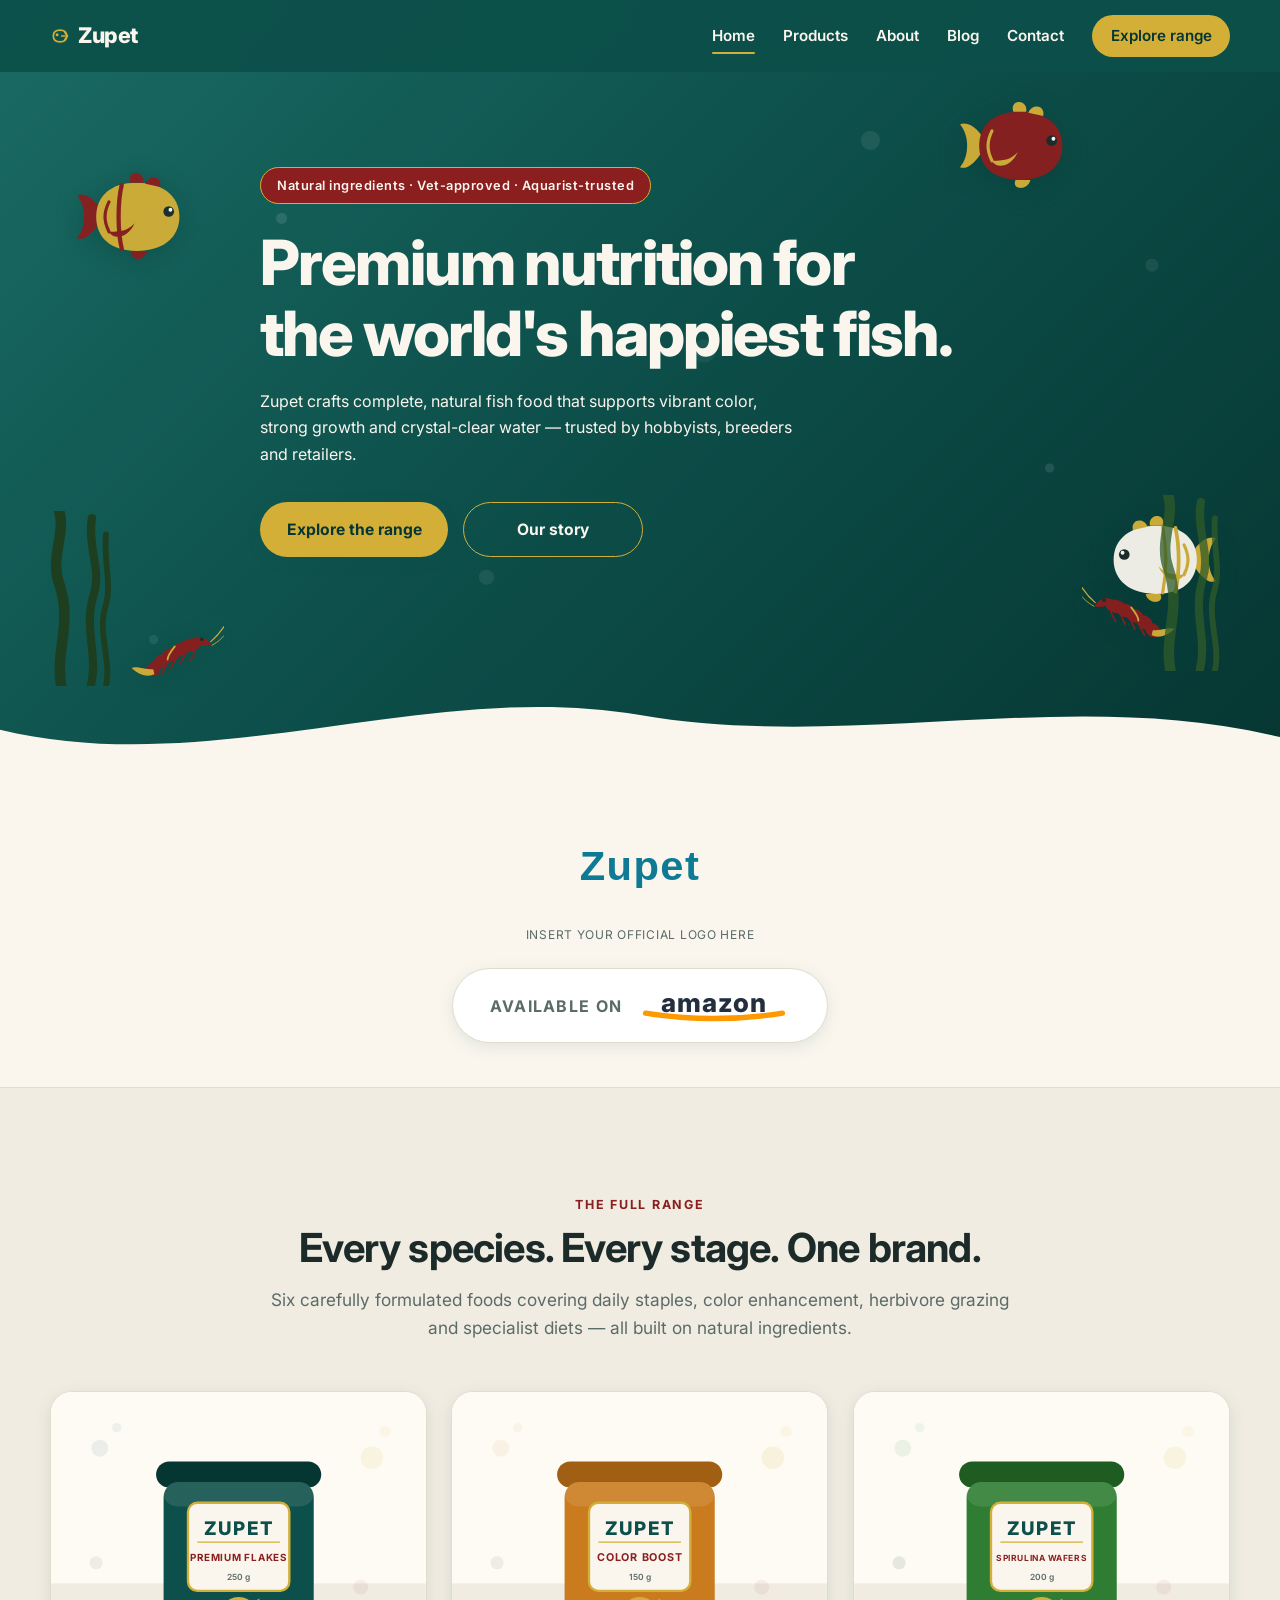
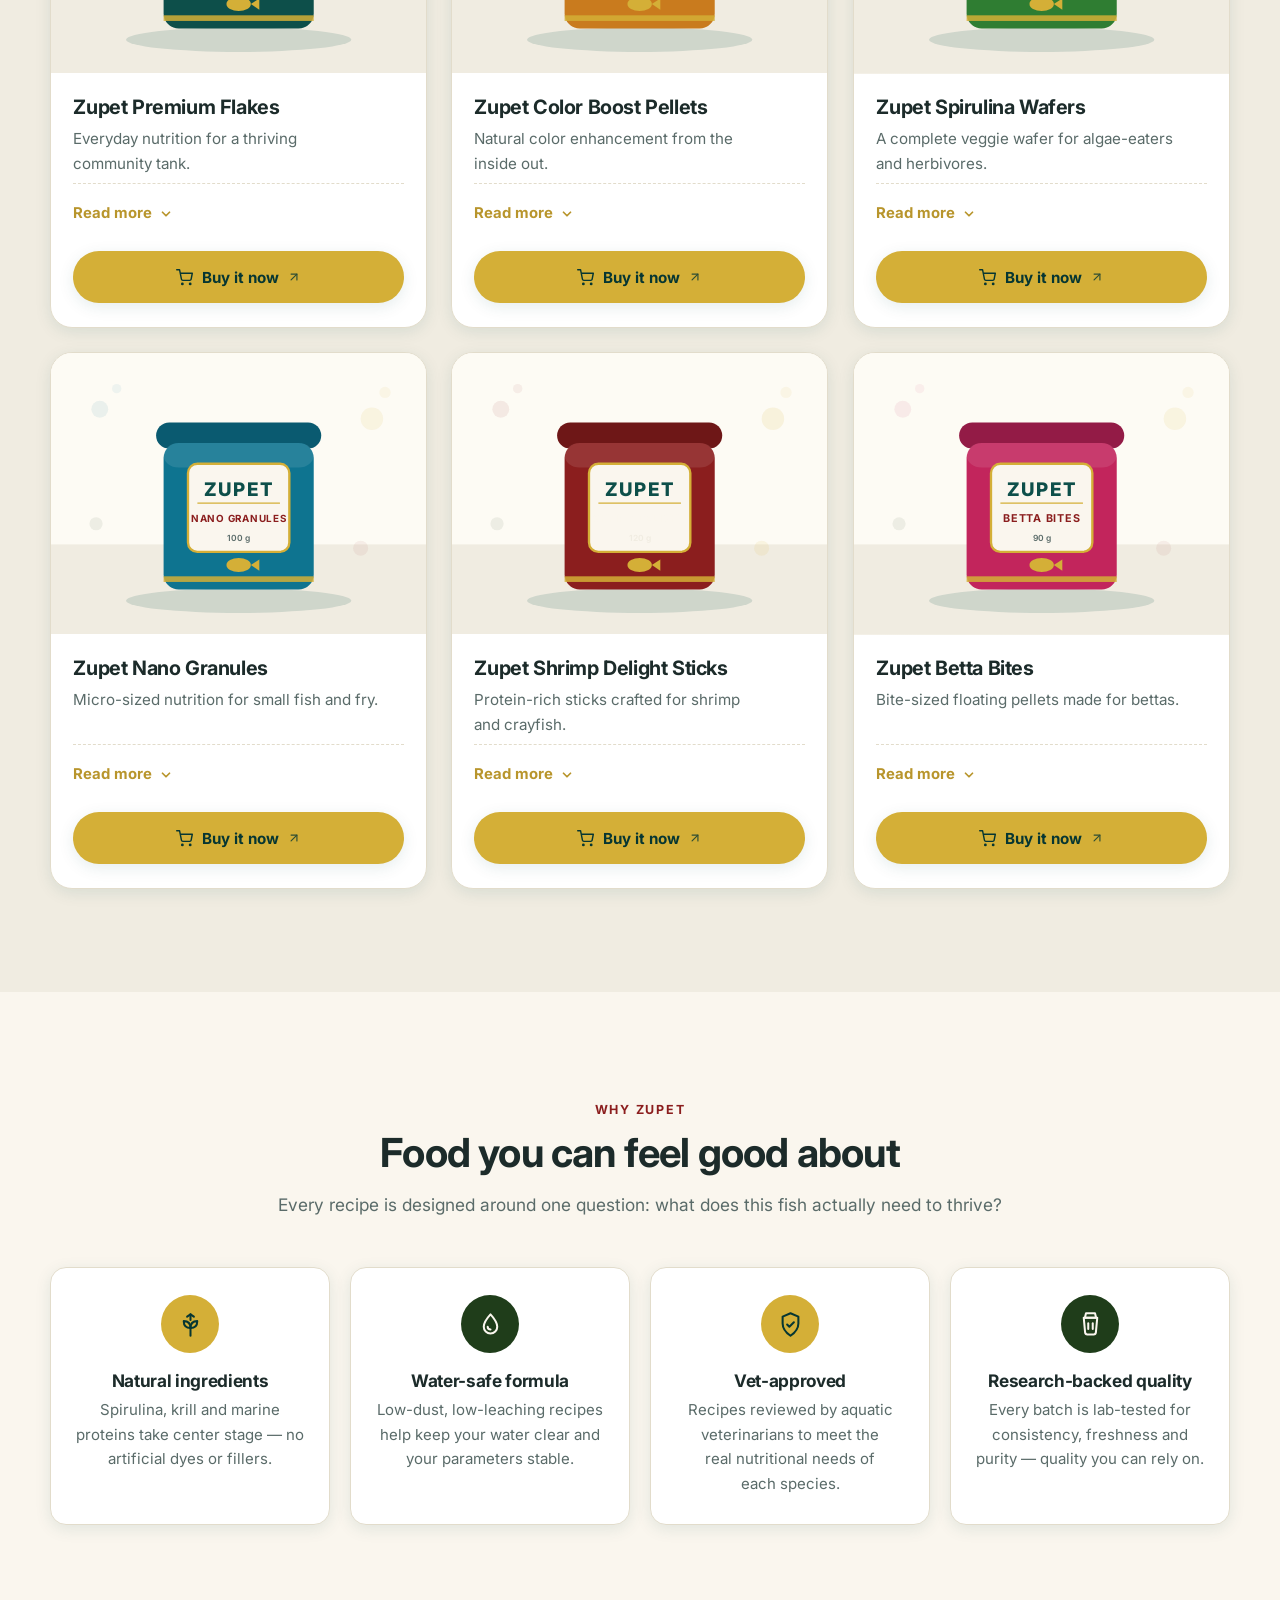
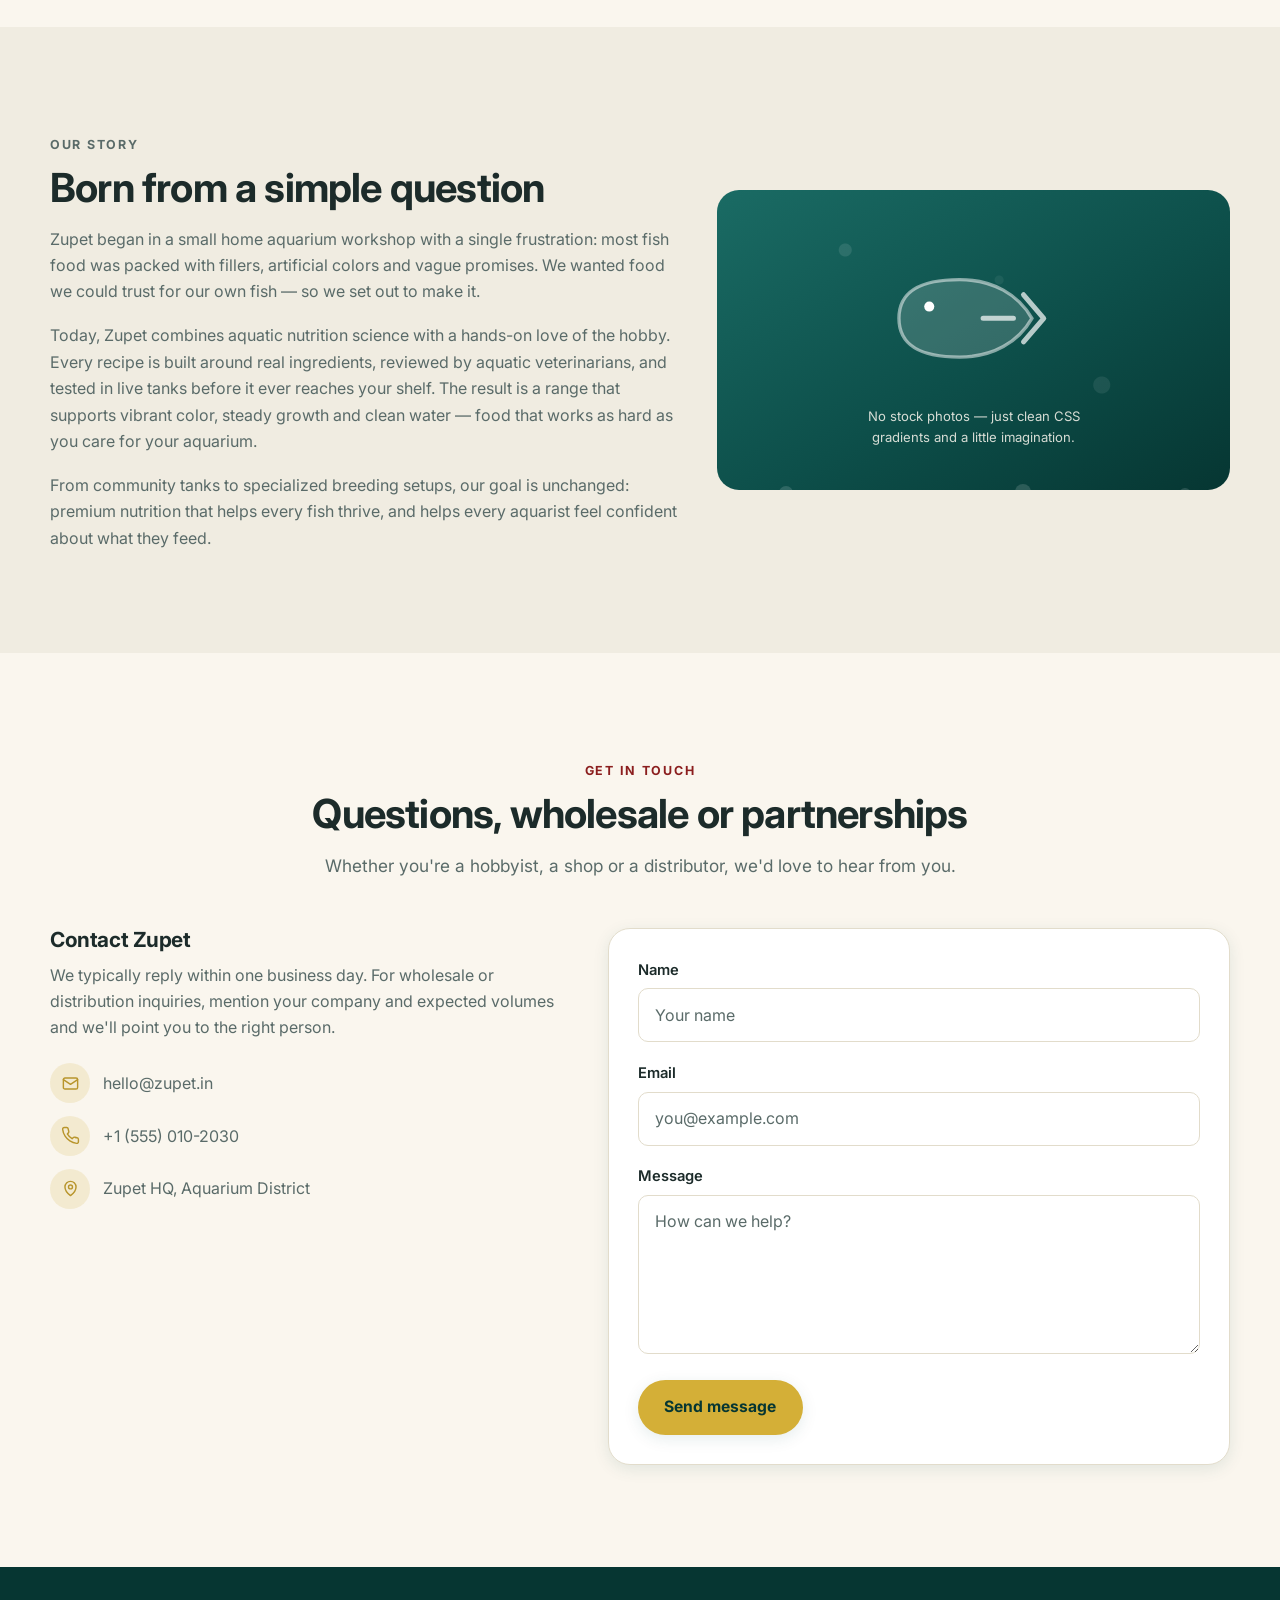
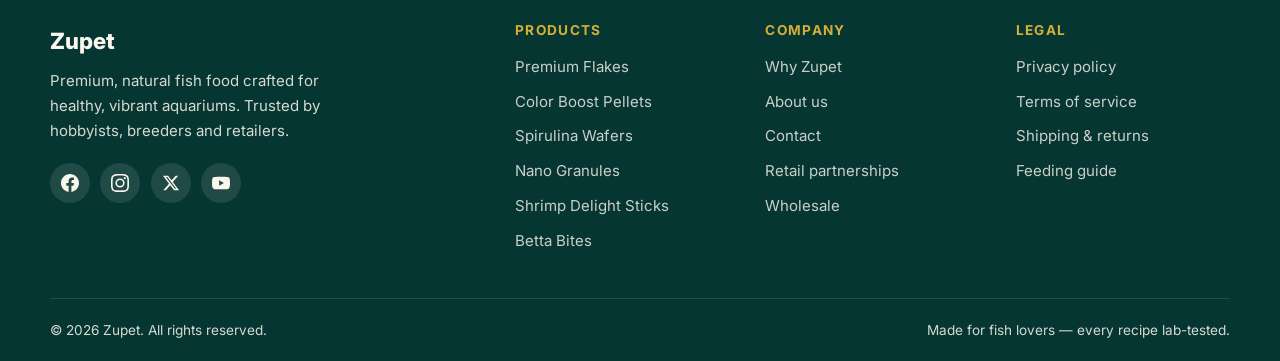
==== index.html @ 7e20c03a "edit" ====
<!DOCTYPE html>
<html lang="en">
<head>
  <meta charset="UTF-8" />
  <meta name="viewport" content="width=device-width, initial-scale=1.0" />

  <!-- ============================================================
       PRIMARY SEO META
       ============================================================ -->
  <title>Zupet | Premium Fish Food for Healthy, Vibrant Aquariums</title>
  <meta name="description" content="Zupet crafts premium, natural fish food for healthy, vibrant aquariums. Explore our complete range of flakes, pellets, wafers, granules and sticks — trusted by hobbyists, breeders and retailers." />
  <meta name="author" content="Zupet" />
  <meta name="robots" content="index, follow" />
  <!-- Replace with your real canonical URL once published -->
  <link rel="canonical" href="https://zupet.in/" />

  <!-- ============================================================
       FAVICON (inline SVG placeholder — replace with your own icon)
       ============================================================ -->
  <link rel="icon" type="image/svg+xml" href="data:image/svg+xml,%3Csvg xmlns='http://www.w3.org/2000/svg' viewBox='0 0 64 64'%3E%3Crect width='64' height='64' rx='14' fill='%230e7a94'/%3E%3Ctext x='32' y='44' font-family='Arial,sans-serif' font-size='36' font-weight='700' fill='white' text-anchor='middle'%3EZ%3C/text%3E%3C/svg%3E" />

  <!-- ============================================================
       OPEN GRAPH / SOCIAL SHARING
       Replace og:url and og:image with your real values.
       ============================================================ -->
  <meta property="og:type" content="website" />
  <meta property="og:site_name" content="Zupet" />
  <meta property="og:title" content="Zupet | Premium Fish Food for Healthy, Vibrant Aquariums" />
  <meta property="og:description" content="Premium, natural fish food crafted for thriving aquariums. Flakes, pellets, wafers, granules and sticks for every species." />
  <meta property="og:url" content="https://zupet.in/" />
  <meta property="og:image" content="https://zupet.in/img/og-cover.png" />
  <meta name="twitter:card" content="summary_large_image" />
  <meta name="twitter:title" content="Zupet | Premium Fish Food" />
  <meta name="twitter:description" content="Premium, natural fish food crafted for thriving aquariums." />
  <meta name="twitter:image" content="https://zupet.in/img/og-cover.png" />
  <meta name="theme-color" content="#0e7a94" />

  <!-- ============================================================
       FONTS — single Google Font import (fast)
       ============================================================ -->
  <link rel="preconnect" href="https://fonts.googleapis.com" />
  <link rel="preconnect" href="https://fonts.gstatic.com" crossorigin />
  <link href="https://fonts.googleapis.com/css2?family=Inter:wght@400;500;600;700;800&display=swap" rel="stylesheet" />

  <link rel="stylesheet" href="style.css" />

  <!-- ============================================================
       STRUCTURED DATA — JSON-LD (schema.org)
       Organization + WebSite + one Product entry per product.
       NOTE: update prices, images and URLs before publishing.
       ============================================================ -->
  <script type="application/ld+json">
  {
    "@context": "https://schema.org",
    "@graph": [
      {
        "@type": "Organization",
        "@id": "https://zupet.in/#org",
        "name": "Zupet",
        "url": "https://zupet.in/",
        "logo": "https://zupet.in/img/logo.svg",
        "description": "Zupet crafts premium, natural fish food products trusted by aquarium hobbyists, breeders and retailers.",
        "sameAs": []
      },
      {
        "@type": "WebSite",
        "@id": "https://zupet.in/#website",
        "url": "https://zupet.in/",
        "name": "Zupet",
        "publisher": { "@id": "https://zupet.in/#org" }
      },
      {
        "@type": "Product",
        "@id": "https://zupet.in/#product-premium-flakes",
        "name": "Zupet Premium Flakes",
        "image": "https://zupet.in/img/zupet-premium-flakes.jpg",
        "description": "Complete daily staple flakes for tropical community aquariums, with marine proteins, omega fatty acids and stabilized vitamin C.",
        "brand": { "@type": "Brand", "name": "Zupet" },
        "category": "Fish Food",
        "sku": "ZPT-FLAKES-250",
        "offers": {
          "@type": "Offer",
          "url": "https://zupet.in/#product-premium-flakes",
          "priceCurrency": "USD",
          "price": "0.00",
          "availability": "https://schema.org/InStock",
          "seller": { "@type": "Organization", "name": "Zupet" }
        }
      },
      {
        "@type": "Product",
        "@id": "https://zupet.in/#product-color-boost",
        "name": "Zupet Color Boost Pellets",
        "image": "https://zupet.in/img/zupet-color-boost-pellets.jpg",
        "description": "Slow-sinking color-enhancing pellets powered by natural carotenoids from spirulina, astaxanthin and Antarctic krill.",
        "brand": { "@type": "Brand", "name": "Zupet" },
        "category": "Fish Food",
        "sku": "ZPT-COLOR-150",
        "offers": {
          "@type": "Offer",
          "url": "https://zupet.in/#product-color-boost",
          "priceCurrency": "USD",
          "price": "0.00",
          "availability": "https://schema.org/InStock",
          "seller": { "@type": "Organization", "name": "Zupet" }
        }
      },
      {
        "@type": "Product",
        "@id": "https://zupet.in/#product-spirulina-wafers",
        "name": "Zupet Spirulina Wafers",
        "image": "https://zupet.in/img/zupet-spirulina-wafers.jpg",
        "description": "Fast-sinking plant-based wafers with over 30% spirulina for plecos, catfish, shrimp and other herbivorous species.",
        "brand": { "@type": "Brand", "name": "Zupet" },
        "category": "Fish Food",
        "sku": "ZPT-SPIR-200",
        "offers": {
          "@type": "Offer",
          "url": "https://zupet.in/#product-spirulina-wafers",
          "priceCurrency": "USD",
          "price": "0.00",
          "availability": "https://schema.org/InStock",
          "seller": { "@type": "Organization", "name": "Zupet" }
        }
      },
      {
        "@type": "Product",
        "@id": "https://zupet.in/#product-nano-granules",
        "name": "Zupet Nano Granules",
        "image": "https://zupet.in/img/zupet-nano-granules.jpg",
        "description": "Micro-sized 0.5mm granules delivering high-protein nutrition for nano fish, fry and small aquarium residents.",
        "brand": { "@type": "Brand", "name": "Zupet" },
        "category": "Fish Food",
        "sku": "ZPT-NANO-100",
        "offers": {
          "@type": "Offer",
          "url": "https://zupet.in/#product-nano-granules",
          "priceCurrency": "USD",
          "price": "0.00",
          "availability": "https://schema.org/InStock",
          "seller": { "@type": "Organization", "name": "Zupet" }
        }
      },
      {
        "@type": "Product",
        "@id": "https://zupet.in/#product-shrimp-delight",
        "name": "Zupet Shrimp Delight Sticks",
        "image": "https://zupet.in/img/zupet-shrimp-delight-sticks.jpg",
        "description": "Protein-rich, calcium-fortified sinking sticks crafted for ornamental shrimp, crayfish and snails.",
        "brand": { "@type": "Brand", "name": "Zupet" },
        "category": "Fish Food",
        "sku": "ZPT-SHRIMP-120",
        "offers": {
          "@type": "Offer",
          "url": "https://zupet.in/#product-shrimp-delight",
          "priceCurrency": "USD",
          "price": "0.00",
          "availability": "https://schema.org/InStock",
          "seller": { "@type": "Organization", "name": "Zupet" }
        }
      },
      {
        "@type": "Product",
        "@id": "https://zupet.in/#product-betta-bites",
        "name": "Zupet Betta Bites",
        "image": "https://zupet.in/img/zupet-betta-bites.jpg",
        "description": "Single-bite floating pellets with a high-protein, insect-based formula made for Betta splendens and other labyrinth fish.",
        "brand": { "@type": "Brand", "name": "Zupet" },
        "category": "Fish Food",
        "sku": "ZPT-BETTA-90",
        "offers": {
          "@type": "Offer",
          "url": "https://zupet.in/#product-betta-bites",
          "priceCurrency": "USD",
          "price": "0.00",
          "availability": "https://schema.org/InStock",
          "seller": { "@type": "Organization", "name": "Zupet" }
        }
      }
    ]
  }
  </script>
</head>

<body>

  <!-- ============================================================
       HEADER / STICKY NAVIGATION
       ============================================================ -->
  <header class="site-header" id="top">
    <nav class="nav container" aria-label="Main navigation">

      <!-- NAV LOGO — replace with your logo file -->
      <a href="#home" class="nav-logo" aria-label="Zupet — back to top">
        <!--
          LOGO PLACEHOLDER (header):
          Uncomment the line below and point src to your logo file,
          e.g. src="img/logo.svg" (recommended: 240x80px, transparent).
          <img src="img/logo.svg" alt="Zupet logo" />
        -->
        <span class="nav-logo-mark" aria-hidden="true">
          <svg viewBox="0 0 24 24" width="20" height="20" fill="none" stroke="currentColor" stroke-width="2" stroke-linecap="round" stroke-linejoin="round"><path d="M4 12c0-5 3-7 8-7s8 2 8 7-3 7-8 7-8-2-8-7z"/><path d="M14 12h4M18 8l3 4-3 4"/><circle cx="8.5" cy="10.5" r="0.8" fill="currentColor"/></svg>
        </span>
        <span class="nav-logo-text">Zupet</span>
      </a>

      <!-- Hamburger toggle (mobile only) -->
      <button class="nav-toggle" id="nav-toggle" type="button" aria-label="Toggle menu" aria-expanded="false" aria-controls="nav-links">
        <span class="nav-toggle-bar"></span>
        <span class="nav-toggle-bar"></span>
        <span class="nav-toggle-bar"></span>
      </button>

      <!-- Nav links -->
      <ul class="nav-links" id="nav-links">
        <li><a href="#home" class="nav-link active">Home</a></li>
        <li><a href="#products" class="nav-link">Products</a></li>
        <li><a href="#about" class="nav-link">About</a></li>
        <li><a href="blog.html" class="nav-link">Blog</a></li>
        <li><a href="#contact" class="nav-link">Contact</a></li>
        <li class="nav-cta-wrap"><a href="#products" class="nav-cta">Explore range</a></li>
      </ul>
    </nav>
  </header>

  <main>

    <!-- ============================================================
         HERO SECTION (id="home")
         Pure CSS ocean/aquarium gradient + subtle bubble pattern.
         No stock photos required.
         ============================================================ -->
    <section class="hero" id="home">
      <div class="container hero-inner">
        <span class="hero-badge">Natural ingredients &middot; Vet-approved &middot; Aquarist-trusted</span>
        <h1 class="hero-title">Premium nutrition for the world's happiest fish.</h1>
        <p class="hero-tagline">
          Zupet crafts complete, natural fish food that supports vibrant color, strong growth
          and crystal-clear water — trusted by hobbyists, breeders and retailers.
        </p>
        <div class="hero-cta">
          <a href="#products" class="btn btn-primary">Explore the range</a>
          <a href="#about" class="btn btn-ghost">Our story</a>
        </div>
      </div>

      <!-- ============================================================
           DECORATIVE AQUARIUM SCENE
           Pure inline SVG/CSS — no image files required. Floating fish,
           shrimp, seaweed and bubbles sit behind the centered copy.
           Colors are theme-driven via CSS custom properties.
           ============================================================ -->
      <div class="hero-scene" aria-hidden="true">

        <!-- Rising bubbles -->
        <span class="scene-bubble" style="--x: 16%; --s: 16px; --dur: 8s;  --delay: 0s;"></span>
        <span class="scene-bubble" style="--x: 84%; --s: 12px; --dur: 10s; --delay: 2s;"></span>
        <span class="scene-bubble" style="--x: 48%; --s: 9px;  --dur: 7s;  --delay: 4s;"></span>
        <span class="scene-bubble" style="--x: 8%;  --s: 7px;  --dur: 9s;  --delay: 6s;"></span>
        <span class="scene-bubble" style="--x: 92%; --s: 10px; --dur: 11s; --delay: 1.5s;"></span>
        <span class="scene-bubble" style="--x: 32%; --s: 6px;  --dur: 8.5s;--delay: 3s;"></span>

        <!-- Gold tropical fish (upper left) -->
        <div class="hero-fish hero-fish--gold" style="--top: 22%; --left: 6%; --dur: 11s; --delay: -2s;">
          <svg viewBox="0 0 120 84" fill="none" xmlns="http://www.w3.org/2000/svg">
            <path d="M24 40 C20 28 8 18 0 22 C9 32 9 52 0 62 C8 66 20 52 24 40 Z" fill="var(--accent)"/>
            <path d="M96 42 C96 22 80 10 56 10 C32 10 18 22 18 42 C18 62 32 74 56 74 C80 74 96 62 96 42 Z" fill="var(--body)"/>
            <path d="M50 10 C46 -2 64 -2 62 10 Z" fill="var(--accent)"/>
            <path d="M64 11 C68 2 80 4 78 14 Z" fill="var(--accent)"/>
            <path d="M52 74 C48 84 64 84 66 74 Z" fill="var(--accent)"/>
            <path d="M54 48 C48 62 34 64 30 56 C44 56 48 54 54 48 Z" fill="var(--accent)"/>
            <path d="M30 28 C25 38 25 46 30 56" stroke="var(--accent)" stroke-width="3" stroke-linecap="round"/>
            <path d="M42 12 C38 28 38 56 42 72" stroke="var(--accent)" stroke-width="4" stroke-linecap="round"/>
            <circle cx="86" cy="37" r="5" fill="#1c2b2a"/>
            <circle cx="87.6" cy="35.4" r="1.8" fill="#ffffff"/>
          </svg>
        </div>

        <!-- Cream tropical fish (lower right, mirrored) -->
        <div class="hero-fish hero-fish--cream" style="--top: 66%; --right: 5%; --dur: 13s; --delay: -5s;">
          <svg viewBox="0 0 120 84" fill="none" xmlns="http://www.w3.org/2000/svg">
            <path d="M24 40 C20 28 8 18 0 22 C9 32 9 52 0 62 C8 66 20 52 24 40 Z" fill="var(--accent)"/>
            <path d="M96 42 C96 22 80 10 56 10 C32 10 18 22 18 42 C18 62 32 74 56 74 C80 74 96 62 96 42 Z" fill="var(--body)"/>
            <path d="M50 10 C46 -2 64 -2 62 10 Z" fill="var(--accent)"/>
            <path d="M64 11 C68 2 80 4 78 14 Z" fill="var(--accent)"/>
            <path d="M52 74 C48 84 64 84 66 74 Z" fill="var(--accent)"/>
            <path d="M54 48 C48 62 34 64 30 56 C44 56 48 54 54 48 Z" fill="var(--accent)"/>
            <path d="M30 28 C25 38 25 46 30 56" stroke="var(--accent)" stroke-width="3" stroke-linecap="round"/>
            <path d="M38 12 C34 30 34 54 38 72" stroke="var(--accent)" stroke-width="3.5" stroke-linecap="round"/>
            <path d="M50 11 C46 32 46 52 50 73" stroke="var(--accent)" stroke-width="3" stroke-linecap="round"/>
            <circle cx="86" cy="37" r="5" fill="#1c2b2a"/>
            <circle cx="87.6" cy="35.4" r="1.8" fill="#ffffff"/>
          </svg>
        </div>

        <!-- Maroon tropical fish (upper right) -->
        <div class="hero-fish hero-fish--maroon" style="--top: 13%; --right: 15%; --dur: 9s; --delay: -1s;">
          <svg viewBox="0 0 120 84" fill="none" xmlns="http://www.w3.org/2000/svg">
            <path d="M24 40 C20 28 8 18 0 22 C9 32 9 52 0 62 C8 66 20 52 24 40 Z" fill="var(--accent)"/>
            <path d="M96 42 C96 22 80 10 56 10 C32 10 18 22 18 42 C18 62 32 74 56 74 C80 74 96 62 96 42 Z" fill="var(--body)"/>
            <path d="M50 10 C46 -2 64 -2 62 10 Z" fill="var(--accent)"/>
            <path d="M64 11 C68 2 80 4 78 14 Z" fill="var(--accent)"/>
            <path d="M52 74 C48 84 64 84 66 74 Z" fill="var(--accent)"/>
            <path d="M54 48 C48 62 34 64 30 56 C44 56 48 54 54 48 Z" fill="var(--accent)"/>
            <path d="M30 28 C25 38 25 46 30 56" stroke="var(--accent)" stroke-width="3" stroke-linecap="round"/>
            <circle cx="86" cy="37" r="5" fill="#1c2b2a"/>
            <circle cx="87.6" cy="35.4" r="1.8" fill="#ffffff"/>
          </svg>
        </div>

        <!-- Maroon shrimp (lower left) -->
        <div class="hero-shrimp hero-shrimp--maroon" style="--bottom: 12%; --left: 10%; --dur: 8s; --delay: -1.5s;">
          <svg viewBox="0 0 160 100" fill="none" xmlns="http://www.w3.org/2000/svg">
            <path d="M138 26 C 152 14 158 4 162 -2" stroke="var(--band)" stroke-width="2" stroke-linecap="round"/>
            <path d="M140 32 C 152 26 158 18 162 14" stroke="var(--band)" stroke-width="1.5" stroke-linecap="round"/>
            <path d="M138 30 C 130 18 116 16 108 22 C 118 32 130 36 138 32 Z" fill="var(--body)"/>
            <circle cx="123" cy="22" r="3" fill="#1c2b2a"/>
            <ellipse cx="104" cy="32" rx="17" ry="11" transform="rotate(-10 104 32)" fill="var(--body)"/>
            <ellipse cx="88" cy="39" rx="16" ry="11" transform="rotate(-16 88 39)" fill="var(--body)"/>
            <ellipse cx="72" cy="48" rx="15" ry="11" transform="rotate(-22 72 48)" fill="var(--body)"/>
            <ellipse cx="56" cy="59" rx="14" ry="11" transform="rotate(-30 56 59)" fill="var(--body)"/>
            <ellipse cx="42" cy="72" rx="13" ry="11" transform="rotate(-38 42 72)" fill="var(--body)"/>
            <path d="M78 34 C 70 44 66 52 66 56" stroke="var(--band)" stroke-width="3" stroke-linecap="round"/>
            <path d="M42 72 C 26 72 12 66 6 70 C 18 82 34 86 44 80 Z" fill="var(--band)"/>
            <path d="M96 44 C 92 54 90 58 88 62" stroke="var(--body)" stroke-width="3" stroke-linecap="round"/>
            <path d="M80 53 C 76 61 74 66 72 70" stroke="var(--body)" stroke-width="3" stroke-linecap="round"/>
            <path d="M64 65 C 60 72 58 76 56 80" stroke="var(--body)" stroke-width="3" stroke-linecap="round"/>
            <path d="M112 42 C 108 50 106 54 104 58" stroke="var(--body)" stroke-width="2.5" stroke-linecap="round"/>
          </svg>
        </div>

        <!-- Second shrimp (lower right, mirrored) -->
        <div class="hero-shrimp hero-shrimp--maroon" style="--bottom: 17%; --right: 8%; --dur: 9s; --delay: -3.5s; --flip: -1;">
          <svg viewBox="0 0 160 100" fill="none" xmlns="http://www.w3.org/2000/svg">
            <path d="M138 26 C 152 14 158 4 162 -2" stroke="var(--band)" stroke-width="2" stroke-linecap="round"/>
            <path d="M140 32 C 152 26 158 18 162 14" stroke="var(--band)" stroke-width="1.5" stroke-linecap="round"/>
            <path d="M138 30 C 130 18 116 16 108 22 C 118 32 130 36 138 32 Z" fill="var(--body)"/>
            <circle cx="123" cy="22" r="3" fill="#1c2b2a"/>
            <ellipse cx="104" cy="32" rx="17" ry="11" transform="rotate(-10 104 32)" fill="var(--body)"/>
            <ellipse cx="88" cy="39" rx="16" ry="11" transform="rotate(-16 88 39)" fill="var(--body)"/>
            <ellipse cx="72" cy="48" rx="15" ry="11" transform="rotate(-22 72 48)" fill="var(--body)"/>
            <ellipse cx="56" cy="59" rx="14" ry="11" transform="rotate(-30 56 59)" fill="var(--body)"/>
            <ellipse cx="42" cy="72" rx="13" ry="11" transform="rotate(-38 42 72)" fill="var(--body)"/>
            <path d="M78 34 C 70 44 66 52 66 56" stroke="var(--band)" stroke-width="3" stroke-linecap="round"/>
            <path d="M42 72 C 26 72 12 66 6 70 C 18 82 34 86 44 80 Z" fill="var(--band)"/>
            <path d="M96 44 C 92 54 90 58 88 62" stroke="var(--body)" stroke-width="3" stroke-linecap="round"/>
            <path d="M80 53 C 76 61 74 66 72 70" stroke="var(--body)" stroke-width="3" stroke-linecap="round"/>
            <path d="M64 65 C 60 72 58 76 56 80" stroke="var(--body)" stroke-width="3" stroke-linecap="round"/>
            <path d="M112 42 C 108 50 106 54 104 58" stroke="var(--body)" stroke-width="2.5" stroke-linecap="round"/>
          </svg>
        </div>

        <!-- Seaweed (forest green, matching Meal Worm label) -->
        <div class="hero-plant" style="--left: 3%; --bottom: 12%; --dur: 6s; --delay: 0s;">
          <svg viewBox="0 0 70 150" fill="none" xmlns="http://www.w3.org/2000/svg">
            <path d="M20 150 C 14 120 30 96 18 62 C 10 40 24 18 18 0" stroke="var(--stem)" stroke-width="9" stroke-linecap="round"/>
            <path d="M45 150 C 52 122 38 100 48 70 C 54 50 42 30 46 6" stroke="var(--stem)" stroke-width="7" stroke-linecap="round"/>
            <path d="M58 150 C 63 126 50 104 58 80 C 63 62 56 44 58 20" stroke="var(--stem)" stroke-width="5" stroke-linecap="round"/>
          </svg>
        </div>

        <div class="hero-plant hero-plant--2" style="--right: 4%; --bottom: 14%; --dur: 7s; --delay: -2s;">
          <svg viewBox="0 0 70 150" fill="none" xmlns="http://www.w3.org/2000/svg">
            <path d="M20 150 C 14 120 30 96 18 62 C 10 40 24 18 18 0" stroke="var(--stem)" stroke-width="9" stroke-linecap="round"/>
            <path d="M45 150 C 52 122 38 100 48 70 C 54 50 42 30 46 6" stroke="var(--stem)" stroke-width="7" stroke-linecap="round"/>
            <path d="M58 150 C 63 126 50 104 58 80 C 63 62 56 44 58 20" stroke="var(--stem)" stroke-width="5" stroke-linecap="round"/>
          </svg>
        </div>

        <!-- Rocks for grounding -->
        <svg class="hero-rock" style="--left: 14%; --bottom: 0;" viewBox="0 0 90 40" fill="none" xmlns="http://www.w3.org/2000/svg">
          <path d="M8 40 C 4 26 16 14 30 12 C 46 10 60 14 66 22 C 76 26 84 32 82 40 Z" fill="#0a3d38"/>
        </svg>
        <svg class="hero-rock hero-rock--2" style="--right: 16%; --bottom: 0;" viewBox="0 0 90 40" fill="none" xmlns="http://www.w3.org/2000/svg">
          <path d="M8 40 C 4 26 16 14 30 12 C 46 10 60 14 66 22 C 76 26 84 32 82 40 Z" fill="#0a3d38"/>
        </svg>
      </div>

      <!-- Decorative wave divider -->
      <svg class="hero-wave" viewBox="0 0 1440 120" preserveAspectRatio="none" aria-hidden="true" focusable="false">
        <path d="M0,64 C240,120 480,8 720,48 C960,88 1200,16 1440,72 L1440,120 L0,120 Z" fill="#f7fafb"/>
      </svg>
    </section>

    <!-- ============================================================
         LOGO SHOWCASE BAND
         Centered, large, minimal — generous white space.
         Replace the placeholder <img> src with your own logo file.
         ============================================================ -->
    <section class="logo-band" aria-label="Zupet brand logo">
      <div class="container logo-band-inner">
        <!--
          LOGO PLACEHOLDER (showcase):
          Replace src below with your logo file, e.g. src="img/logo.svg"
          or "logo.png". Recommended: 320 x 120 px, transparent background.
        -->
        <img
          class="logo-band-image"
          src="data:image/svg+xml,%3Csvg xmlns='http://www.w3.org/2000/svg' viewBox='0 0 320 120'%3E%3Ctext x='160' y='78' font-family='Inter, Arial, sans-serif' font-size='58' font-weight='800' fill='%230e7a94' text-anchor='middle' letter-spacing='2'%3EZupet%3C/text%3E%3C/svg%3E"
          alt="Zupet logo — placeholder, replace this image with your own logo file"
          width="320" height="120" />
        <p class="logo-band-caption">Insert your official logo here</p>

        <!-- RETAILER BADGE (placeholder): 'Available on Amazon'.
             Swap this <a> for the official Amazon Associate badge if you
             have one, or just update the href to your Amazon store/search
             link. -->
        <a class="amazon-badge" href="https://www.amazon.com/s?k=zupet" target="_blank" rel="noopener sponsored" aria-label="Zupet is available on Amazon">
          <span class="amazon-badge-flag">Available on</span>
          <svg class="amazon-badge-logo" viewBox="0 0 140 36" aria-hidden="true" focusable="false">
            <text x="70" y="24" text-anchor="middle" font-family="Inter, Arial, sans-serif" font-weight="800" font-size="24" letter-spacing="1" fill="#232F3E">amazon</text>
            <path d="M7 25 Q 70 35 133 25" fill="none" stroke="#FF9900" stroke-width="5" stroke-linecap="round"/>
          </svg>
        </a>
      </div>
    </section>

    <!-- ============================================================
         PRODUCT RANGE (id="products")
         ALL products on one page in a responsive CSS Grid.
         Each card uses <details>/<summary> for the expandable
         "Read more" SEO description — no page reload, no JS needed.

         To edit a product: change the name, tagline and the content
         inside the <div class="read-more-content"> block.
         To add a real photo, replace the <div class="product-img"> with:
           <img src="img/your-photo.jpg" alt="Zupet Premium Flakes product photo">

         BUY BUTTONS:
         Every card ends with a "Buy it now" button. To make it live, replace
         each href placeholder with your product's real Amazon URL, e.g.
           https://www.amazon.com/dp/B0XXXXXXXX?tag=your-associate-tag
         ============================================================ -->
    <section class="section products" id="products">
      <div class="container">
        <div class="section-head reveal">
          <p class="eyebrow">The full range</p>
          <h2 class="section-title">Every species. Every stage. One brand.</h2>
          <p class="section-lead">
            Six carefully formulated foods covering daily staples, color enhancement,
            herbivore grazing and specialist diets — all built on natural ingredients.
          </p>
        </div>

        <div class="product-grid">

          <!-- PRODUCT 1 -->
          <article class="product-card reveal" id="product-premium-flakes">
            <div class="product-media">
              <!-- PRODUCT IMAGE PLACEHOLDER — swap for a real photo (see note above) -->
              <div class="product-img" role="img" aria-label="Product photo placeholder: Zupet Premium Flakes">
                <svg viewBox="0 0 400 300" xmlns="http://www.w3.org/2000/svg" style="--pack:#0d4f4a;--pack-dark:#063632" aria-hidden="true" focusable="false">
                  <rect width="400" height="300" fill="#fdfbf4"/>
                  <rect y="204" width="400" height="96" fill="#f0ece1"/>
                  <circle cx="52" cy="60" r="9" fill="#0d4f4a" opacity=".07"/>
                  <circle cx="70" cy="38" r="5" fill="#0d4f4a" opacity=".06"/>
                  <circle cx="342" cy="70" r="12" fill="#d4af37" opacity=".10"/>
                  <circle cx="356" cy="42" r="6" fill="#d4af37" opacity=".08"/>
                  <circle cx="330" cy="208" r="8" fill="#8b1e1e" opacity=".06"/>
                  <circle cx="48" cy="182" r="7" fill="#1f3d1a" opacity=".07"/>
                  <ellipse cx="200" cy="264" rx="120" ry="13" fill="#0d4f4a" opacity=".14"/>
                  <rect x="112" y="74" width="176" height="28" rx="14" fill="var(--pack-dark)"/>
                  <rect x="120" y="96" width="160" height="156" rx="16" fill="var(--pack)"/>
                  <rect x="120" y="96" width="160" height="26" rx="16" fill="#ffffff" opacity=".10"/>
                  <rect x="120" y="238" width="160" height="6" fill="#d4af37" opacity=".85"/>
                  <rect x="146" y="118" width="108" height="94" rx="10" fill="#faf6ee" stroke="#d4af37" stroke-width="2.5"/>
                  <text x="200" y="152" text-anchor="middle" font-family="Inter, Arial, sans-serif" font-size="20" font-weight="800" letter-spacing="1.5" fill="#0d4f4a">ZUPET</text>
                  <line x1="156" y1="160" x2="244" y2="160" stroke="#d4af37" stroke-width="1.5"/>
                  <text x="200" y="180" text-anchor="middle" font-family="Inter, Arial, sans-serif" font-size="10.5" font-weight="700" letter-spacing="0.8" fill="#8b1e1e">PREMIUM FLAKES</text>
                  <text x="200" y="200" text-anchor="middle" font-family="Inter, Arial, sans-serif" font-size="9" font-weight="600" fill="#5a6b69">250 g</text>
                  <g fill="#d4af37">
                    <ellipse cx="200" cy="226" rx="13" ry="7.5"/>
                    <path d="M213 226l9-6v12z"/>
                  </g>
                </svg>
              </div>
            </div>
            <div class="product-body">
              <h3 class="product-title">Zupet Premium Flakes</h3>
              <p class="product-tagline">Everyday nutrition for a thriving community tank.</p>
              <details class="read-more">
                <summary class="read-more-btn">
                  <span class="read-more-more">Read more</span>
                  <span class="read-more-less">Read less</span>
                  <svg class="chevron" viewBox="0 0 16 16" width="14" height="14" aria-hidden="true" focusable="false" fill="none" stroke="currentColor" stroke-width="2" stroke-linecap="round" stroke-linejoin="round"><path d="M4 6l4 4 4-4"/></svg>
                </summary>
                <div class="read-more-content">
                  <p>Zupet Premium Flakes are a complete daily staple formulated for tropical community aquariums. Every flake delivers a balanced blend of high-quality marine proteins, essential omega fatty acids, and stabilized vitamin C to support strong growth, vivid color, and long-term vitality. Because the recipe is gently processed at low temperatures, nutrients are preserved and water remains cleaner for longer, reducing the risk of excess cloudiness and ammonia buildup between water changes.</p>
                  <div>
                    <h4>Key benefits</h4>
                    <ul>
                      <li>Balanced protein-to-fiber ratio supports steady, healthy growth</li>
                      <li>Omega-3 and omega-6 fatty acids promote skin and fin health</li>
                      <li>Added vitamin C and D3 strengthen the immune response</li>
                      <li>Slow-sinking flakes reduce surface waste and overfeeding</li>
                    </ul>
                  </div>
                  <div>
                    <h4>Key ingredients</h4>
                    <p>Fish meal, krill meal, wheat flour, spirulina, fish oil, vitamin and mineral premix.</p>
                  </div>
                  <div>
                    <h4>Suitable for</h4>
                    <p>Most tropical community fish, including tetras, rasboras, barbs, danios, gouramis and livebearers. Not intended for strict carnivores or bottom-dwelling scavengers.</p>
                  </div>
                  <div>
                    <h4>Usage instructions</h4>
                    <ul>
                      <li>Feed a small pinch 2–3 times daily, only what fish consume in 2–3 minutes</li>
                      <li>Remove any uneaten food after 5 minutes</li>
                      <li>Store in a cool, dry place and reseal after every use</li>
                      <li>Use within 3 months of opening for maximum freshness</li>
                    </ul>
                  </div>
                </div>
              </details>
              <a class="buy-btn" href="https://www.amazon.com/dp/REPLACE_ASIN_PREMIUM_FLAKES?tag=REPLACE_TAG" target="_blank" rel="noopener sponsored">
                <svg class="buy-btn-icon" viewBox="0 0 24 24" fill="none" stroke="currentColor" stroke-width="2" stroke-linecap="round" stroke-linejoin="round" aria-hidden="true" focusable="false"><circle cx="9" cy="21" r="1"/><circle cx="20" cy="21" r="1"/><path d="M1 1h4l2.68 13.39a2 2 0 0 0 2 1.61h9.72a2 2 0 0 0 2-1.61L23 6H6"/></svg>
                <span class="buy-btn-text">Buy it now</span>
                <svg class="buy-btn-ext" viewBox="0 0 24 24" fill="none" stroke="currentColor" stroke-width="2" stroke-linecap="round" stroke-linejoin="round" aria-hidden="true" focusable="false"><path d="M7 17L17 7"/><path d="M7 7h10v10"/></svg>
              </a>
            </div>
          </article>

          <!-- PRODUCT 2 -->
          <article class="product-card reveal" id="product-color-boost" style="--d:.06s">
            <div class="product-media">
              <!-- PRODUCT IMAGE PLACEHOLDER — swap for a real photo (see note above) -->
              <div class="product-img" role="img" aria-label="Product photo placeholder: Zupet Color Boost Pellets">
                <svg viewBox="0 0 400 300" xmlns="http://www.w3.org/2000/svg" style="--pack:#c97b1e;--pack-dark:#a05f13" aria-hidden="true" focusable="false">
                  <rect width="400" height="300" fill="#fdfbf4"/>
                  <rect y="204" width="400" height="96" fill="#f0ece1"/>
                  <circle cx="52" cy="60" r="9" fill="#c97b1e" opacity=".08"/>
                  <circle cx="70" cy="38" r="5" fill="#c97b1e" opacity=".06"/>
                  <circle cx="342" cy="70" r="12" fill="#d4af37" opacity=".12"/>
                  <circle cx="356" cy="42" r="6" fill="#d4af37" opacity=".08"/>
                  <circle cx="330" cy="208" r="8" fill="#8b1e1e" opacity=".06"/>
                  <circle cx="48" cy="182" r="7" fill="#1f3d1a" opacity=".07"/>
                  <ellipse cx="200" cy="264" rx="120" ry="13" fill="#0d4f4a" opacity=".14"/>
                  <rect x="112" y="74" width="176" height="28" rx="14" fill="var(--pack-dark)"/>
                  <rect x="120" y="96" width="160" height="156" rx="16" fill="var(--pack)"/>
                  <rect x="120" y="96" width="160" height="26" rx="16" fill="#ffffff" opacity=".10"/>
                  <rect x="120" y="238" width="160" height="6" fill="#d4af37" opacity=".85"/>
                  <rect x="146" y="118" width="108" height="94" rx="10" fill="#faf6ee" stroke="#d4af37" stroke-width="2.5"/>
                  <text x="200" y="152" text-anchor="middle" font-family="Inter, Arial, sans-serif" font-size="20" font-weight="800" letter-spacing="1.5" fill="#0d4f4a">ZUPET</text>
                  <line x1="156" y1="160" x2="244" y2="160" stroke="#d4af37" stroke-width="1.5"/>
                  <text x="200" y="180" text-anchor="middle" font-family="Inter, Arial, sans-serif" font-size="11.5" font-weight="700" letter-spacing="0.8" fill="#8b1e1e">COLOR BOOST</text>
                  <text x="200" y="200" text-anchor="middle" font-family="Inter, Arial, sans-serif" font-size="9" font-weight="600" fill="#5a6b69">150 g</text>
                  <g fill="#d4af37">
                    <ellipse cx="200" cy="226" rx="13" ry="7.5"/>
                    <path d="M213 226l9-6v12z"/>
                  </g>
                </svg>
              </div>
            </div>
            <div class="product-body">
              <h3 class="product-title">Zupet Color Boost Pellets</h3>
              <p class="product-tagline">Natural color enhancement from the inside out.</p>
              <details class="read-more">
                <summary class="read-more-btn">
                  <span class="read-more-more">Read more</span>
                  <span class="read-more-less">Read less</span>
                  <svg class="chevron" viewBox="0 0 16 16" width="14" height="14" aria-hidden="true" focusable="false" fill="none" stroke="currentColor" stroke-width="2" stroke-linecap="round" stroke-linejoin="round"><path d="M4 6l4 4 4-4"/></svg>
                </summary>
                <div class="read-more-content">
                  <p>Zupet Color Boost Pellets are a slow-sinking, color-enhancing food formulated with naturally occurring carotenoids that intensify reds, oranges and yellows from the inside out. Instead of relying on artificial dyes, the vibrant color comes from a concentrated blend of spirulina, astaxanthin and Antarctic krill — pigments that are both safe for fish and gentle on water quality. The medium 1.2&nbsp;mm pellet is sized for mid-water and top-dwelling community fish, encouraging natural foraging behavior.</p>
                  <div>
                    <h4>Key benefits</h4>
                    <ul>
                      <li>Naturally enhances red, orange and yellow pigmentation within 2–4 weeks</li>
                      <li>High-quality marine proteins support muscle tone and energy</li>
                      <li>Slow-sinking formula reduces surface film and waste</li>
                      <li>Contains added vitamin C to support immune health</li>
                    </ul>
                  </div>
                  <div>
                    <h4>Key ingredients</h4>
                    <p>Krill meal, spirulina, fish meal, astaxanthin, wheat flour, fish oil, vitamin and mineral premix.</p>
                  </div>
                  <div>
                    <h4>Suitable for</h4>
                    <p>Livebearers, cichlids, barbs, gouramis, rainbowfish and other color-focused community fish.</p>
                  </div>
                  <div>
                    <h4>Usage instructions</h4>
                    <ul>
                      <li>Feed once or twice daily, an amount fish consume within 2–3 minutes</li>
                      <li>Alternate with a staple diet for balanced nutrition</li>
                      <li>Remove uneaten food after 5 minutes</li>
                      <li>Store sealed in a cool, dry place away from direct sunlight</li>
                    </ul>
                  </div>
                </div>
              </details>
              <a class="buy-btn" href="https://www.amazon.com/dp/REPLACE_ASIN_COLOR_BOOST?tag=REPLACE_TAG" target="_blank" rel="noopener sponsored">
                <svg class="buy-btn-icon" viewBox="0 0 24 24" fill="none" stroke="currentColor" stroke-width="2" stroke-linecap="round" stroke-linejoin="round" aria-hidden="true" focusable="false"><circle cx="9" cy="21" r="1"/><circle cx="20" cy="21" r="1"/><path d="M1 1h4l2.68 13.39a2 2 0 0 0 2 1.61h9.72a2 2 0 0 0 2-1.61L23 6H6"/></svg>
                <span class="buy-btn-text">Buy it now</span>
                <svg class="buy-btn-ext" viewBox="0 0 24 24" fill="none" stroke="currentColor" stroke-width="2" stroke-linecap="round" stroke-linejoin="round" aria-hidden="true" focusable="false"><path d="M7 17L17 7"/><path d="M7 7h10v10"/></svg>
              </a>
            </div>
          </article>

          <!-- PRODUCT 3 -->
          <article class="product-card reveal" id="product-spirulina-wafers" style="--d:.12s">
            <div class="product-media">
              <!-- PRODUCT IMAGE PLACEHOLDER — swap for a real photo (see note above) -->
              <div class="product-img" role="img" aria-label="Product photo placeholder: Zupet Spirulina Wafers">
                <svg viewBox="0 0 400 300" xmlns="http://www.w3.org/2000/svg" style="--pack:#2f7d32;--pack-dark:#1f5c22" aria-hidden="true" focusable="false">
                  <rect width="400" height="300" fill="#fdfbf4"/>
                  <rect y="204" width="400" height="96" fill="#f0ece1"/>
                  <circle cx="52" cy="60" r="9" fill="#2f7d32" opacity=".08"/>
                  <circle cx="70" cy="38" r="5" fill="#2f7d32" opacity=".06"/>
                  <circle cx="342" cy="70" r="12" fill="#d4af37" opacity=".10"/>
                  <circle cx="356" cy="42" r="6" fill="#d4af37" opacity=".08"/>
                  <circle cx="330" cy="208" r="8" fill="#8b1e1e" opacity=".06"/>
                  <circle cx="48" cy="182" r="7" fill="#1f3d1a" opacity=".10"/>
                  <ellipse cx="200" cy="264" rx="120" ry="13" fill="#0d4f4a" opacity=".14"/>
                  <rect x="112" y="74" width="176" height="28" rx="14" fill="var(--pack-dark)"/>
                  <rect x="120" y="96" width="160" height="156" rx="16" fill="var(--pack)"/>
                  <rect x="120" y="96" width="160" height="26" rx="16" fill="#ffffff" opacity=".10"/>
                  <rect x="120" y="238" width="160" height="6" fill="#d4af37" opacity=".85"/>
                  <rect x="146" y="118" width="108" height="94" rx="10" fill="#faf6ee" stroke="#d4af37" stroke-width="2.5"/>
                  <text x="200" y="152" text-anchor="middle" font-family="Inter, Arial, sans-serif" font-size="20" font-weight="800" letter-spacing="1.5" fill="#0d4f4a">ZUPET</text>
                  <line x1="156" y1="160" x2="244" y2="160" stroke="#d4af37" stroke-width="1.5"/>
                  <text x="200" y="180" text-anchor="middle" font-family="Inter, Arial, sans-serif" font-size="9" font-weight="700" letter-spacing="0.6" fill="#8b1e1e">SPIRULINA WAFERS</text>
                  <text x="200" y="200" text-anchor="middle" font-family="Inter, Arial, sans-serif" font-size="9" font-weight="600" fill="#5a6b69">200 g</text>
                  <g fill="#d4af37">
                    <ellipse cx="200" cy="226" rx="13" ry="7.5"/>
                    <path d="M213 226l9-6v12z"/>
                  </g>
                </svg>
              </div>
            </div>
            <div class="product-body">
              <h3 class="product-title">Zupet Spirulina Wafers</h3>
              <p class="product-tagline">A complete veggie wafer for algae-eaters and herbivores.</p>
              <details class="read-more">
                <summary class="read-more-btn">
                  <span class="read-more-more">Read more</span>
                  <span class="read-more-less">Read less</span>
                  <svg class="chevron" viewBox="0 0 16 16" width="14" height="14" aria-hidden="true" focusable="false" fill="none" stroke="currentColor" stroke-width="2" stroke-linecap="round" stroke-linejoin="round"><path d="M4 6l4 4 4-4"/></svg>
                </summary>
                <div class="read-more-content">
                  <p>Zupet Spirulina Wafers are a complete, fast-sinking plant-based food designed for herbivorous and algae-eating species. Each wafer is packed with over 30% spirulina, a nutrient-dense blue-green algae rich in protein, iron and essential amino acids, making it ideal for supporting the natural grazing behavior of plecos, catfish and shrimp. The dense wafer sinks immediately and holds its shape, allowing bottom dwellers to feed calmly without competition from surface feeders.</p>
                  <div>
                    <h4>Key benefits</h4>
                    <ul>
                      <li>High spirulina content supports healthy digestion and natural color</li>
                      <li>Sinking wafer format suits bottom and mid-water grazers</li>
                      <li>Contains prebiotic fiber to support gut health</li>
                      <li>Low phosphorus formulation helps maintain stable water parameters</li>
                    </ul>
                  </div>
                  <div>
                    <h4>Key ingredients</h4>
                    <p>Spirulina, wheat flour, soybean meal, fish meal, calcium, vitamin premix.</p>
                  </div>
                  <div>
                    <h4>Suitable for</h4>
                    <p>Plecos, otocinclus, Corydoras catfish, snails and dwarf shrimp; also enjoyed by livebearers and goldfish.</p>
                  </div>
                  <div>
                    <h4>Usage instructions</h4>
                    <ul>
                      <li>Offer one wafer per 3–4 fish or per shrimp colony once daily</li>
                      <li>Break into quarters for smaller tanks or juveniles</li>
                      <li>Remove any wafer not consumed within 24 hours</li>
                      <li>Alternate with a protein-rich food for omnivorous species</li>
                    </ul>
                  </div>
                </div>
              </details>
              <a class="buy-btn" href="https://www.amazon.com/dp/REPLACE_ASIN_SPIRULINA_WAFERS?tag=REPLACE_TAG" target="_blank" rel="noopener sponsored">
                <svg class="buy-btn-icon" viewBox="0 0 24 24" fill="none" stroke="currentColor" stroke-width="2" stroke-linecap="round" stroke-linejoin="round" aria-hidden="true" focusable="false"><circle cx="9" cy="21" r="1"/><circle cx="20" cy="21" r="1"/><path d="M1 1h4l2.68 13.39a2 2 0 0 0 2 1.61h9.72a2 2 0 0 0 2-1.61L23 6H6"/></svg>
                <span class="buy-btn-text">Buy it now</span>
                <svg class="buy-btn-ext" viewBox="0 0 24 24" fill="none" stroke="currentColor" stroke-width="2" stroke-linecap="round" stroke-linejoin="round" aria-hidden="true" focusable="false"><path d="M7 17L17 7"/><path d="M7 7h10v10"/></svg>
              </a>
            </div>
          </article>

          <!-- PRODUCT 4 -->
          <article class="product-card reveal" id="product-nano-granules">
            <div class="product-media">
              <!-- PRODUCT IMAGE PLACEHOLDER — swap for a real photo (see note above) -->
              <div class="product-img" role="img" aria-label="Product photo placeholder: Zupet Nano Granules">
                <svg viewBox="0 0 400 300" xmlns="http://www.w3.org/2000/svg" style="--pack:#0e7490;--pack-dark:#0a5a70" aria-hidden="true" focusable="false">
                  <rect width="400" height="300" fill="#fdfbf4"/>
                  <rect y="204" width="400" height="96" fill="#f0ece1"/>
                  <circle cx="52" cy="60" r="9" fill="#0e7490" opacity=".08"/>
                  <circle cx="70" cy="38" r="5" fill="#0e7490" opacity=".06"/>
                  <circle cx="342" cy="70" r="12" fill="#d4af37" opacity=".10"/>
                  <circle cx="356" cy="42" r="6" fill="#d4af37" opacity=".08"/>
                  <circle cx="330" cy="208" r="8" fill="#8b1e1e" opacity=".06"/>
                  <circle cx="48" cy="182" r="7" fill="#1f3d1a" opacity=".07"/>
                  <ellipse cx="200" cy="264" rx="120" ry="13" fill="#0d4f4a" opacity=".14"/>
                  <rect x="112" y="74" width="176" height="28" rx="14" fill="var(--pack-dark)"/>
                  <rect x="120" y="96" width="160" height="156" rx="16" fill="var(--pack)"/>
                  <rect x="120" y="96" width="160" height="26" rx="16" fill="#ffffff" opacity=".10"/>
                  <rect x="120" y="238" width="160" height="6" fill="#d4af37" opacity=".85"/>
                  <rect x="146" y="118" width="108" height="94" rx="10" fill="#faf6ee" stroke="#d4af37" stroke-width="2.5"/>
                  <text x="200" y="152" text-anchor="middle" font-family="Inter, Arial, sans-serif" font-size="20" font-weight="800" letter-spacing="1.5" fill="#0d4f4a">ZUPET</text>
                  <line x1="156" y1="160" x2="244" y2="160" stroke="#d4af37" stroke-width="1.5"/>
                  <text x="200" y="180" text-anchor="middle" font-family="Inter, Arial, sans-serif" font-size="10.5" font-weight="700" letter-spacing="0.8" fill="#8b1e1e">NANO GRANULES</text>
                  <text x="200" y="200" text-anchor="middle" font-family="Inter, Arial, sans-serif" font-size="9" font-weight="600" fill="#5a6b69">100 g</text>
                  <g fill="#d4af37">
                    <ellipse cx="200" cy="226" rx="13" ry="7.5"/>
                    <path d="M213 226l9-6v12z"/>
                  </g>
                </svg>
              </div>
            </div>
            <div class="product-body">
              <h3 class="product-title">Zupet Nano Granules</h3>
              <p class="product-tagline">Micro-sized nutrition for small fish and fry.</p>
              <details class="read-more">
                <summary class="read-more-btn">
                  <span class="read-more-more">Read more</span>
                  <span class="read-more-less">Read less</span>
                  <svg class="chevron" viewBox="0 0 16 16" width="14" height="14" aria-hidden="true" focusable="false" fill="none" stroke="currentColor" stroke-width="2" stroke-linecap="round" stroke-linejoin="round"><path d="M4 6l4 4 4-4"/></svg>
                </summary>
                <div class="read-more-content">
                  <p>Zupet Nano Granules deliver complete, micro-sized nutrition for small fish, fry and nano-aquarium residents. Every granule is milled to a consistent 0.5&nbsp;mm size so even the smallest mouths can feed easily, while a high protein content supports rapid juvenile growth and bright coloration. The granules soften quickly in water, making them easy to eat and gentle on developing digestive systems, while the low-dust formulation keeps the surface clear and the water clean.</p>
                  <div>
                    <h4>Key benefits</h4>
                    <ul>
                      <li>Ultra-fine 0.5 mm granules sized for nano fish and fry</li>
                      <li>High-protein recipe supports steady growth and development</li>
                      <li>Rapidly softens for easy digestion by young fish</li>
                      <li>Low-dust formula reduces surface film and cloudiness</li>
                    </ul>
                  </div>
                  <div>
                    <h4>Key ingredients</h4>
                    <p>Fish meal, krill meal, wheat flour, spirulina, fish oil, vitamin and mineral premix.</p>
                  </div>
                  <div>
                    <h4>Suitable for</h4>
                    <p>Nano tetras, rasboras, killifish, livebearer fry, Corydoras fry and newly hatched ornamental shrimp.</p>
                  </div>
                  <div>
                    <h4>Usage instructions</h4>
                    <ul>
                      <li>Feed small pinches 2–3 times daily, only what fish eat in 2–3 minutes</li>
                      <li>For fry, crush granules between fingers for an even finer crumb</li>
                      <li>Start with a minimal amount and increase gradually</li>
                      <li>Store sealed in a cool, dry place</li>
                    </ul>
                  </div>
                </div>
              </details>
              <a class="buy-btn" href="https://www.amazon.com/dp/REPLACE_ASIN_NANO_GRANULES?tag=REPLACE_TAG" target="_blank" rel="noopener sponsored">
                <svg class="buy-btn-icon" viewBox="0 0 24 24" fill="none" stroke="currentColor" stroke-width="2" stroke-linecap="round" stroke-linejoin="round" aria-hidden="true" focusable="false"><circle cx="9" cy="21" r="1"/><circle cx="20" cy="21" r="1"/><path d="M1 1h4l2.68 13.39a2 2 0 0 0 2 1.61h9.72a2 2 0 0 0 2-1.61L23 6H6"/></svg>
                <span class="buy-btn-text">Buy it now</span>
                <svg class="buy-btn-ext" viewBox="0 0 24 24" fill="none" stroke="currentColor" stroke-width="2" stroke-linecap="round" stroke-linejoin="round" aria-hidden="true" focusable="false"><path d="M7 17L17 7"/><path d="M7 7h10v10"/></svg>
              </a>
            </div>
          </article>

          <!-- PRODUCT 5 -->
          <article class="product-card reveal" id="product-shrimp-delight" style="--d:.06s">
            <div class="product-media">
              <!-- PRODUCT IMAGE PLACEHOLDER — swap for a real photo (see note above) -->
              <div class="product-img" role="img" aria-label="Product photo placeholder: Zupet Shrimp Delight Sticks">
                <svg viewBox="0 0 400 300" xmlns="http://www.w3.org/2000/svg" style="--pack:#8b1e1e;--pack-dark:#6e1717" aria-hidden="true" focusable="false">
                  <rect width="400" height="300" fill="#fdfbf4"/>
                  <rect y="204" width="400" height="96" fill="#f0ece1"/>
                  <circle cx="52" cy="60" r="9" fill="#8b1e1e" opacity=".08"/>
                  <circle cx="70" cy="38" r="5" fill="#8b1e1e" opacity=".06"/>
                  <circle cx="342" cy="70" r="12" fill="#d4af37" opacity=".12"/>
                  <circle cx="356" cy="42" r="6" fill="#d4af37" opacity=".08"/>
                  <circle cx="330" cy="208" r="8" fill="#d4af37" opacity=".10"/>
                  <circle cx="48" cy="182" r="7" fill="#1f3d1a" opacity=".07"/>
                  <ellipse cx="200" cy="264" rx="120" ry="13" fill="#0d4f4a" opacity=".14"/>
                  <rect x="112" y="74" width="176" height="28" rx="14" fill="var(--pack-dark)"/>
                  <rect x="120" y="96" width="160" height="156" rx="16" fill="var(--pack)"/>
                  <rect x="120" y="96" width="160" height="26" rx="16" fill="#ffffff" opacity=".10"/>
                  <rect x="120" y="238" width="160" height="6" fill="#d4af37" opacity=".85"/>
                  <rect x="146" y="118" width="108" height="94" rx="10" fill="#faf6ee" stroke="#d4af37" stroke-width="2.5"/>
                  <text x="200" y="152" text-anchor="middle" font-family="Inter, Arial, sans-serif" font-size="20" font-weight="800" letter-spacing="1.5" fill="#0d4f4a">ZUPET</text>
                  <line x1="156" y1="160" x2="244" y2="160" stroke="#d4af37" stroke-width="1.5"/>
                  <text x="200" y="180" text-anchor="middle" font-family="Inter, Arial, sans-serif" font-size="10.5" font-weight="700" letter-spacing="0.8" fill="#faf6ee">SHRIMP DELIGHT</text>
                  <text x="200" y="200" text-anchor="middle" font-family="Inter, Arial, sans-serif" font-size="9" font-weight="600" fill="#f0ece1">120 g</text>
                  <g fill="#d4af37">
                    <ellipse cx="200" cy="226" rx="13" ry="7.5"/>
                    <path d="M213 226l9-6v12z"/>
                  </g>
                </svg>
              </div>
            </div>
            <div class="product-body">
              <h3 class="product-title">Zupet Shrimp Delight Sticks</h3>
              <p class="product-tagline">Protein-rich sticks crafted for shrimp and crayfish.</p>
              <details class="read-more">
                <summary class="read-more-btn">
                  <span class="read-more-more">Read more</span>
                  <span class="read-more-less">Read less</span>
                  <svg class="chevron" viewBox="0 0 16 16" width="14" height="14" aria-hidden="true" focusable="false" fill="none" stroke="currentColor" stroke-width="2" stroke-linecap="round" stroke-linejoin="round"><path d="M4 6l4 4 4-4"/></svg>
                </summary>
                <div class="read-more-content">
                  <p>Zupet Shrimp Delight Sticks are a protein-rich, calcium-fortified food crafted specifically for ornamental shrimp, crayfish and snails. The dense sinking sticks release slowly in water, letting shrimp find and graze at their own pace while minimizing clouding and nutrient leaching. A balanced blend of marine proteins, algae and bioavailable calcium supports strong exoskeleton development, successful molting and healthy breeding in Neocaridina, Caridina and other popular shrimp species.</p>
                  <div>
                    <h4>Key benefits</h4>
                    <ul>
                      <li>High protein content supports growth, molting and breeding</li>
                      <li>Added calcium strengthens exoskeleton development</li>
                      <li>Slow-release sinking stick reduces waste and water fouling</li>
                      <li>Encourages natural foraging and scavenging behavior</li>
                    </ul>
                  </div>
                  <div>
                    <h4>Key ingredients</h4>
                    <p>Fish meal, soybean meal, spirulina, krill meal, calcium carbonate, vitamin premix.</p>
                  </div>
                  <div>
                    <h4>Suitable for</h4>
                    <p>Dwarf shrimp (Neocaridina and Caridina species), Amano shrimp, crayfish, snails and small bottom-dwelling fish.</p>
                  </div>
                  <div>
                    <h4>Usage instructions</h4>
                    <ul>
                      <li>Offer half a stick per 10–15 shrimp every other day</li>
                      <li>Observe consumption and adjust portions to avoid leftovers</li>
                      <li>Remove uneaten pieces after 24 hours</li>
                      <li>Provide a varied diet with occasional blanched vegetables</li>
                    </ul>
                  </div>
                </div>
              </details>
              <a class="buy-btn" href="https://www.amazon.com/dp/REPLACE_ASIN_SHRIMP_DELIGHT?tag=REPLACE_TAG" target="_blank" rel="noopener sponsored">
                <svg class="buy-btn-icon" viewBox="0 0 24 24" fill="none" stroke="currentColor" stroke-width="2" stroke-linecap="round" stroke-linejoin="round" aria-hidden="true" focusable="false"><circle cx="9" cy="21" r="1"/><circle cx="20" cy="21" r="1"/><path d="M1 1h4l2.68 13.39a2 2 0 0 0 2 1.61h9.72a2 2 0 0 0 2-1.61L23 6H6"/></svg>
                <span class="buy-btn-text">Buy it now</span>
                <svg class="buy-btn-ext" viewBox="0 0 24 24" fill="none" stroke="currentColor" stroke-width="2" stroke-linecap="round" stroke-linejoin="round" aria-hidden="true" focusable="false"><path d="M7 17L17 7"/><path d="M7 7h10v10"/></svg>
              </a>
            </div>
          </article>

          <!-- PRODUCT 6 -->
          <article class="product-card reveal" id="product-betta-bites" style="--d:.12s">
            <div class="product-media">
              <!-- PRODUCT IMAGE PLACEHOLDER — swap for a real photo (see note above) -->
              <div class="product-img" role="img" aria-label="Product photo placeholder: Zupet Betta Bites">
                <svg viewBox="0 0 400 300" xmlns="http://www.w3.org/2000/svg" style="--pack:#c2255c;--pack-dark:#931b46" aria-hidden="true" focusable="false">
                  <rect width="400" height="300" fill="#fdfbf4"/>
                  <rect y="204" width="400" height="96" fill="#f0ece1"/>
                  <circle cx="52" cy="60" r="9" fill="#c2255c" opacity=".08"/>
                  <circle cx="70" cy="38" r="5" fill="#c2255c" opacity=".06"/>
                  <circle cx="342" cy="70" r="12" fill="#d4af37" opacity=".10"/>
                  <circle cx="356" cy="42" r="6" fill="#d4af37" opacity=".08"/>
                  <circle cx="330" cy="208" r="8" fill="#8b1e1e" opacity=".06"/>
                  <circle cx="48" cy="182" r="7" fill="#1f3d1a" opacity=".07"/>
                  <ellipse cx="200" cy="264" rx="120" ry="13" fill="#0d4f4a" opacity=".14"/>
                  <rect x="112" y="74" width="176" height="28" rx="14" fill="var(--pack-dark)"/>
                  <rect x="120" y="96" width="160" height="156" rx="16" fill="var(--pack)"/>
                  <rect x="120" y="96" width="160" height="26" rx="16" fill="#ffffff" opacity=".10"/>
                  <rect x="120" y="238" width="160" height="6" fill="#d4af37" opacity=".85"/>
                  <rect x="146" y="118" width="108" height="94" rx="10" fill="#faf6ee" stroke="#d4af37" stroke-width="2.5"/>
                  <text x="200" y="152" text-anchor="middle" font-family="Inter, Arial, sans-serif" font-size="20" font-weight="800" letter-spacing="1.5" fill="#0d4f4a">ZUPET</text>
                  <line x1="156" y1="160" x2="244" y2="160" stroke="#d4af37" stroke-width="1.5"/>
                  <text x="200" y="180" text-anchor="middle" font-family="Inter, Arial, sans-serif" font-size="11.5" font-weight="700" letter-spacing="0.8" fill="#8b1e1e">BETTA BITES</text>
                  <text x="200" y="200" text-anchor="middle" font-family="Inter, Arial, sans-serif" font-size="9" font-weight="600" fill="#5a6b69">90 g</text>
                  <g fill="#d4af37">
                    <ellipse cx="200" cy="226" rx="13" ry="7.5"/>
                    <path d="M213 226l9-6v12z"/>
                  </g>
                </svg>
              </div>
            </div>
            <div class="product-body">
              <h3 class="product-title">Zupet Betta Bites</h3>
              <p class="product-tagline">Bite-sized floating pellets made for bettas.</p>
              <details class="read-more">
                <summary class="read-more-btn">
                  <span class="read-more-more">Read more</span>
                  <span class="read-more-less">Read less</span>
                  <svg class="chevron" viewBox="0 0 16 16" width="14" height="14" aria-hidden="true" focusable="false" fill="none" stroke="currentColor" stroke-width="2" stroke-linecap="round" stroke-linejoin="round"><path d="M4 6l4 4 4-4"/></svg>
                </summary>
                <div class="read-more-content">
                  <p>Zupet Betta Bites are bite-sized floating pellets formulated for the unique needs of Betta splendens and other labyrinth fish. Because bettas feed at the surface and have small stomachs, every pellet is sized to be eaten in a single bite and engineered to float without breaking apart or clouding the water. The high-protein recipe mirrors a betta's natural insect-based diet, supporting vivid fin color, strong swimming and good digestive health while minimizing the bloating risk associated with low-quality foods.</p>
                  <div>
                    <h4>Key benefits</h4>
                    <ul>
                      <li>High-protein, insect-derived formula matches the natural betta diet</li>
                      <li>Single-bite floating pellet prevents overfeeding and waste</li>
                      <li>Supports vibrant color, fin health and energetic behavior</li>
                      <li>Low-dust recipe keeps the surface film clear</li>
                    </ul>
                  </div>
                  <div>
                    <h4>Key ingredients</h4>
                    <p>Fish meal, shrimp meal, bloodworm meal, wheat flour, fish oil, vitamin and mineral premix.</p>
                  </div>
                  <div>
                    <h4>Suitable for</h4>
                    <p>Betta splendens (Plakat, Halfmoon, Crowntail), gouramis and other surface-feeding labyrinth fish.</p>
                  </div>
                  <div>
                    <h4>Usage instructions</h4>
                    <ul>
                      <li>Feed 2–3 pellets twice daily; soak pellets for 5 minutes first if desired</li>
                      <li>Skip one feeding day per week to aid digestion</li>
                      <li>Remove any uneaten pellets after 5 minutes</li>
                      <li>Store sealed in a cool, dry place out of direct sunlight</li>
                    </ul>
                  </div>
                </div>
              </details>
              <a class="buy-btn" href="https://www.amazon.com/dp/REPLACE_ASIN_BETTA_BITES?tag=REPLACE_TAG" target="_blank" rel="noopener sponsored">
                <svg class="buy-btn-icon" viewBox="0 0 24 24" fill="none" stroke="currentColor" stroke-width="2" stroke-linecap="round" stroke-linejoin="round" aria-hidden="true" focusable="false"><circle cx="9" cy="21" r="1"/><circle cx="20" cy="21" r="1"/><path d="M1 1h4l2.68 13.39a2 2 0 0 0 2 1.61h9.72a2 2 0 0 0 2-1.61L23 6H6"/></svg>
                <span class="buy-btn-text">Buy it now</span>
                <svg class="buy-btn-ext" viewBox="0 0 24 24" fill="none" stroke="currentColor" stroke-width="2" stroke-linecap="round" stroke-linejoin="round" aria-hidden="true" focusable="false"><path d="M7 17L17 7"/><path d="M7 7h10v10"/></svg>
              </a>
            </div>
          </article>

        </div><!-- /.product-grid -->
      </div>
    </section>

    <!-- ============================================================
         WHY ZUPET / USP (id="why")
         ============================================================ -->
    <section class="section why" id="why">
      <div class="container">
        <div class="section-head reveal">
          <p class="eyebrow">Why Zupet</p>
          <h2 class="section-title">Food you can feel good about</h2>
          <p class="section-lead">Every recipe is designed around one question: what does this fish actually need to thrive?</p>
        </div>

        <div class="why-grid">

          <article class="why-card reveal">
            <span class="why-icon" aria-hidden="true">
              <svg viewBox="0 0 24 24" fill="none" stroke="currentColor" stroke-width="1.8" stroke-linecap="round" stroke-linejoin="round"><path d="M12 22v-7"/><path d="M12 15c-4 0-6-2-6-6 4 0 6 2 6 6z"/><path d="M12 15c0-4 2-6 6-6 0 4-2 6-6 6z"/><path d="M12 8V3"/><path d="M9 5l3-2 3 2"/></svg>
            </span>
            <h3 class="why-title">Natural ingredients</h3>
            <p class="why-text">Spirulina, krill and marine proteins take center stage — no artificial dyes or fillers.</p>
          </article>

          <article class="why-card reveal" style="--d:.06s">
            <span class="why-icon" aria-hidden="true">
              <svg viewBox="0 0 24 24" fill="none" stroke="currentColor" stroke-width="1.8" stroke-linecap="round" stroke-linejoin="round"><path d="M12 3s6 6.5 6 11a6 6 0 01-12 0c0-4.5 6-11 6-11z"/><path d="M9.5 14a2.5 2.5 0 002.5 2.5"/></svg>
            </span>
            <h3 class="why-title">Water-safe formula</h3>
            <p class="why-text">Low-dust, low-leaching recipes help keep your water clear and your parameters stable.</p>
          </article>

          <article class="why-card reveal" style="--d:.12s">
            <span class="why-icon" aria-hidden="true">
              <svg viewBox="0 0 24 24" fill="none" stroke="currentColor" stroke-width="1.8" stroke-linecap="round" stroke-linejoin="round"><path d="M12 2l7 3v6c0 5-3.5 8.5-7 11-3.5-2.5-7-6-7-11V5l7-3z"/><path d="M9 12l2 2 4-4"/></svg>
            </span>
            <h3 class="why-title">Vet-approved</h3>
            <p class="why-text">Recipes reviewed by aquatic veterinarians to meet the real nutritional needs of each species.</p>
          </article>

          <article class="why-card reveal" style="--d:.18s">
            <span class="why-icon" aria-hidden="true">
              <svg viewBox="0 0 24 24" fill="none" stroke="currentColor" stroke-width="1.8" stroke-linecap="round" stroke-linejoin="round"><path d="M8 2h8l1 4H7l1-4z"/><path d="M6 6h12l-1.2 13a2 2 0 01-2 1.8H9.2a2 2 0 01-2-1.8L6 6z"/><path d="M10 11v5"/><path d="M14 11v5"/></svg>
            </span>
            <h3 class="why-title">Research-backed quality</h3>
            <p class="why-text">Every batch is lab-tested for consistency, freshness and purity — quality you can rely on.</p>
          </article>

        </div>
      </div>
    </section>

    <!-- ============================================================
         ABOUT (id="about")
         ============================================================ -->
    <section class="section about" id="about">
      <div class="container about-grid">

        <div class="about-copy reveal">
          <p class="eyebrow">Our story</p>
          <h2 class="section-title">Born from a simple question</h2>
          <p>
            Zupet began in a small home aquarium workshop with a single frustration: most fish food was
            packed with fillers, artificial colors and vague promises. We wanted food we could trust for
            our own fish — so we set out to make it.
          </p>
          <p>
            Today, Zupet combines aquatic nutrition science with a hands-on love of the hobby. Every recipe
            is built around real ingredients, reviewed by aquatic veterinarians, and tested in live tanks
            before it ever reaches your shelf. The result is a range that supports vibrant color, steady
            growth and clean water — food that works as hard as you care for your aquarium.
          </p>
          <p>
            From community tanks to specialized breeding setups, our goal is unchanged: premium nutrition
            that helps every fish thrive, and helps every aquarist feel confident about what they feed.
          </p>
        </div>

        <!-- Decorative panel (CSS-only aquarium scene placeholder) -->
        <div class="about-panel reveal" style="--d:.1s" aria-hidden="true">
          <div class="about-panel-bubbles">
            <span></span><span></span><span></span><span></span><span></span>
          </div>
          <svg class="about-panel-fish" viewBox="0 0 120 80">
            <path d="M16 40c0-17 14-23 36-23 20 0 35 9 43 23-8 14-23 23-43 23-22 0-36-6-36-23z" fill="rgba(255,255,255,.16)" stroke="rgba(255,255,255,.5)" stroke-width="2"/>
            <path d="M66 40h18M90 26l12 14-12 14" fill="none" stroke="rgba(255,255,255,.7)" stroke-width="3" stroke-linecap="round" stroke-linejoin="round"/>
            <circle cx="34" cy="33" r="3" fill="#fff"/>
          </svg>
          <p class="about-panel-note">No stock photos — just clean CSS gradients and a little imagination.</p>
        </div>

      </div>
    </section>

    <!-- ============================================================
         CONTACT (id="contact")
         Front-end only form — wire to a service like Formspree later.
         ============================================================ -->
    <section class="section contact" id="contact">
      <div class="container">
        <div class="section-head reveal">
          <p class="eyebrow">Get in touch</p>
          <h2 class="section-title">Questions, wholesale or partnerships</h2>
          <p class="section-lead">Whether you're a hobbyist, a shop or a distributor, we'd love to hear from you.</p>
        </div>

        <div class="contact-grid">
          <div class="contact-info reveal">
            <h3 class="contact-info-title">Contact Zupet</h3>
            <p class="contact-info-text">
              We typically reply within one business day. For wholesale or distribution inquiries,
              mention your company and expected volumes and we'll point you to the right person.
            </p>
            <ul class="contact-list">
              <li>
                <span class="contact-icon" aria-hidden="true"><svg viewBox="0 0 24 24" fill="none" stroke="currentColor" stroke-width="1.8" stroke-linecap="round" stroke-linejoin="round"><rect x="3" y="5" width="18" height="14" rx="2"/><path d="M3 7l9 6 9-6"/></svg></span>
                <span>hello@zupet.in</span>
              </li>
              <li>
                <span class="contact-icon" aria-hidden="true"><svg viewBox="0 0 24 24" fill="none" stroke="currentColor" stroke-width="1.8" stroke-linecap="round" stroke-linejoin="round"><path d="M22 16.9v3a2 2 0 01-2.2 2 19.8 19.8 0 01-8.6-3.1 19.5 19.5 0 01-6-6A19.8 19.8 0 012.1 4.2 2 2 0 014.1 2h3a2 2 0 012 1.7c.1 1 .4 2 .7 2.9a2 2 0 01-.5 2.1L8 10a16 16 0 006 6l1.3-1.3a2 2 0 012.1-.5c.9.3 1.9.6 2.9.7a2 2 0 011.7 2z"/></svg></span>
                <span>+1 (555) 010-2030</span>
              </li>
              <li>
                <span class="contact-icon" aria-hidden="true"><svg viewBox="0 0 24 24" fill="none" stroke="currentColor" stroke-width="1.8" stroke-linecap="round" stroke-linejoin="round"><path d="M12 21s-7-5.3-7-11a7 7 0 0114 0c0 5.7-7 11-7 11z"/><circle cx="12" cy="10" r="2.5"/></svg></span>
                <span>Zupet HQ, Aquarium District</span>
              </li>
            </ul>
          </div>

          <!-- Front-end only contact form. To enable real submissions,
               change action to a service such as Formspree and remove
               the JS handler in script.js (section 5). -->
          <form class="contact-form reveal" id="contact-form" style="--d:.08s" novalidate>
            <div class="form-field">
              <label for="form-name">Name</label>
              <input type="text" id="form-name" name="name" placeholder="Your name" autocomplete="name" required />
            </div>
            <div class="form-field">
              <label for="form-email">Email</label>
              <input type="email" id="form-email" name="email" placeholder="you@example.com" autocomplete="email" required />
            </div>
            <div class="form-field">
              <label for="form-message">Message</label>
              <textarea id="form-message" name="message" rows="5" placeholder="How can we help?" required></textarea>
            </div>
            <button type="submit" class="btn btn-teal">Send message</button>
            <p class="form-status" id="form-status" role="status" aria-live="polite" hidden></p>
          </form>
        </div>
      </div>
    </section>
  </main>

  <!-- ============================================================
       FOOTER — social links, copyright, sitemap-style links
       ============================================================ -->
  <footer class="site-footer">
    <div class="container">

      <div class="footer-grid">
        <div class="footer-col footer-brand">
          <a href="#home" class="footer-logo">Zupet</a>
          <p class="footer-blurb">
            Premium, natural fish food crafted for healthy, vibrant aquariums.
            Trusted by hobbyists, breeders and retailers.
          </p>
          <div class="social-row">
            <!-- Replace # with your real profile URLs -->
            <a href="#" aria-label="Zupet on Facebook">
              <svg viewBox="0 0 24 24" aria-hidden="true" focusable="false"><path d="M24 12.073c0-6.627-5.373-12-12-12s-12 5.373-12 12c0 5.99 4.388 10.954 10.125 11.854v-8.385H7.078v-3.47h3.047V9.43c0-3.007 1.792-4.669 4.533-4.669 1.312 0 2.686.235 2.686.235v2.953H15.83c-1.491 0-1.956.925-1.956 1.874v2.25h3.328l-.532 3.47h-2.796v8.385C19.612 23.027 24 18.062 24 12.073z"/></svg>
            </a>
            <a href="#" aria-label="Zupet on Instagram">
              <svg viewBox="0 0 24 24" aria-hidden="true" focusable="false"><path d="M12 2.163c3.204 0 3.584.012 4.85.07 3.252.148 4.771 1.691 4.919 4.919.058 1.265.069 1.645.069 4.849 0 3.205-.012 3.584-.069 4.849-.149 3.225-1.664 4.771-4.919 4.919-1.266.058-1.644.07-4.85.07-3.204 0-3.584-.012-4.849-.07-3.26-.149-4.771-1.699-4.919-4.92-.058-1.265-.07-1.644-.07-4.849 0-3.204.013-3.583.07-4.849.149-3.227 1.664-4.771 4.919-4.919 1.266-.057 1.645-.069 4.849-.069zM12 0C8.741 0 8.333.014 7.053.072 2.695.272.273 2.69.073 7.052.014 8.333 0 8.741 0 12c0 3.259.014 3.668.072 4.948.2 4.358 2.618 6.78 6.98 6.98C8.333 23.986 8.741 24 12 24c3.259 0 3.668-.014 4.948-.072 4.354-.2 6.782-2.618 6.979-6.98.059-1.28.073-1.689.073-4.948 0-3.259-.014-3.667-.072-4.947-.196-4.354-2.617-6.78-6.979-6.98C15.668.014 15.259 0 12 0zm0 5.838a6.162 6.162 0 100 12.324 6.162 6.162 0 000-12.324zM12 16a4 4 0 110-8 4 4 0 010 8zm6.406-11.845a1.44 1.44 0 100 2.881 1.44 1.44 0 000-2.881z"/></svg>
            </a>
            <a href="#" aria-label="Zupet on X (Twitter)">
              <svg viewBox="0 0 24 24" aria-hidden="true" focusable="false"><path d="M18.244 2.25h3.308l-7.227 8.26 8.502 11.24H16.17l-5.214-6.817L4.99 21.75H1.68l7.73-8.835L1.254 2.25H8.08l4.713 6.231zm-1.161 17.52h1.833L7.084 4.126H5.117z"/></svg>
            </a>
            <a href="#" aria-label="Zupet on YouTube">
              <svg viewBox="0 0 24 24" aria-hidden="true" focusable="false"><path d="M23.498 6.186a3.016 3.016 0 00-2.122-2.136C19.505 3.545 12 3.545 12 3.545s-7.505 0-9.377.505A3.017 3.017 0 00.502 6.186C0 8.07 0 12 0 12s0 3.93.502 5.814a3.016 3.016 0 002.122 2.136c1.871.505 9.376.505 9.376.505s7.505 0 9.377-.505a3.015 3.015 0 002.122-2.136C24 15.93 24 12 24 12s0-3.93-.502-5.814zM9.545 15.568V8.432L15.818 12l-6.273 3.568z"/></svg>
            </a>
          </div>
        </div>

        <nav class="footer-col" aria-label="Product links">
          <h4 class="footer-heading">Products</h4>
          <ul class="footer-links">
            <li><a href="#product-premium-flakes">Premium Flakes</a></li>
            <li><a href="#product-color-boost">Color Boost Pellets</a></li>
            <li><a href="#product-spirulina-wafers">Spirulina Wafers</a></li>
            <li><a href="#product-nano-granules">Nano Granules</a></li>
            <li><a href="#product-shrimp-delight">Shrimp Delight Sticks</a></li>
            <li><a href="#product-betta-bites">Betta Bites</a></li>
          </ul>
        </nav>

        <nav class="footer-col" aria-label="Company links">
          <h4 class="footer-heading">Company</h4>
          <ul class="footer-links">
            <li><a href="#why">Why Zupet</a></li>
            <li><a href="#about">About us</a></li>
            <li><a href="#contact">Contact</a></li>
            <li><a href="#">Retail partnerships</a></li>
            <li><a href="#">Wholesale</a></li>
          </ul>
        </nav>

        <nav class="footer-col" aria-label="Legal links">
          <h4 class="footer-heading">Legal</h4>
          <ul class="footer-links">
            <li><a href="#">Privacy policy</a></li>
            <li><a href="#">Terms of service</a></li>
            <li><a href="#">Shipping &amp; returns</a></li>
            <li><a href="#">Feeding guide</a></li>
          </ul>
        </nav>
      </div>

      <div class="footer-bottom">
        <p>&copy; <span id="year">2026</span> Zupet. All rights reserved.</p>
        <p>Made for fish lovers &mdash; every recipe lab-tested.</p>
        <a id="admin-link" href="editor.html" hidden style="font-size:.85rem;opacity:.85">Admin &middot; Blog editor</a>
      </div>
    </div>
  </footer>

  <script src="script.js"></script>
  <script>
    // Hidden admin link — visible only to the site owner (append ?admin=1 to the URL).
    (function () {
      if (/[?&]admin=1/.test(location.search)) {
        var link = document.getElementById('admin-link');
        if (link) link.hidden = false;
      }
    })();
  </script>
</body>
</html>
---- style.css ----
/* ==========================================================================
   Zupet — Premium Fish Food
   style.css
   --------------------------------------------------------------------------
   Design language (matched to product packaging):
   - Deep teal / gold / cream palette from the Zupet label artwork
   - Maroon accents for badges, forest green for feature variety
   - Rounded cards, generous spacing, subtle shadows
   - Mobile-first (base styles target phones, media queries scale up)
   - Breakpoints: 480px / 768px / 1024px (plus a 600px grid step)
   - CSS Grid + Flexbox only — no carousel / slider libraries
   ========================================================================== */

/* --------------------------------------------------------------------------
   1. DESIGN TOKENS
   -------------------------------------------------------------------------- */
:root {
  /* Primary — deep teal from Tubifex Worm & River Shrimp labels */
  --color-primary: #0d4f4a;
  --color-primary-dark: #063632;
  --color-primary-light: #1a6b64;

  /* Accent — gold trim used across all label borders/text */
  --color-accent: #d4af37;
  --color-accent-dark: #b8952c;

  /* Secondary — deep red/maroon from Sun Dried Shrimp & River Shrimp labels,
     use for badges, "Best Seller" tags, and occasional CTA highlights */
  --color-secondary: #8b1e1e;
  --color-secondary-dark: #6e1717;

  /* Tertiary — dark forest green from Meal Worm label, use for a
     "Suitable For" or "Feeding Guide" style section to add variety */
  --color-tertiary: #1f3d1a;

  /* Neutrals */
  --color-bg: #faf6ee;
  --color-bg-alt: #f0ece1;
  --color-card: #ffffff;
  --color-text: #1c2b2a;
  --color-text-muted: #5a6b69;
  --color-border: #e2dccb;

  --shadow-card: 0 4px 16px rgba(13, 79, 74, 0.10);
  --shadow-card-hover: 0 8px 28px rgba(13, 79, 74, 0.18);

  /* RGB triplets (companion tokens) so semi-transparent overlays stay
     in sync with the theme instead of hardcoding hex values */
  --color-primary-rgb: 13, 79, 74;
  --color-accent-rgb: 212, 175, 55;
  --color-bg-rgb: 250, 246, 238;

  /* Radii */
  --radius-sm: 10px;
  --radius-md: 16px;
  --radius-lg: 22px;

  /* Layout */
  --maxw: 1180px;
  --header-h: 72px;

  /* Type */
  --font: 'Inter', system-ui, -apple-system, 'Segoe UI', Roboto, Arial, sans-serif;
}

/* --------------------------------------------------------------------------
   2. RESET & BASE
   -------------------------------------------------------------------------- */
*,
*::before,
*::after { box-sizing: border-box; }

* { margin: 0; }

html {
  scroll-behavior: smooth;              /* smooth scroll for nav links */
  -webkit-text-size-adjust: 100%;
}

body {
  font-family: var(--font);
  font-size: 1rem;
  line-height: 1.65;
  color: var(--color-text);
  background: var(--color-bg);
  -webkit-font-smoothing: antialiased;
  text-rendering: optimizeLegibility;
}

img, svg { display: block; max-width: 100%; }

ul { list-style: none; padding: 0; }

a { color: inherit; text-decoration: none; }

button { font: inherit; cursor: pointer; color: inherit; }

h1, h2, h3, h4 {
  line-height: 1.15;
  font-weight: 700;
  letter-spacing: -0.02em;
  text-wrap: balance;
}

p { text-wrap: pretty; }

/* Anchor offset so sticky header never covers section tops */
section[id] { scroll-margin-top: calc(var(--header-h) + 12px); }

/* --------------------------------------------------------------------------
   3. LAYOUT UTILITIES
   -------------------------------------------------------------------------- */
.container {
  width: min(100% - 2.5rem, var(--maxw));
  margin-inline: auto;
}

.section { padding-block: clamp(3.5rem, 8vw, 6.5rem); }

.section-head {
  max-width: 760px;
  margin: 0 auto clamp(2rem, 5vw, 3rem);
  text-align: center;
}

.eyebrow {
  display: inline-block;
  text-transform: uppercase;
  letter-spacing: .14em;
  font-size: .78rem;
  font-weight: 700;
  color: var(--color-secondary);
  margin-bottom: .6rem;
}

.section-title {
  font-size: clamp(1.7rem, 4.5vw, 2.5rem);
  margin-bottom: .9rem;
}

.section-lead {
  color: var(--color-text-muted);
  font-size: clamp(1rem, 2vw, 1.08rem);
}

/* --------------------------------------------------------------------------
   4. BUTTONS
   -------------------------------------------------------------------------- */
.btn {
  display: inline-flex;
  align-items: center;
  justify-content: center;
  gap: .5rem;
  font-weight: 700;
  font-size: .98rem;
  padding: .85rem 1.6rem;
  border-radius: 999px;
  border: 1px solid transparent;
  transition: transform .2s ease, box-shadow .25s ease, background-color .2s ease;
}

.btn:active { transform: scale(.98); }

/* Buttons — gold accent with deep-teal text (matches label trim) */
.btn-primary {
  background: var(--color-accent);
  color: var(--color-primary-dark);
  box-shadow: var(--shadow-card);
}
.btn-primary:hover { transform: translateY(-2px); box-shadow: var(--shadow-card-hover); }

.btn-ghost {
  border-color: var(--color-accent);
  color: var(--color-bg);
  background: transparent;
}
.btn-ghost:hover { background: rgba(var(--color-accent-rgb), .16); }

/* Ghost button for LIGHT backgrounds (white cards / pages) — dark text */
.btn-ghost-light {
  border-color: var(--color-accent);
  color: var(--color-primary);
  background: transparent;
}
.btn-ghost-light:hover {
  background: rgba(var(--color-accent-rgb), .16);
  color: var(--color-primary-dark);
}

/* Form submit — gold accent (class name kept for compatibility) */
.btn-teal {
  background: var(--color-accent);
  color: var(--color-primary-dark);
  box-shadow: var(--shadow-card);
}
.btn-teal:hover { background: var(--color-accent-dark); transform: translateY(-2px); box-shadow: var(--shadow-card-hover); }

/* --------------------------------------------------------------------------
   5. HEADER / STICKY NAV
   -------------------------------------------------------------------------- */
.site-header {
  position: fixed;
  inset: 0 0 auto 0;
  z-index: 100;
  height: var(--header-h);
  background: rgba(var(--color-primary-rgb), .9);
  -webkit-backdrop-filter: blur(14px);
  backdrop-filter: blur(14px);
  border-bottom: 1px solid transparent;
  transition: background-color .3s ease, box-shadow .3s ease, border-color .3s ease;
}

.site-header.scrolled {
  background: var(--color-primary-dark);
  border-bottom-color: rgba(var(--color-accent-rgb), .45);
  box-shadow: var(--shadow-card);
}

.nav {
  display: flex;
  align-items: center;
  justify-content: space-between;
  gap: 1rem;
  height: var(--header-h);
}

/* Logo */
.nav-logo {
  display: inline-flex;
  align-items: center;
  gap: .5rem;
  font-size: 1.35rem;
  font-weight: 800;
  letter-spacing: -0.02em;
  color: var(--color-bg);
}
.nav-logo img { height: 38px; width: auto; }
.nav-logo-mark {
  display: inline-flex;
  color: var(--color-accent);
}

/* Nav links — mobile-first: hidden by default, drop down as a panel when the
   hamburger toggles .nav-open on the header. Reset to an inline bar at 768px+. */
.nav-links {
  position: fixed;
  top: var(--header-h);
  left: 0;
  right: 0;
  z-index: 99;
  display: flex;
  flex-direction: column;
  align-items: stretch;
  gap: .25rem;
  padding: .75rem 1.5rem 1.5rem;
  background: var(--color-primary-dark);
  border-bottom: 1px solid rgba(var(--color-accent-rgb), .4);
  box-shadow: var(--shadow-card);
  opacity: 0;
  visibility: hidden;
  transform: translateY(-10px);
  transition: opacity .25s ease, transform .25s ease, visibility .25s;
}

.site-header.nav-open .nav-links {
  opacity: 1;
  visibility: visible;
  transform: none;
}

.nav-links a {
  display: block;
  font-weight: 600;
  font-size: 1rem;
  color: var(--color-bg);
  padding: .7rem .25rem;
  position: relative;
  transition: color .2s ease;
}

.nav-links a::after {
  content: "";
  position: absolute;
  left: 0;
  bottom: 0;
  height: 2px;
  width: 0;
  border-radius: 2px;
  background: var(--color-accent);
  transition: width .25s ease;
}

.nav-links a:hover::after,
.nav-links a.active::after { width: 100%; }

.nav-links a:hover { color: var(--color-accent); }

.nav-cta-wrap { display: block; }

.nav-cta {
  display: block;
  background: var(--color-accent);
  color: var(--color-primary-dark) !important;
  padding: .7rem 1.15rem !important;
  border-radius: 999px;
  text-align: center;
  margin-top: .5rem;
}
.nav-cta::after { display: none; }
.nav-cta:hover { background: var(--color-accent-dark); color: var(--color-primary-dark) !important; }

/* Hamburger — visible on mobile only */
.nav-toggle {
  display: inline-flex;
  flex-direction: column;
  justify-content: center;
  gap: 5px;
  width: 42px;
  height: 42px;
  padding: 10px;
  background: transparent;
  border: 0;
  border-radius: var(--radius-sm);
}

.nav-toggle-bar {
  display: block;
  height: 2px;
  width: 100%;
  border-radius: 2px;
  background: var(--color-bg);
  transition: transform .25s ease, opacity .25s ease;
}

/* Hamburger → X when open */
.site-header.nav-open .nav-toggle-bar:nth-child(1) { transform: translateY(7px) rotate(45deg); }
.site-header.nav-open .nav-toggle-bar:nth-child(2) { opacity: 0; }
.site-header.nav-open .nav-toggle-bar:nth-child(3) { transform: translateY(-7px) rotate(-45deg); }

/* --------------------------------------------------------------------------
   6. HERO
   -------------------------------------------------------------------------- */
.hero {
  position: relative;
  display: flex;
  align-items: center;
  min-height: min(92svh, 780px);
  padding-top: var(--header-h);
  padding-bottom: clamp(5rem, 12vw, 8rem);
  color: var(--color-bg);
  overflow: hidden;
  background: linear-gradient(135deg, var(--color-primary-light) 0%, var(--color-primary) 48%, var(--color-primary-dark) 100%);
}

/* Subtle bubble pattern (pure CSS — no images) */
.hero::before {
  content: "";
  position: absolute;
  inset: 0;
  background-image:
    radial-gradient(circle at 22% 28%, rgba(255, 255, 255, .10) 0 5px, transparent 6px),
    radial-gradient(circle at 68% 18%, rgba(255, 255, 255, .08) 0 9px, transparent 10px),
    radial-gradient(circle at 82% 60%, rgba(255, 255, 255, .10) 0 4px, transparent 5px),
    radial-gradient(circle at 38% 74%, rgba(255, 255, 255, .07) 0 7px, transparent 8px),
    radial-gradient(circle at 12% 82%, rgba(255, 255, 255, .08) 0 4px, transparent 5px),
    radial-gradient(circle at 90% 34%, rgba(255, 255, 255, .07) 0 6px, transparent 7px),
    radial-gradient(circle at 55% 45%, rgba(255, 255, 255, .05) 0 11px, transparent 12px);
  pointer-events: none;
}

.hero-inner {
  position: relative;
  z-index: 2;
  max-width: 760px;
}

.hero-badge {
  display: inline-block;
  font-size: .8rem;
  font-weight: 600;
  letter-spacing: .04em;
  padding: .45rem 1rem;
  border-radius: 999px;
  border: 1px solid var(--color-accent);
  background: var(--color-secondary);
  color: var(--color-bg);
  margin-bottom: 1.4rem;
}

.hero-title {
  font-size: clamp(2.15rem, 6.5vw, 3.9rem);
  font-weight: 800;
  letter-spacing: -0.03em;
  margin-bottom: 1.1rem;
}

.hero-tagline {
  font-size: cla0, 246, 238, .92);
  max-width: 56ch;
  margin-bottom: 2.2rem;
}

.hero-cta {
  display: flex;
  flex-wrap: wrap;
  gap: .9rem;
}

.hero-wave {
  position: absolute;
  left: 0;
  right: 0;
  bottom: -1px;
  z-index: 2;
  width: 100%;
  height: clamp(50px, 9vw, 110px);
  pointer-events: none;
}

/* Wave fill follows the cream background of the section below it */
.hero-wave path { fill: var(--color-bg);   pointer-events: none;
}

/* --------------------------------------------------------------------------
   6b. HERO AQUARIUM SCENE (decorative, pure SVG/CSS — no image files)
   Floating fish, shrimp, seaweed and bubbles behind the centered copy.
   Colors are theme-driven via CSS custom properties so the scene matches
   the packaging palette (teal / gold / maroon / forest green).
   -------------------------------------------------------------------------- */
.hero-scene {
  position: absolute;
  inset: 0;
  z-index: 1;
  overflow: hidden;
  pointer-events: none;            /* never blocks the hero CTAs */
}

/* Bubbles — rise from the seabed */
.scene-bubble {
  position: absolute;
  bottom: -26px;
  left: var(--x, 50%);
  width: var(--s, 14px);
  height: var(--s, 14px);
  border-radius: 50%;
  border: 2px solid rgba(255, 255, 255, .55);
  background: rgba(255, 255, 255, .08);
  animation: scene-rise var(--dur, 9s) linear infinite;
  animation-delay: var(--delay, 0s);
}

@keyframes scene-rise {
  0%   { transform: translateY(0); opacity: 0; }
  12%  { opacity: .9; }
  85%  { opacity: .55; }
  100% { transform: translateY(-88vh); opacity: 0; }
}

/* Fish — gentle drifting swim */
.hero-fish {
  position: absolute;
  top: var(--top, 40%);
  left: var(--left, auto);
  right: var(--right, auto);
  width: clamp(66px, 11vw, 128px);
  opacity: .95;
  filter: drop-shadow(0 6px 14px rgba(6, 54, 50, .35));
  animation: fish-swim var(--dur, 10s) ease-in-out infinite;
  animation-delay: var(--delay, 0s);
  transform: scaleX(var(--flip, 1));
}

.hero-fish--gold   { --body: #d4af37; --accent: #8b1e1e; }
.hero-fish--cream  { --body: #faf6ee; --accent: #d4af37; --flip: -1; }
.hero-fish--maroon { --body: #8b1e1e; --accent: #d4af37; }

@keyframes fish-swim {
  0%, 100% { transform: translate(0, 0) rotate(0deg) scaleX(var(--flip, 1)); }
  30%      { transform: translate(-20px, -8px) rotate(-3deg) scaleX(var(--flip, 1)); }
  60%      { transform: translate(16px, 6px) rotate(2deg) scaleX(var(--flip, 1)); }
}

/* Shrimp — gentle back-and-forth wiggle (Sun Dried Shrimp maroon + gold) */
.hero-shrimp {
  position: absolute;
  bottom: var(--bottom, 12%);
  left: var(--left, auto);
  right: var(--right, auto);
  width: clamp(58px, 8vw, 96px);
  opacity: .95;
  filter: drop-shadow(0 5px 12px rgba(6, 54, 50, .35));
  animation: shrimp-wiggle var(--dur, 8s) ease-in-out infinite;
  animation-delay: var(--delay, 0s);
  transform: scaleX(var(--flip, 1));
}

.hero-shrimp--maroon { --body: #8b1e1e; --band: #d4af37; }

@keyframes shrimp-wiggle {
  0%, 100% { transform: translate(0, 0) rotate(-1.5deg) scaleX(var(--flip, 1)); }
  50%      { transform: translate(-7px, -3px) rotate(2deg) scaleX(var(--flip, 1)); }
}

/* Seaweed — sways slowly from the base */
.hero-plant {
  position: absolute;
  bottom: var(--bottom, 10%);
  left: var(--left, auto);
  right: var(--right, auto);
  width: clamp(46px, 7vw, 82px);
  opacity: var(--op, .9);
  transform-origin: 50% 100%;
  animation: plant-sway var(--dur, 6s) ease-in-out infinite;
  animation-delay: var(--delay, 0s);
}

.hero-plant      { --stem: #1f3d1a; }
.hero-plant--2   { --stem: #2f5b28; --op: .75; }

@keyframes plant-sway {
  0%, 100% { transform: rotate(-2.5deg); }
  50%      { transform: rotate(2.5deg); }
}

/* Rocks — grounded at the seabed */
.hero-rock {
  position: absolute;
  left: var(--left, auto);
  right: var(--right, auto);
  bottom: var(--bottom, 0);
  width: clamp(36px, 6vw, 68px);
  opacity: .85;
}

/* On small screens, trim the scene so it never crowds the centered copy */
@media (max-width: 480px) {
  .hero-fish   { width: clamp(48px, 16vw, 84px); opacity: .8; }
  .hero-shrimp { width: clamp(40px, 14vw, 68px); opacity: .85; }
  .hero-plant  { width: clamp(36px, 12vw, 58px); }
  .hero-fish--cream { display: none; }
  .hero-scene .scene-bubble:nth-of-type(2),
  .hero-scene .scene-bubble:nth-of-type(4),
  .hero-scene .scene-bubble:nth-of-type(5) { display: none; }
}

/* --------------------------------------------------------------------------
   7. LOGO SHOWCASE BAND
   -------------------------------------------------------------------------- */
.logo-band {
  background: var(--color-bg);
  border-bottom: 1px solid var(--color-border);
  padding-block: clamp(1.5rem, 3.5vw, 2.75rem);
}

.logo-band-inner {
  display: flex;
  flex-direction: column;
  align-items: center;
  gap: .9rem;
  text-align: center;
}

.logo-band-image {
  width: clamp(150px, 30vw, 230px);
  height: auto;
}

.logo-band-caption {
  font-size: .75rem;
  letter-spacing: .06em;
  text-transform: uppercase;
  color: var(--color-text-muted);
}

/* 'Available on Amazon' retailer badge */
.amazon-badge {
  display: inline-flex;
  align-items: center;
  gap: 1rem;
  margin-top: .6rem;
  padding: 1.05rem 2.3rem;
  border-radius: 999px;
  background: var(--color-card);
  border: 1px solid var(--color-border);
  box-shadow: var(--shadow-card);
  transition: transform .2s ease, box-shadow .25s ease, border-color .2s ease;
}
.amazon-badge:hover {
  transform: translateY(-2px);
  box-shadow: var(--shadow-card-hover);
  border-color: var(--color-accent);
}
.amazon-badge-flag {
  font-size: 1rem;
  font-weight: 700;
  letter-spacing: .08em;
  text-transform: uppercase;
  color: var(--color-text-muted);
}
.amazon-badge-logo {
  display: block;
  width: 152px;
  height: auto;
}

/* --------------------------------------------------------------------------
   8. PRODUCT RANGE
   -------------------------------------------------------------------------- */
.products { background: var(--color-bg-alt); }

/* Responsive grid: 1 col (mobile) → 2 cols (tablet) → 3 cols (desktop) */
.product-grid {
  display: grid;
  grid-template-columns: 1fr;
  gap: 1.5rem;
}

.product-card {
  display: flex;
  flex-direction: column;
  background: var(--color-card);
  border: 1px solid var(--color-border);
  border-radius: var(--radius-lg);
  overflow: hidden;
  box-shadow: var(--shadow-card);
  transition: transform .3s ease, box-shadow .3s ease;
}

/* Subtle hover lift + shadow (no reload needed — details toggle is native) */
.product-card:hover {
  transform: translateY(-6px);
  box-shadow: var(--shadow-card-hover);
}

.product-media {
  aspect-ratio: 4 / 3;
  display: flex;
  align-items: center;
  justify-content: center;
  background: linear-gradient(145deg, var(--color-bg) 0%, var(--color-bg-alt) 100%);
}

.product-img {
  display: flex;
  align-items: center;
  justify-content: center;
  width: 100%;
  height: 100%;
}
.product-img svg {
  width: 100%;
  height: 100%;
  display: block;
}

.product-body {
  display: flex;
  flex-direction: column;
  gap: .45rem;
  flex: 1;
  padding: 1.4rem 1.4rem 1.5rem;
}

.product-title { font-size: 1.24rem; }

.product-tagline {
  color: var(--color-text-muted);
  font-size: .95rem;
}

/* "Buy it now" — Amazon-style CTA that deep-links to the product on Amazon */
.buy-btn {
  display: inline-flex;
  align-items: center;
  justify-content: center;
  gap: .55rem;
  margin-top: 1.1rem;
  padding: .8rem 1.25rem;
  border-radius: 999px;
  border: 1px solid transparent;
  background: var(--color-accent);
  color: var(--color-primary-dark);
  font-weight: 700;
  font-size: .95rem;
  box-shadow: var(--shadow-card);
  transition: transform .2s ease, background-color .2s ease, box-shadow .25s ease;
}
.buy-btn:hover {
  background: var(--color-accent-dark);
  color: var(--color-primary-dark);
  transform: translateY(-2px);
  box-shadow: var(--shadow-card-hover);
}
.buy-btn:active { transform: scale(.98); }
.buy-btn-icon { width: 17px; height: 17px; }
.buy-btn-ext  { width: 14px; height: 14px; opacity: .8; }

/* Expandable "Read more" — native <details>/<summary> */
.read-more {
  margin-top: auto;
  padding-top: .95rem;
  border-top: 1px dashed var(--color-border);
}

.read-more-btn {
  display: inline-flex;
  align-items: center;
  gap: .4rem;
  font-weight: 700;
  font-size: .93rem;
  color: var(--color-accent-dark);
  cursor: pointer;
  user-select: none;
}

/* Remove default summary marker in all browsers */
.read-more-btn { list-style: none; }
.read-more-btn::-webkit-details-marker { display: none; }
.read-more-btn::marker { content: ""; }

.read-more-btn .chevron { transition: transform .25s ease; }
details[open] .read-more-btn .chevron { transform: rotate(180deg); }

/* Swap "Read more" ↔ "Read less" text when open */
.read-more-less { display: none; }
details[open] .read-more-more { display: none; }
details[open] .read-more-less { display: inline; }

.read-more-content {
  display: grid;
  gap: .95rem;
  margin-top: 1rem;
  font-size: .94rem;
  color: var(--color-text-muted);
  animation: content-fade .3s ease;
}

.read-more-content p { margin: 0; }

.read-more-content h4 {
  font-size: .78rem;
  text-transform: uppercase;
  letter-spacing: .08em;
  color: var(--color-text);
  margin-bottom: .4rem;
}

.read-more-content li {
  position: relative;
  padding-left: 1.2rem;
  margin: .4rem 0;
}

.read-more-content li::before {
  content: "\2713";            /* checkmark */
  position: absolute;
  left: 0;
  font-weight: 700;
  color: var(--color-accent-dark);
}

@keyframes content-fade {
  from { opacity: 0; transform: translateY(6px); }
  to   { opacity: 1; transform: none; }
}

/* --------------------------------------------------------------------------
   9. WHY ZUPET / USP
   -------------------------------------------------------------------------- */
.why { background: var(--color-bg); }

.why-grid {
  display: grid;
  grid-template-columns: 1fr;
  gap: 1.25rem;
}

.why-card {
  background: var(--color-card);
  border: 1px solid var(--color-border);
  border-radius: var(--radius-md);
  padding: 1.7rem 1.4rem;
  text-align: center;
  box-shadow: var(--shadow-card);
  transition: transform .3s ease, box-shadow .3s ease;
}

.why-card:hover { transform: translateY(-4px); box-shadow: var(--shadow-card-hover); }

/* Feature icons alternate gold / forest green to echo the label lineup */
.why-icon {
  display: flex;
  align-items: center;
  justify-content: center;
  width: 58px;
  height: 58px;
  margin: 0 auto 1.1rem;
  border-radius: 50%;
  background: var(--color-accent);
  color: var(--color-primary-dark);
}

.why-card:nth-child(even) .why-icon {
  background: var(--color-tertiary);
  color: var(--color-bg);
}

.why-icon svg { width: 27px; height: 27px; }

.why-title { font-size: 1.08rem; margin-bottom: .45rem; }

.why-text { font-size: .94rem; color: var(--color-text-muted); }

/* --------------------------------------------------------------------------
   10. ABOUT
   -------------------------------------------------------------------------- */
.about { background: var(--color-bg-alt); }

.about-grid {
  display: grid;
  gap: 2.5rem;
  align-items: center;
}

.about-copy p + p { margin-top: 1.1rem; }
.about-copy p { color: var(--color-text-muted); }
.about-copy .section-title { color: var(--color-text); }

/* Decorative CSS-only panel (no stock photos) */
.about-panel {
  position: relative;
  display: flex;
  align-items: center;
  justify-content: center;
  flex-direction: column;
  gap: 1.25rem;
  min-height: 300px;
  border-radius: var(--radius-lg);
  padding: 2rem;
  overflow: hidden;
  color: var(--color-bg);
  background: linear-gradient(150deg, var(--color-primary-light) 0%, var(--color-primary) 55%, var(--color-primary-dark) 100%);
}

.about-panel::before {
  content: "";
  position: absolute;
  inset: 0;
  background-image:
    radial-gradient(circle at 25% 20%, rgba(255,255,255,.10) 0 6px, transparent 7px),
    radial-gradient(circle at 75% 65%, rgba(255,255,255,.08) 0 8px, transparent 9px),
    radial-gradient(circle at 55% 30%, rgba(255,255,255,.06) 0 4px, transparent 5px);
}

.about-panel-fish { width: clamp(160px, 45%, 220px); }

.about-panel-note {
  position: relative;
  font-size: .82rem;
  opacity: .85;
  max-width: 28ch;
  text-align: center;
}

.about-panel-bubbles span {
  position: absolute;
  bottom: -10px;
  border-radius: 50%;
  background: rgba(255, 255, 255, .14);
  animation: float-up 7s linear infinite;
}
.about-panel-bubbles span:nth-child(1) { left: 12%;  width: 14px; height: 14px; animation-delay: 0s; }
.about-panel-bubbles span:nth-child(2) { left: 38%;  width: 9px;  height: 9px;  animation-delay: 1.6s; }
.about-panel-bubbles span:nth-child(3) { left: 58%;  width: 16px; height: 16px; animation-delay: 3.1s; }
.about-panel-bubbles span:nth-child(4) { left: 78%;  width: 10px; height: 10px; animation-delay: 4.4s; }
.about-panel-bubbles span:nth-child(5) { left: 90%;  width: 12px; height: 12px; animation-delay: 2.2s; }

@keyframes float-up {
  0%   { transform: translateY(0); opacity: 0; }
  15%  { opacity: 1; }
  100% { transform: translateY(-320px); opacity: 0; }
}

/* --------------------------------------------------------------------------
   11. CONTACT
   -------------------------------------------------------------------------- */
.contact { background: var(--color-bg); }

.contact-grid {
  display: grid;
  gap: 2.5rem;
}

.contact-info-title { font-size: 1.3rem; margin-bottom: .6rem; }

.contact-info-text { color: var(--color-text-muted); margin-bottom: 1.4rem; }

.contact-list li {
  display: flex;
  align-items: center;
  gap: .8rem;
  margin: .8rem 0;
  color: var(--color-text-muted);
}

.contact-icon {
  display: inline-flex;
  align-items: center;
  justify-content: center;
  width: 40px;
  height: 40px;
  flex-shrink: 0;
  border-radius: 50%;
  background: rgba(var(--color-accent-rgb), .16);
  color: var(--color-accent-dark);
}
.contact-icon svg { width: 19px; height: 19px; }

/* Form */
.contact-form {
  background: var(--color-card);
  border: 1px solid var(--color-border);
  border-radius: var(--radius-lg);
  padding: 1.8rem;
  box-shadow: var(--shadow-card);
}

.form-field { margin-bottom: 1.15rem; }

.form-field label {
  display: block;
  font-weight: 600;
  font-size: .92rem;
  margin-bottom: .4rem;
}

.form-field input,
.form-field textarea {
  width: 100%;
  padding: .8rem 1rem;
  font: inherit;
  color: inherit;
  background: var(--color-card);
  border: 1px solid var(--color-border);
  border-radius: var(--radius-sm);
  transition: border-color .2s ease, box-shadow .2s ease;
}

.form-field textarea { resize: vertical; min-height: 120px; }

.form-field input::placeholder,
.form-field textarea::placeholder { color: var(--color-text-muted); }

.form-field input:focus,
.form-field textarea:focus {
  outline: none;
  border-color: var(--color-accent);
  box-shadow: 0 0 0 3px rgba(var(--color-accent-rgb), .28);
}

.form-status {
  margin-top: 1rem;
  padding: .8rem 1rem;
  border-radius: var(--radius-sm);
  background: rgba(var(--color-accent-rgb), .16);
  color: var(--color-accent-dark);
  font-weight: 600;
  font-size: .92rem;
}

/* --------------------------------------------------------------------------
   12. FOOTER
   -------------------------------------------------------------------------- */
.site-footer {
  background: var(--color-primary-dark);
  color: var(--color-bg);
}

.footer-grid {
  display: grid;
  grid-template-columns: 1fr;
  gap: 2.25rem;
  padding-block: clamp(2.5rem, 6vw, 3.5rem) 2.25rem;
}

.footer-logo {
  display: inline-block;
  font-size: 1.4rem;
  font-weight: 800;
  color: var(--color-bg);
  margin-bottom: .6rem;
}

.footer-blurb { font-size: .94rem; opacity: .85; max-width: 34ch; }

.social-row { display: flex; gap: .65rem; margin-top: 1.2rem; }

.social-row a {
  display: inline-flex;
  align-items: center;
  justify-content: center;
  width: 40px;
  height: 40px;
  border-radius: 50%;
  background: rgba(var(--color-bg-rgb), .10);
  transition: background-color .2s ease, transform .2s ease;
}

.social-row a:hover {
  background: var(--color-accent);
  transform: translateY(-2px);
}

.social-row a:hover svg { fill: var(--color-primary-dark); }

.social-row svg { width: 18px; height: 18px; fill: var(--color-bg); }

.footer-heading {
  font-size: .85rem;
  text-transform: uppercase;
  letter-spacing: .1em;
  color: var(--color-accent);
  margin-bottom: .9rem;
}

.footer-links li { margin: .5rem 0; }

.footer-links a {
  font-size: .94rem;
  opacity: .8;
  transition: opacity .2s ease, color .2s ease;
}
.footer-links a:hover { opacity: 1; color: var(--color-accent); }

.footer-bottom {
  display: flex;
  flex-wrap: wrap;
  gap: .5rem 1.5rem;
  align-items: center;
  justify-content: space-between;
  padding: 1.25rem 0;
  border-top: 1px solid rgba(var(--color-bg-rgb), .14);
  font-size: .85rem;
  opacity: .85;
}

/* --------------------------------------------------------------------------
   13. SCROLL-REVEAL ANIMATIONS (JS adds .is-visible)
   -------------------------------------------------------------------------- */
.reveal {
  opacity: 0;
  transform: translateY(26px);
  transition: opacity .6s ease, transform .6s ease;
  transition-delay: var(--d, 0s);
  will-change: opacity, transform;
}

.reveal.is-visible {
  opacity: 1;
  transform: none;
}

/* --------------------------------------------------------------------------
   14. RESPONSIVE BREAKPOINTS (mobile-first)
   -------------------------------------------------------------------------- */

/* --- 480px and up: slight breathing room --- */
@media (min-width: 480px) {
  .container { width: min(100% - 3rem, var(--maxw)); }
  .hero-cta .btn { min-width: 180px; justify-content: center; }
}

/* --- 600px and up: product grid goes 2-up (small tablet) --- */
@media (min-width: 600px) {
  .product-grid { grid-template-columns: repeat(2, 1fr); }
  .why-grid { grid-template-columns: repeat(2, 1fr); }
}

/* --- 768px and up: tablet — show full inline nav, 2-col contact, 2-col about --- */
@media (min-width: 768px) {
  .nav-toggle { display: none; }

  /* Restore inline nav bar on desktop */
  .nav-links {
    position: static;
    flex-direction: row;
    align-items: center;
    gap: 1.75rem;
    padding: 0;
    background: transparent;
    border-bottom: 0;
    box-shadow: none;
    opacity: 1;
    visibility: visible;
    transform: none;
  }

  .nav-links a { font-size: .95rem; padding: .35rem 0; }

  .nav-cta-wrap { display: block; }
  .nav-cta { display: inline-flex; padding: .55rem 1.15rem !important; margin-top: 0; }

  .about-grid { grid-template-columns: 1.1fr .9fr; }
  .contact-grid { grid-template-columns: 1fr 1.2fr; }

  .footer-grid { grid-template-columns: 2fr 1fr 1fr 1fr; }
}

/* --- 1024px and up: desktop — product grid goes 3-up --- */
@media (min-width: 1024px) {
  .product-grid { grid-template-columns: repeat(3, 1fr); }
  .why-grid { grid-template-columns: repeat(4, 1fr); }
}

/* --------------------------------------------------------------------------
   15. REDUCED MOTION & ACCESSIBILITY
   -------------------------------------------------------------------------- */
@media (prefers-reduced-motion: reduce) {
  html { scroll-behavior: auto; }

  .reveal {
    opacity: 1;
    transform: none;
    transition: none;
  }

  .about-panel-bubbles span,
  .read-more-content,
  .hero-wave {
    animation: none !important;
  }

  .hero-scene .scene-bubble,
  .hero-scene .hero-fish,
  .hero-scene .hero-shrimp,
  .hero-scene .hero-plant {
    animation: none !important;
  }

  * { transition-duration: .01ms !important; }
}
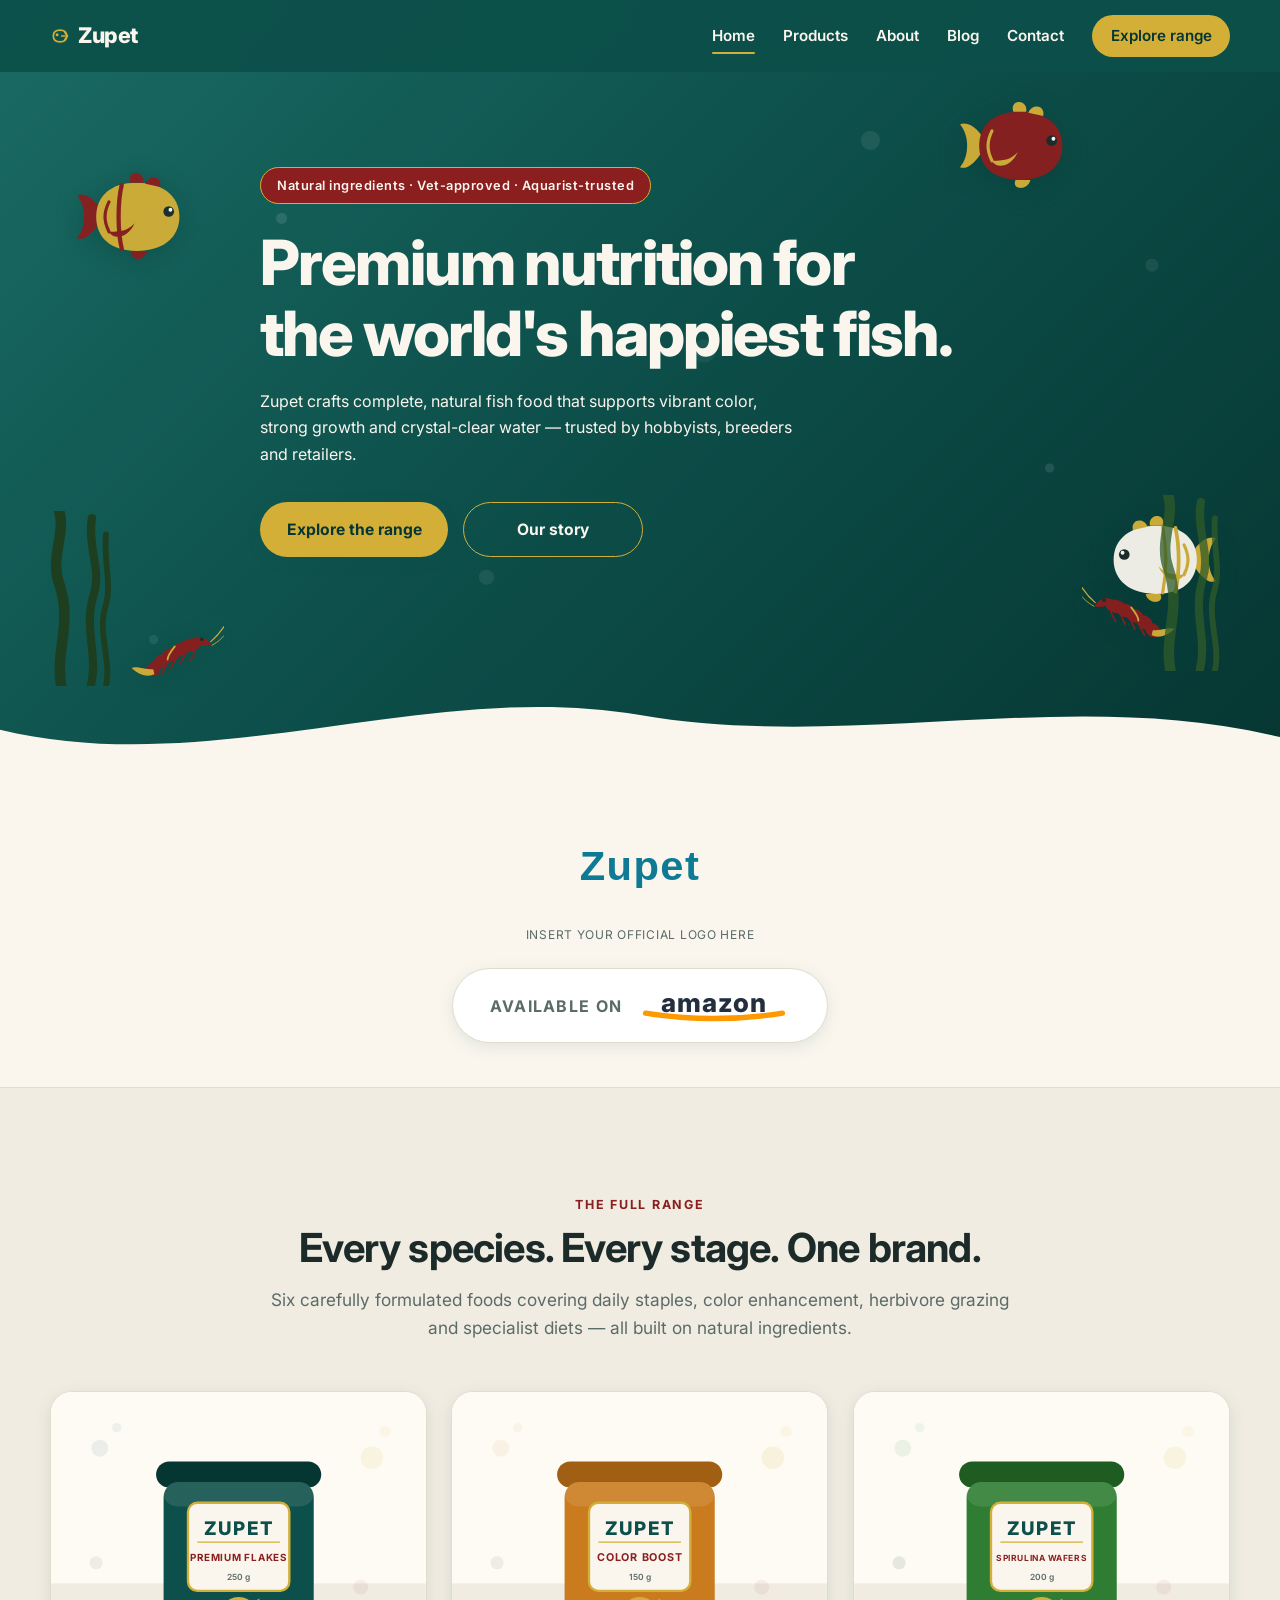
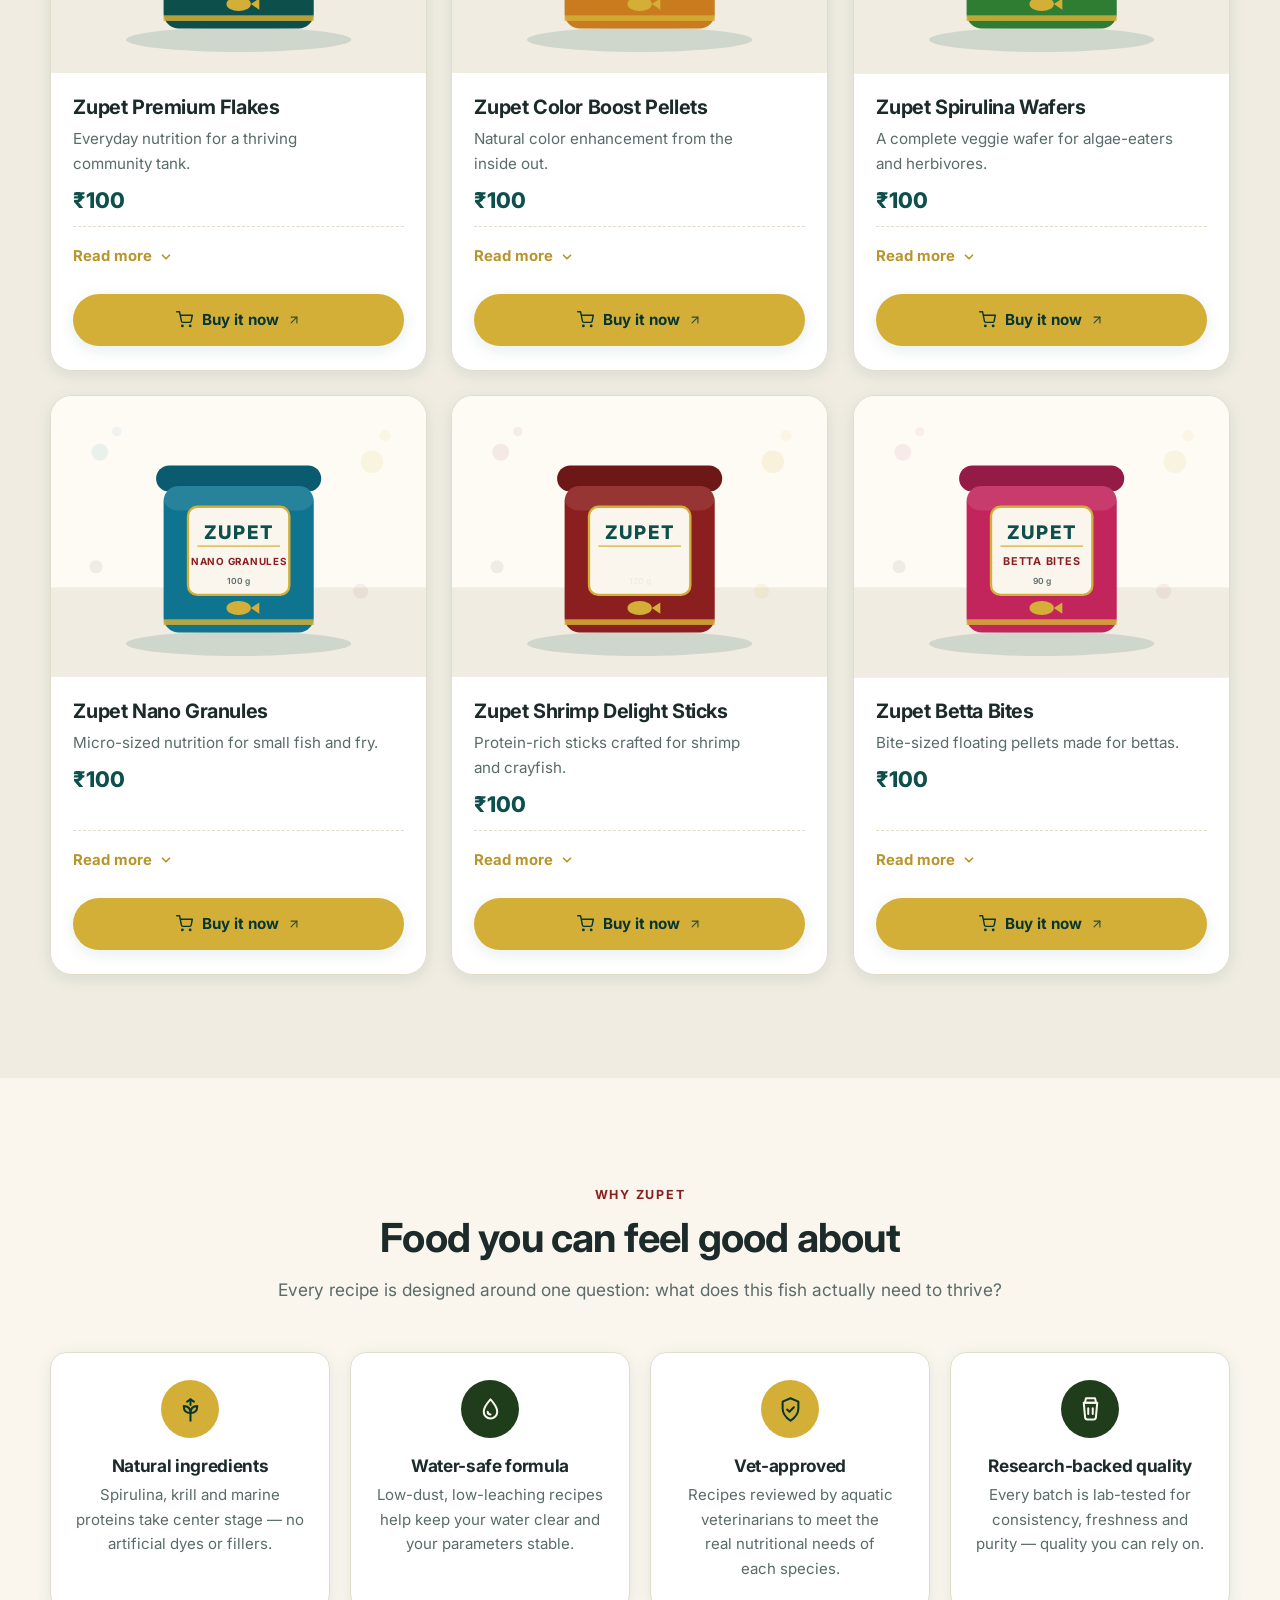
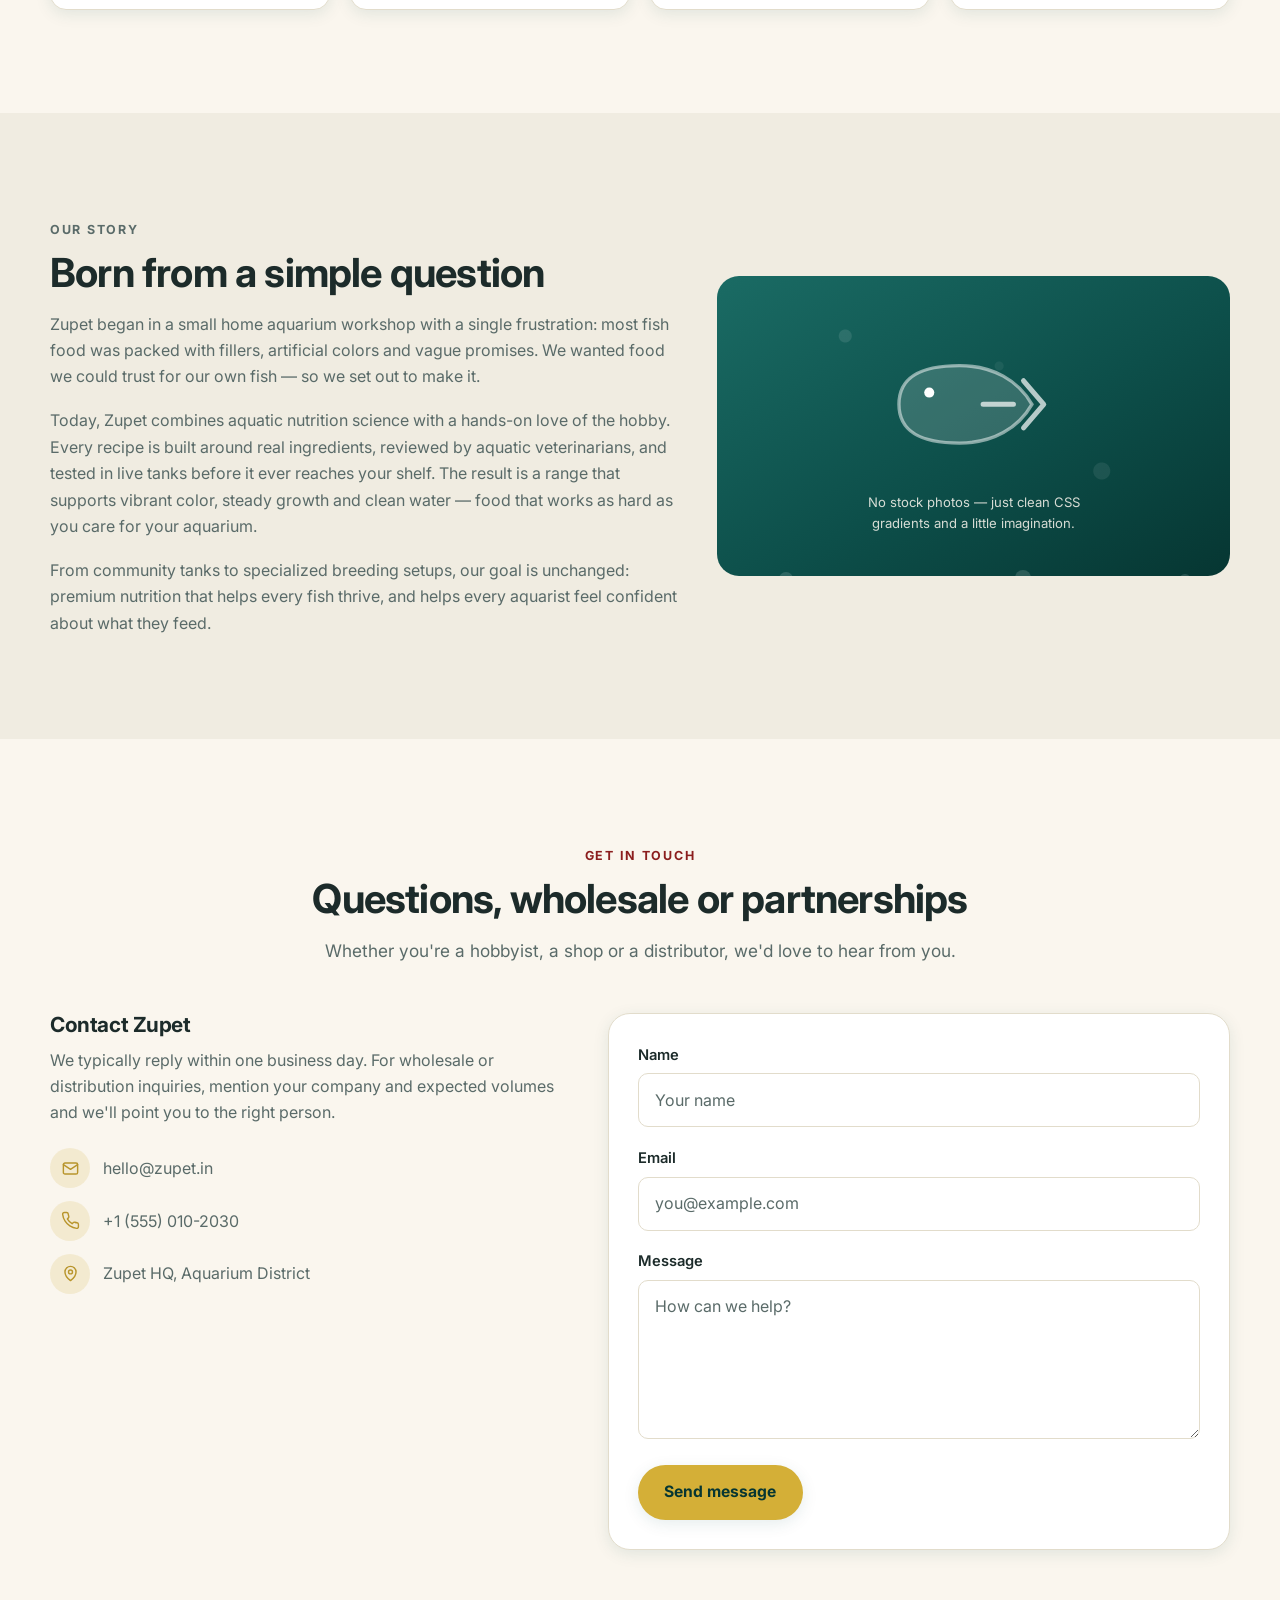
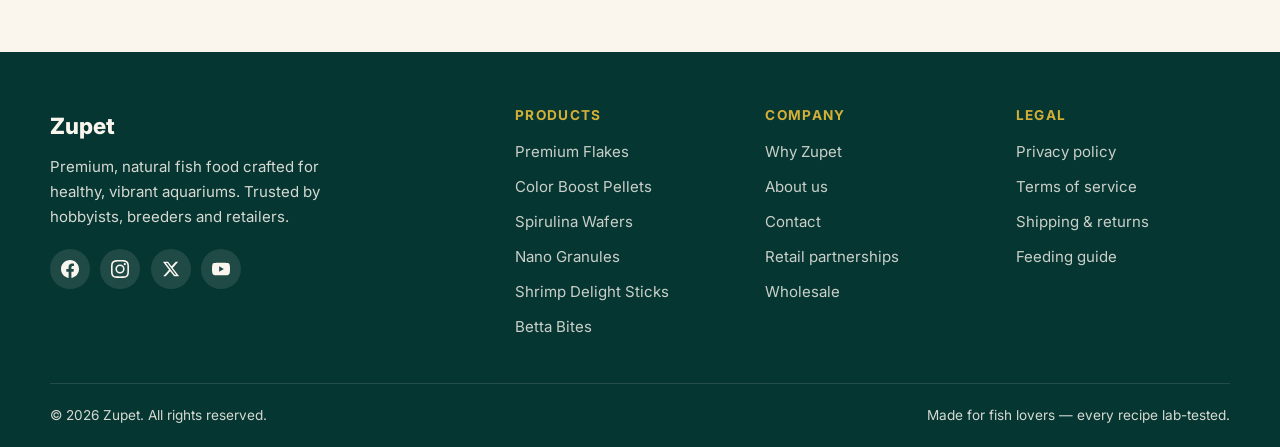
==== commit ee919238: "mrp" ====
--- a/index.html
+++ b/index.html
@@ -81,8 +81,8 @@
         "offers": {
           "@type": "Offer",
           "url": "https://zupet.in/#product-premium-flakes",
-          "priceCurrency": "USD",
-          "price": "0.00",
+          "priceCurrency": "INR",
+          "price": "100",
           "availability": "https://schema.org/InStock",
           "seller": { "@type": "Organization", "name": "Zupet" }
         }
@@ -99,8 +99,8 @@
         "offers": {
           "@type": "Offer",
           "url": "https://zupet.in/#product-color-boost",
-          "priceCurrency": "USD",
-          "price": "0.00",
+          "priceCurrency": "INR",
+          "price": "100",
           "availability": "https://schema.org/InStock",
           "seller": { "@type": "Organization", "name": "Zupet" }
         }
@@ -117,8 +117,8 @@
         "offers": {
           "@type": "Offer",
           "url": "https://zupet.in/#product-spirulina-wafers",
-          "priceCurrency": "USD",
-          "price": "0.00",
+          "priceCurrency": "INR",
+          "price": "100",
           "availability": "https://schema.org/InStock",
           "seller": { "@type": "Organization", "name": "Zupet" }
         }
@@ -135,8 +135,8 @@
         "offers": {
           "@type": "Offer",
           "url": "https://zupet.in/#product-nano-granules",
-          "priceCurrency": "USD",
-          "price": "0.00",
+          "priceCurrency": "INR",
+          "price": "100",
           "availability": "https://schema.org/InStock",
           "seller": { "@type": "Organization", "name": "Zupet" }
         }
@@ -153,8 +153,8 @@
         "offers": {
           "@type": "Offer",
           "url": "https://zupet.in/#product-shrimp-delight",
-          "priceCurrency": "USD",
-          "price": "0.00",
+          "priceCurrency": "INR",
+          "price": "100",
           "availability": "https://schema.org/InStock",
           "seller": { "@type": "Organization", "name": "Zupet" }
         }
@@ -171,8 +171,8 @@
         "offers": {
           "@type": "Offer",
           "url": "https://zupet.in/#product-betta-bites",
-          "priceCurrency": "USD",
-          "price": "0.00",
+          "priceCurrency": "INR",
+          "price": "100",
           "availability": "https://schema.org/InStock",
           "seller": { "@type": "Organization", "name": "Zupet" }
         }
@@ -478,6 +478,7 @@
             <div class="product-body">
               <h3 class="product-title">Zupet Premium Flakes</h3>
               <p class="product-tagline">Everyday nutrition for a thriving community tank.</p>
+              <p class="product-price">₹100</p>
               <details class="read-more">
                 <summary class="read-more-btn">
                   <span class="read-more-more">Read more</span>
@@ -556,6 +557,7 @@
             <div class="product-body">
               <h3 class="product-title">Zupet Color Boost Pellets</h3>
               <p class="product-tagline">Natural color enhancement from the inside out.</p>
+              <p class="product-price">₹100</p>
               <details class="read-more">
                 <summary class="read-more-btn">
                   <span class="read-more-more">Read more</span>
@@ -634,6 +636,7 @@
             <div class="product-body">
               <h3 class="product-title">Zupet Spirulina Wafers</h3>
               <p class="product-tagline">A complete veggie wafer for algae-eaters and herbivores.</p>
+              <p class="product-price">₹100</p>
               <details class="read-more">
                 <summary class="read-more-btn">
                   <span class="read-more-more">Read more</span>
@@ -712,6 +715,7 @@
             <div class="product-body">
               <h3 class="product-title">Zupet Nano Granules</h3>
               <p class="product-tagline">Micro-sized nutrition for small fish and fry.</p>
+              <p class="product-price">₹100</p>
               <details class="read-more">
                 <summary class="read-more-btn">
                   <span class="read-more-more">Read more</span>
@@ -790,6 +794,7 @@
             <div class="product-body">
               <h3 class="product-title">Zupet Shrimp Delight Sticks</h3>
               <p class="product-tagline">Protein-rich sticks crafted for shrimp and crayfish.</p>
+              <p class="product-price">₹100</p>
               <details class="read-more">
                 <summary class="read-more-btn">
                   <span class="read-more-more">Read more</span>
@@ -868,6 +873,7 @@
             <div class="product-body">
               <h3 class="product-title">Zupet Betta Bites</h3>
               <p class="product-tagline">Bite-sized floating pellets made for bettas.</p>
+              <p class="product-price">₹100</p>
               <details class="read-more">
                 <summary class="read-more-btn">
                   <span class="read-more-more">Read more</span>
--- a/style.css
+++ b/style.css
@@ -668,6 +668,13 @@
   font-size: .95rem;
 }
 
+.product-price {
+  font-size: 1.35rem;
+  font-weight: 800;
+  color: var(--color-primary);
+  letter-spacing: .2px;
+}
+
 /* "Buy it now" — Amazon-style CTA that deep-links to the product on Amazon */
 .buy-btn {
   display: inline-flex;
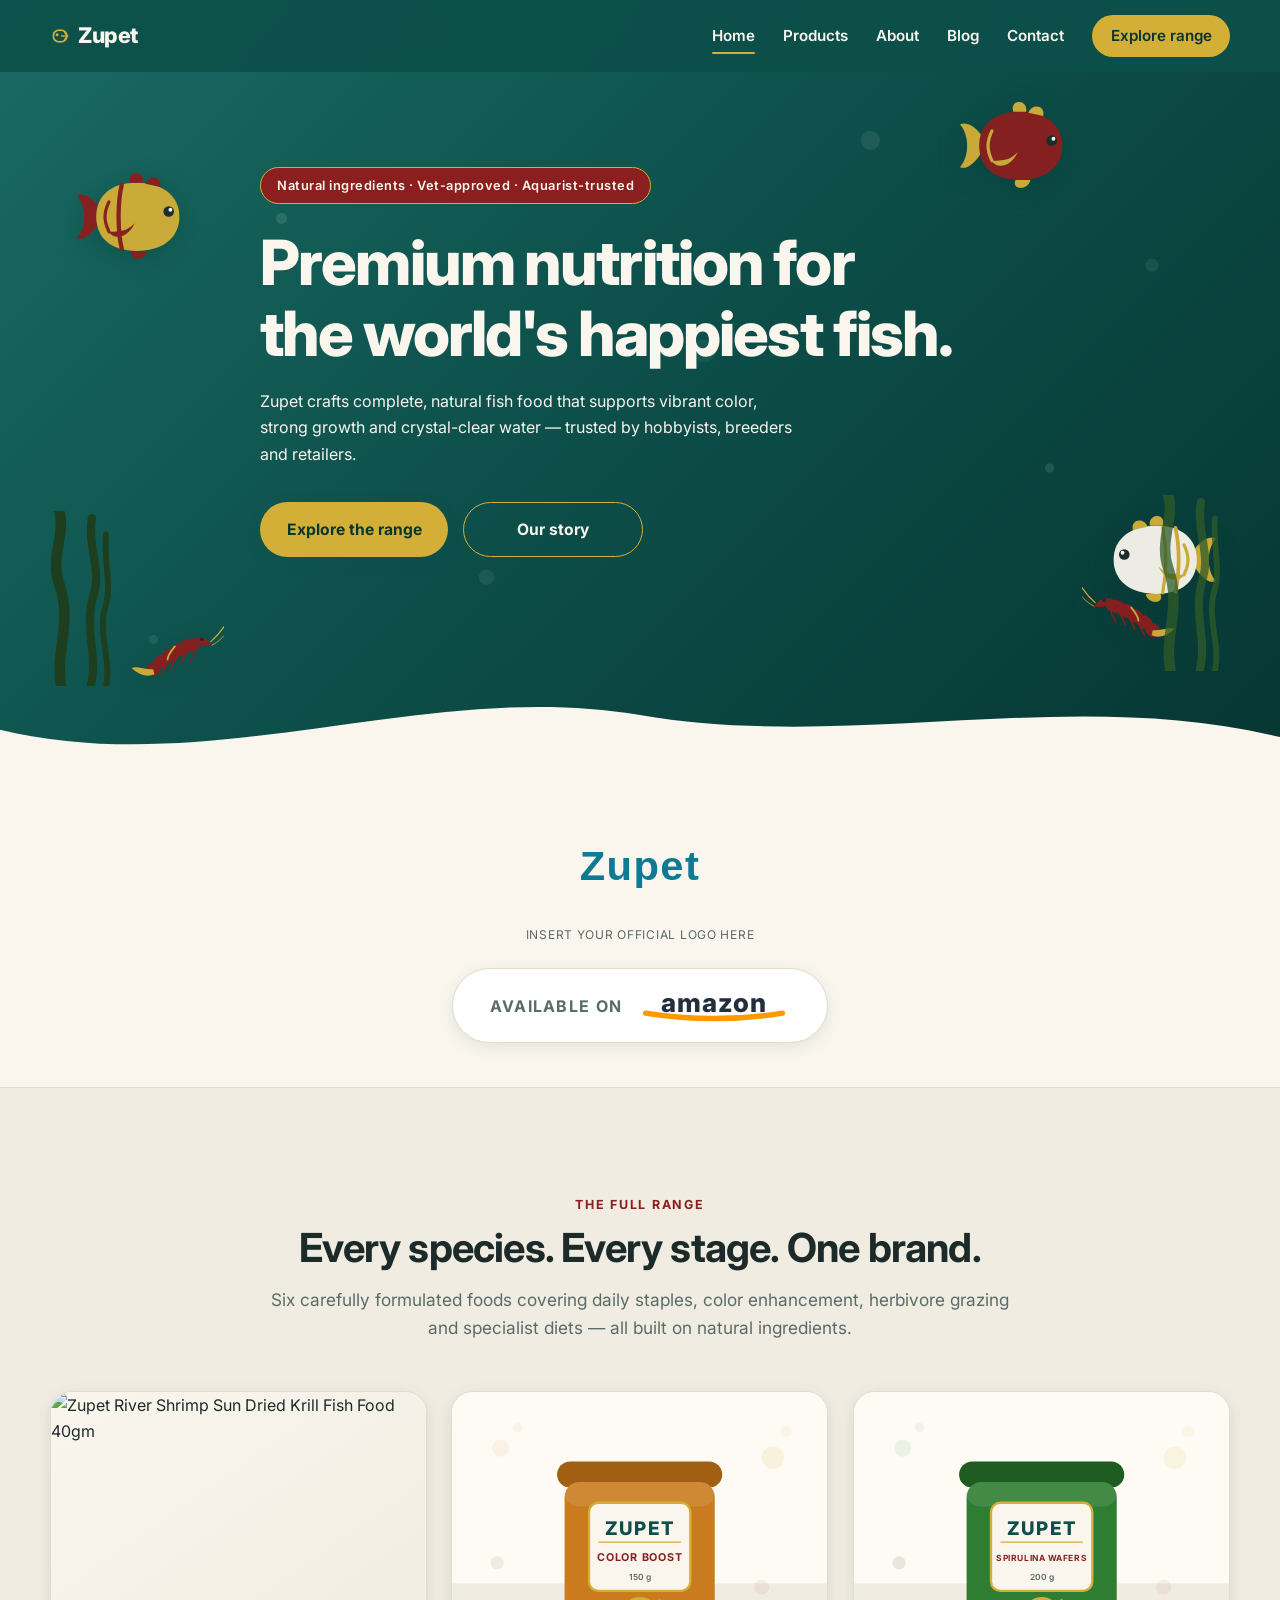
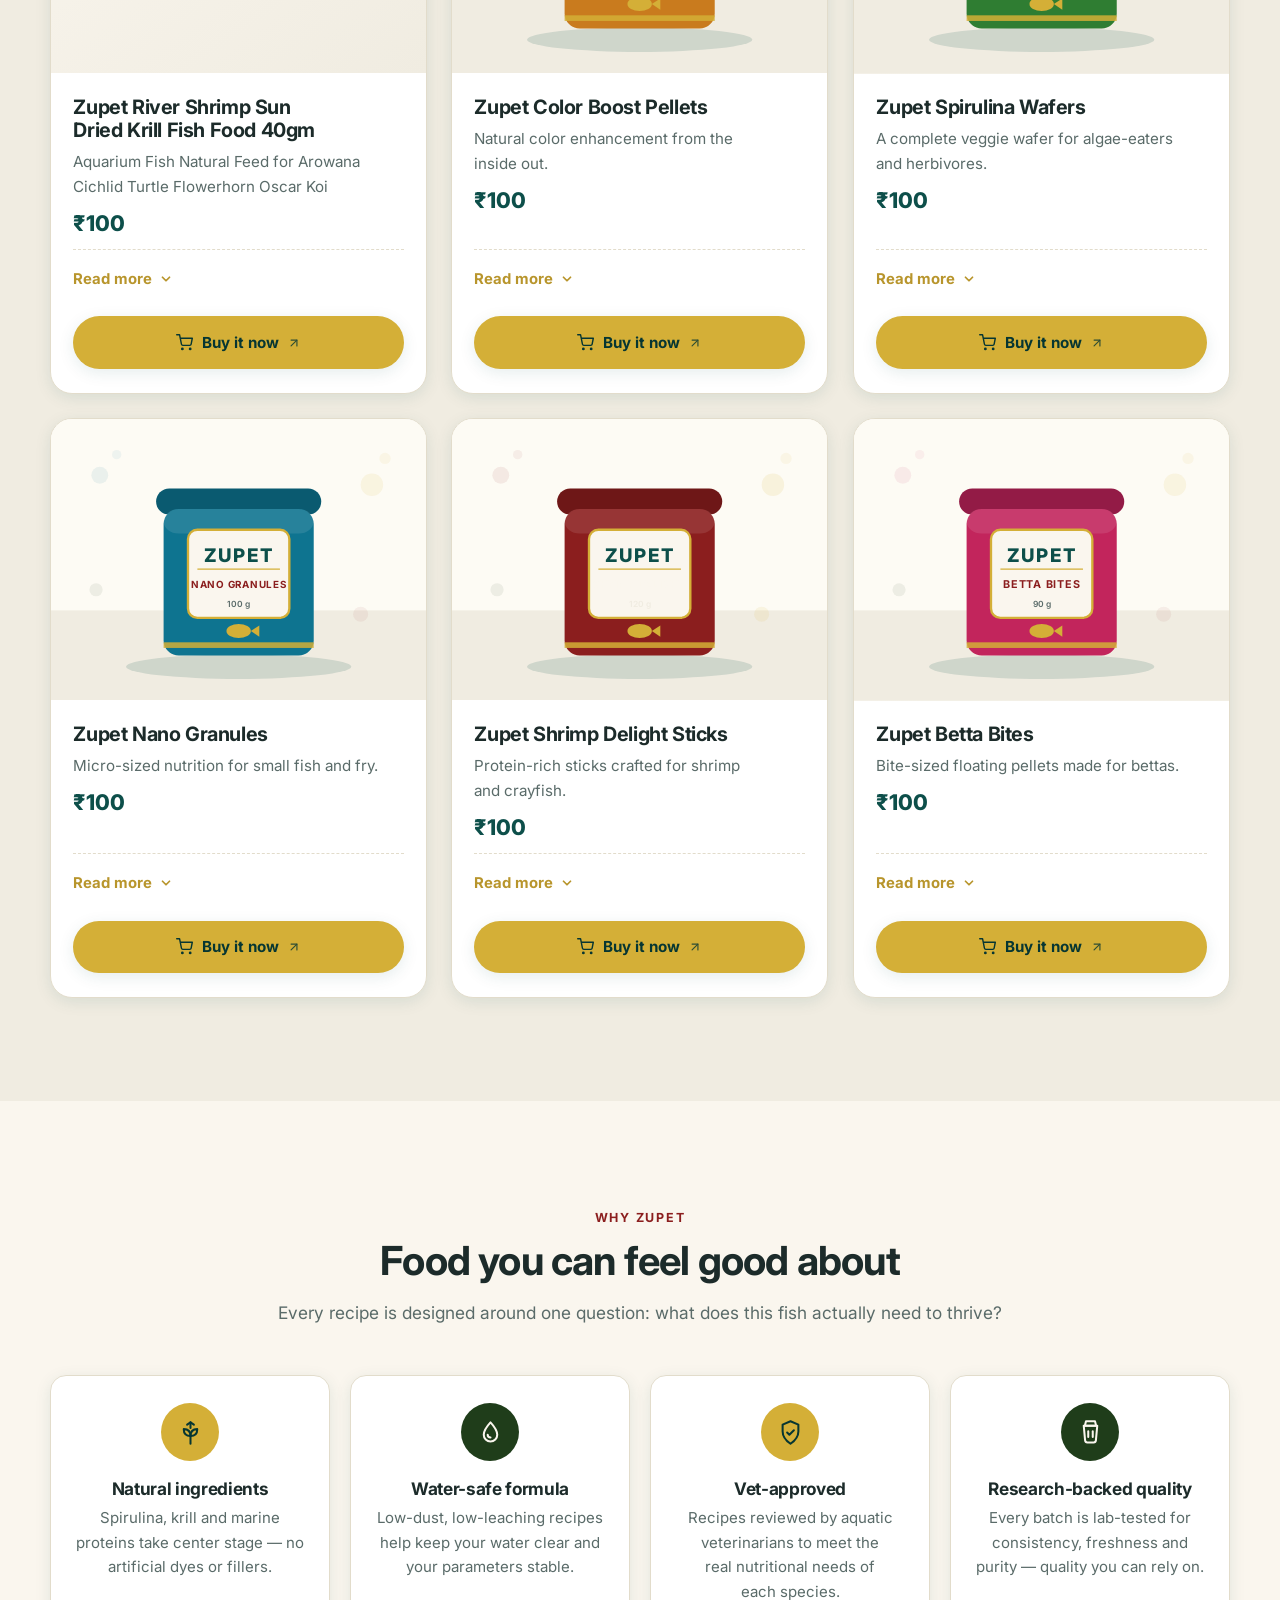
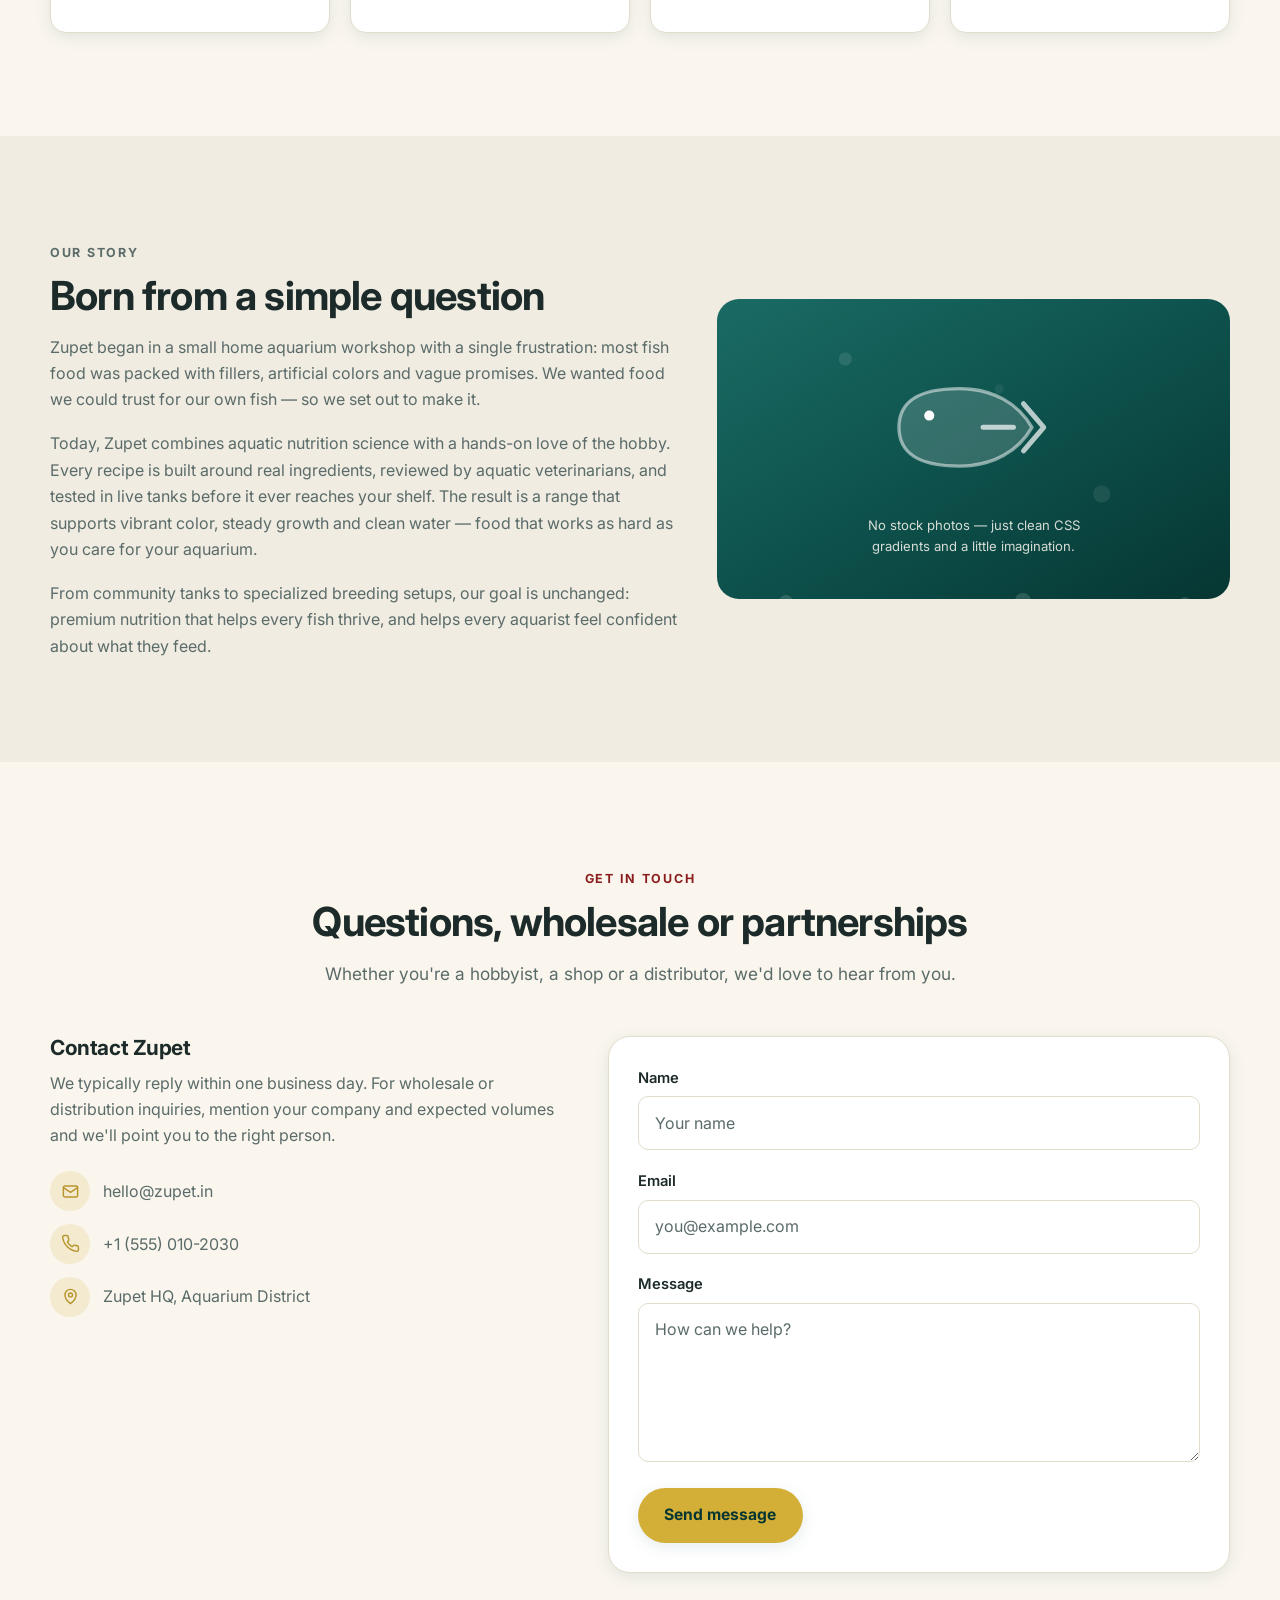
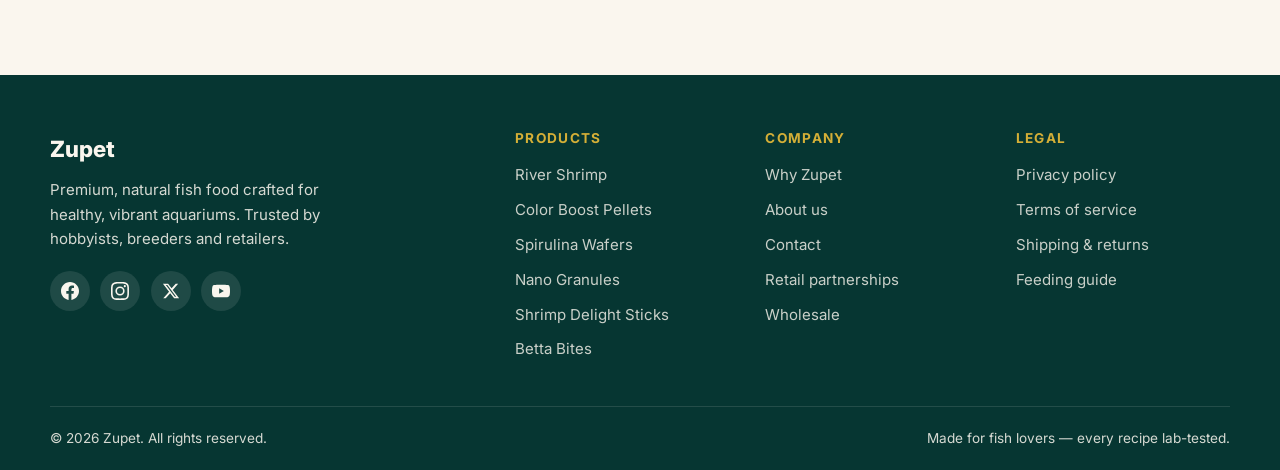
==== commit 536277f4: "product" ====
--- a/index.html
+++ b/index.html
@@ -72,12 +72,12 @@
       {
         "@type": "Product",
         "@id": "https://zupet.in/#product-premium-flakes",
-        "name": "Zupet Premium Flakes",
-        "image": "https://zupet.in/img/zupet-premium-flakes.jpg",
-        "description": "Complete daily staple flakes for tropical community aquariums, with marine proteins, omega fatty acids and stabilized vitamin C.",
+        "name": "Zupet River Shrimp Sun Dried Krill Fish Food 40gm",
+        "image": "https://m.media-amazon.com/images/I/61jZ9udtQ0L._SL1024_.jpg",
+        "description": "Aquarium Fish Natural Feed for Arowana Cichlid Turtle Flowerhorn Oscar Koi.",
         "brand": { "@type": "Brand", "name": "Zupet" },
         "category": "Fish Food",
-        "sku": "ZPT-FLAKES-250",
+        "sku": "ZPT-SHRIMP-40",
         "offers": {
           "@type": "Offer",
           "url": "https://zupet.in/#product-premium-flakes",
@@ -448,36 +448,13 @@
           <article class="product-card reveal" id="product-premium-flakes">
             <div class="product-media">
               <!-- PRODUCT IMAGE PLACEHOLDER — swap for a real photo (see note above) -->
-              <div class="product-img" role="img" aria-label="Product photo placeholder: Zupet Premium Flakes">
-                <svg viewBox="0 0 400 300" xmlns="http://www.w3.org/2000/svg" style="--pack:#0d4f4a;--pack-dark:#063632" aria-hidden="true" focusable="false">
-                  <rect width="400" height="300" fill="#fdfbf4"/>
-                  <rect y="204" width="400" height="96" fill="#f0ece1"/>
-                  <circle cx="52" cy="60" r="9" fill="#0d4f4a" opacity=".07"/>
-                  <circle cx="70" cy="38" r="5" fill="#0d4f4a" opacity=".06"/>
-                  <circle cx="342" cy="70" r="12" fill="#d4af37" opacity=".10"/>
-                  <circle cx="356" cy="42" r="6" fill="#d4af37" opacity=".08"/>
-                  <circle cx="330" cy="208" r="8" fill="#8b1e1e" opacity=".06"/>
-                  <circle cx="48" cy="182" r="7" fill="#1f3d1a" opacity=".07"/>
-                  <ellipse cx="200" cy="264" rx="120" ry="13" fill="#0d4f4a" opacity=".14"/>
-                  <rect x="112" y="74" width="176" height="28" rx="14" fill="var(--pack-dark)"/>
-                  <rect x="120" y="96" width="160" height="156" rx="16" fill="var(--pack)"/>
-                  <rect x="120" y="96" width="160" height="26" rx="16" fill="#ffffff" opacity=".10"/>
-                  <rect x="120" y="238" width="160" height="6" fill="#d4af37" opacity=".85"/>
-                  <rect x="146" y="118" width="108" height="94" rx="10" fill="#faf6ee" stroke="#d4af37" stroke-width="2.5"/>
-                  <text x="200" y="152" text-anchor="middle" font-family="Inter, Arial, sans-serif" font-size="20" font-weight="800" letter-spacing="1.5" fill="#0d4f4a">ZUPET</text>
-                  <line x1="156" y1="160" x2="244" y2="160" stroke="#d4af37" stroke-width="1.5"/>
-                  <text x="200" y="180" text-anchor="middle" font-family="Inter, Arial, sans-serif" font-size="10.5" font-weight="700" letter-spacing="0.8" fill="#8b1e1e">PREMIUM FLAKES</text>
-                  <text x="200" y="200" text-anchor="middle" font-family="Inter, Arial, sans-serif" font-size="9" font-weight="600" fill="#5a6b69">250 g</text>
-                  <g fill="#d4af37">
-                    <ellipse cx="200" cy="226" rx="13" ry="7.5"/>
-                    <path d="M213 226l9-6v12z"/>
-                  </g>
-                </svg>
+              <div class="product-img">
+                <img src="https://m.media-amazon.com/images/I/61jZ9udtQ0L._SL1024_.jpg" alt="Zupet River Shrimp Sun Dried Krill Fish Food 40gm" loading="lazy" />
               </div>
             </div>
             <div class="product-body">
-              <h3 class="product-title">Zupet Premium Flakes</h3>
-              <p class="product-tagline">Everyday nutrition for a thriving community tank.</p>
+              <h3 class="product-title">Zupet River Shrimp Sun Dried Krill Fish Food 40gm</h3>
+              <p class="product-tagline">Aquarium Fish Natural Feed for Arowana Cichlid Turtle Flowerhorn Oscar Koi</p>
               <p class="product-price">₹100</p>
               <details class="read-more">
                 <summary class="read-more-btn">
@@ -486,36 +463,35 @@
                   <svg class="chevron" viewBox="0 0 16 16" width="14" height="14" aria-hidden="true" focusable="false" fill="none" stroke="currentColor" stroke-width="2" stroke-linecap="round" stroke-linejoin="round"><path d="M4 6l4 4 4-4"/></svg>
                 </summary>
                 <div class="read-more-content">
-                  <p>Zupet Premium Flakes are a complete daily staple formulated for tropical community aquariums. Every flake delivers a balanced blend of high-quality marine proteins, essential omega fatty acids, and stabilized vitamin C to support strong growth, vivid color, and long-term vitality. Because the recipe is gently processed at low temperatures, nutrients are preserved and water remains cleaner for longer, reducing the risk of excess cloudiness and ammonia buildup between water changes.</p>
+                  <p>Zupet River Shrimp Sun Dried Krill Fish Food is a natural, protein-rich feed made from premium sun-dried river shrimp and krill. Gently dried to lock in essential nutrients, amino acids and natural carotenoids, it supports strong growth, vibrant color and robust health for a wide range of carnivorous and omnivorous aquatic pets.</p>
                   <div>
                     <h4>Key benefits</h4>
                     <ul>
-                      <li>Balanced protein-to-fiber ratio supports steady, healthy growth</li>
-                      <li>Omega-3 and omega-6 fatty acids promote skin and fin health</li>
-                      <li>Added vitamin C and D3 strengthen the immune response</li>
-                      <li>Slow-sinking flakes reduce surface waste and overfeeding</li>
+                      <li>High natural protein from sun-dried river shrimp and krill</li>
+                      <li>Supports vibrant color, growth and overall vitality</li>
+                      <li>Naturally dried — no artificial colors or preservatives</li>
+                      <li>Ideal as a staple or supplementary treat food</li>
                     </ul>
                   </div>
                   <div>
                     <h4>Key ingredients</h4>
-                    <p>Fish meal, krill meal, wheat flour, spirulina, fish oil, vitamin and mineral premix.</p>
+                    <p>Sun-dried river shrimp, krill, natural marine proteins.</p>
                   </div>
                   <div>
                     <h4>Suitable for</h4>
-                    <p>Most tropical community fish, including tetras, rasboras, barbs, danios, gouramis and livebearers. Not intended for strict carnivores or bottom-dwelling scavengers.</p>
+                    <p>Arowana, cichlids, turtles, flowerhorn, oscar, koi and other carnivorous and omnivorous aquatic pets.</p>
                   </div>
                   <div>
                     <h4>Usage instructions</h4>
                     <ul>
-                      <li>Feed a small pinch 2–3 times daily, only what fish consume in 2–3 minutes</li>
-                      <li>Remove any uneaten food after 5 minutes</li>
+                      <li>Feed 1–2 times daily, only what your pet consumes within a few minutes</li>
+                      <li>Remove any uneaten food after feeding</li>
                       <li>Store in a cool, dry place and reseal after every use</li>
-                      <li>Use within 3 months of opening for maximum freshness</li>
                     </ul>
                   </div>
                 </div>
               </details>
-              <a class="buy-btn" href="https://www.amazon.com/dp/REPLACE_ASIN_PREMIUM_FLAKES?tag=REPLACE_TAG" target="_blank" rel="noopener sponsored">
+              <a class="buy-btn" href="https://www.amazon.in/Freshwater-Saltwater-Aquarium-Natural-Flowerhorn/dp/B0H8F863WH/ref=ast_sto_dp_puis?th=1" target="_blank" rel="noopener sponsored">
                 <svg class="buy-btn-icon" viewBox="0 0 24 24" fill="none" stroke="currentColor" stroke-width="2" stroke-linecap="round" stroke-linejoin="round" aria-hidden="true" focusable="false"><circle cx="9" cy="21" r="1"/><circle cx="20" cy="21" r="1"/><path d="M1 1h4l2.68 13.39a2 2 0 0 0 2 1.61h9.72a2 2 0 0 0 2-1.61L23 6H6"/></svg>
                 <span class="buy-btn-text">Buy it now</span>
                 <svg class="buy-btn-ext" viewBox="0 0 24 24" fill="none" stroke="currentColor" stroke-width="2" stroke-linecap="round" stroke-linejoin="round" aria-hidden="true" focusable="false"><path d="M7 17L17 7"/><path d="M7 7h10v10"/></svg>
@@ -1105,7 +1081,7 @@
         <nav class="footer-col" aria-label="Product links">
           <h4 class="footer-heading">Products</h4>
           <ul class="footer-links">
-            <li><a href="#product-premium-flakes">Premium Flakes</a></li>
+            <li><a href="#product-premium-flakes">River Shrimp</a></li>
             <li><a href="#product-color-boost">Color Boost Pellets</a></li>
             <li><a href="#product-spirulina-wafers">Spirulina Wafers</a></li>
             <li><a href="#product-nano-granules">Nano Granules</a></li>
--- a/style.css
+++ b/style.css
@@ -647,6 +647,12 @@
   width: 100%;
   height: 100%;
 }
+.product-img img {
+  width: 100%;
+  height: 100%;
+  object-fit: cover;
+  display: block;
+}
 .product-img svg {
   width: 100%;
   height: 100%;
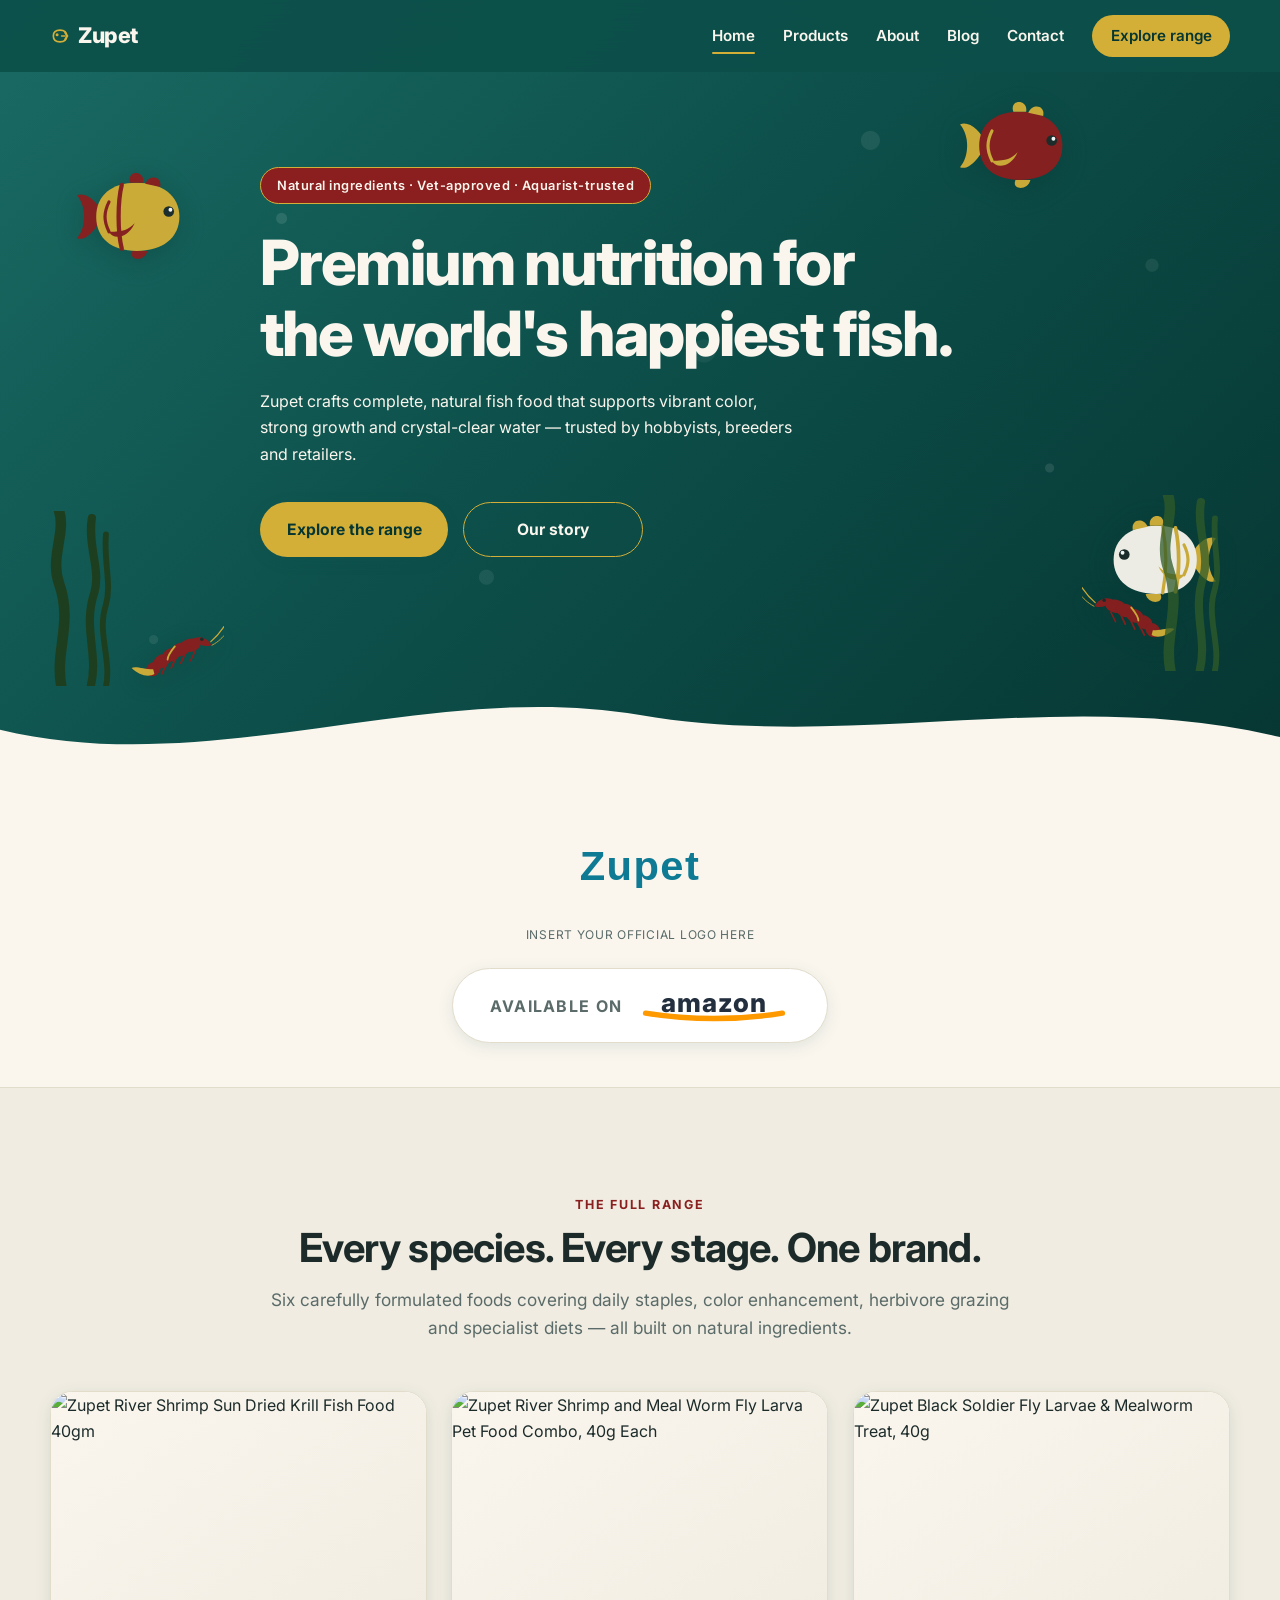
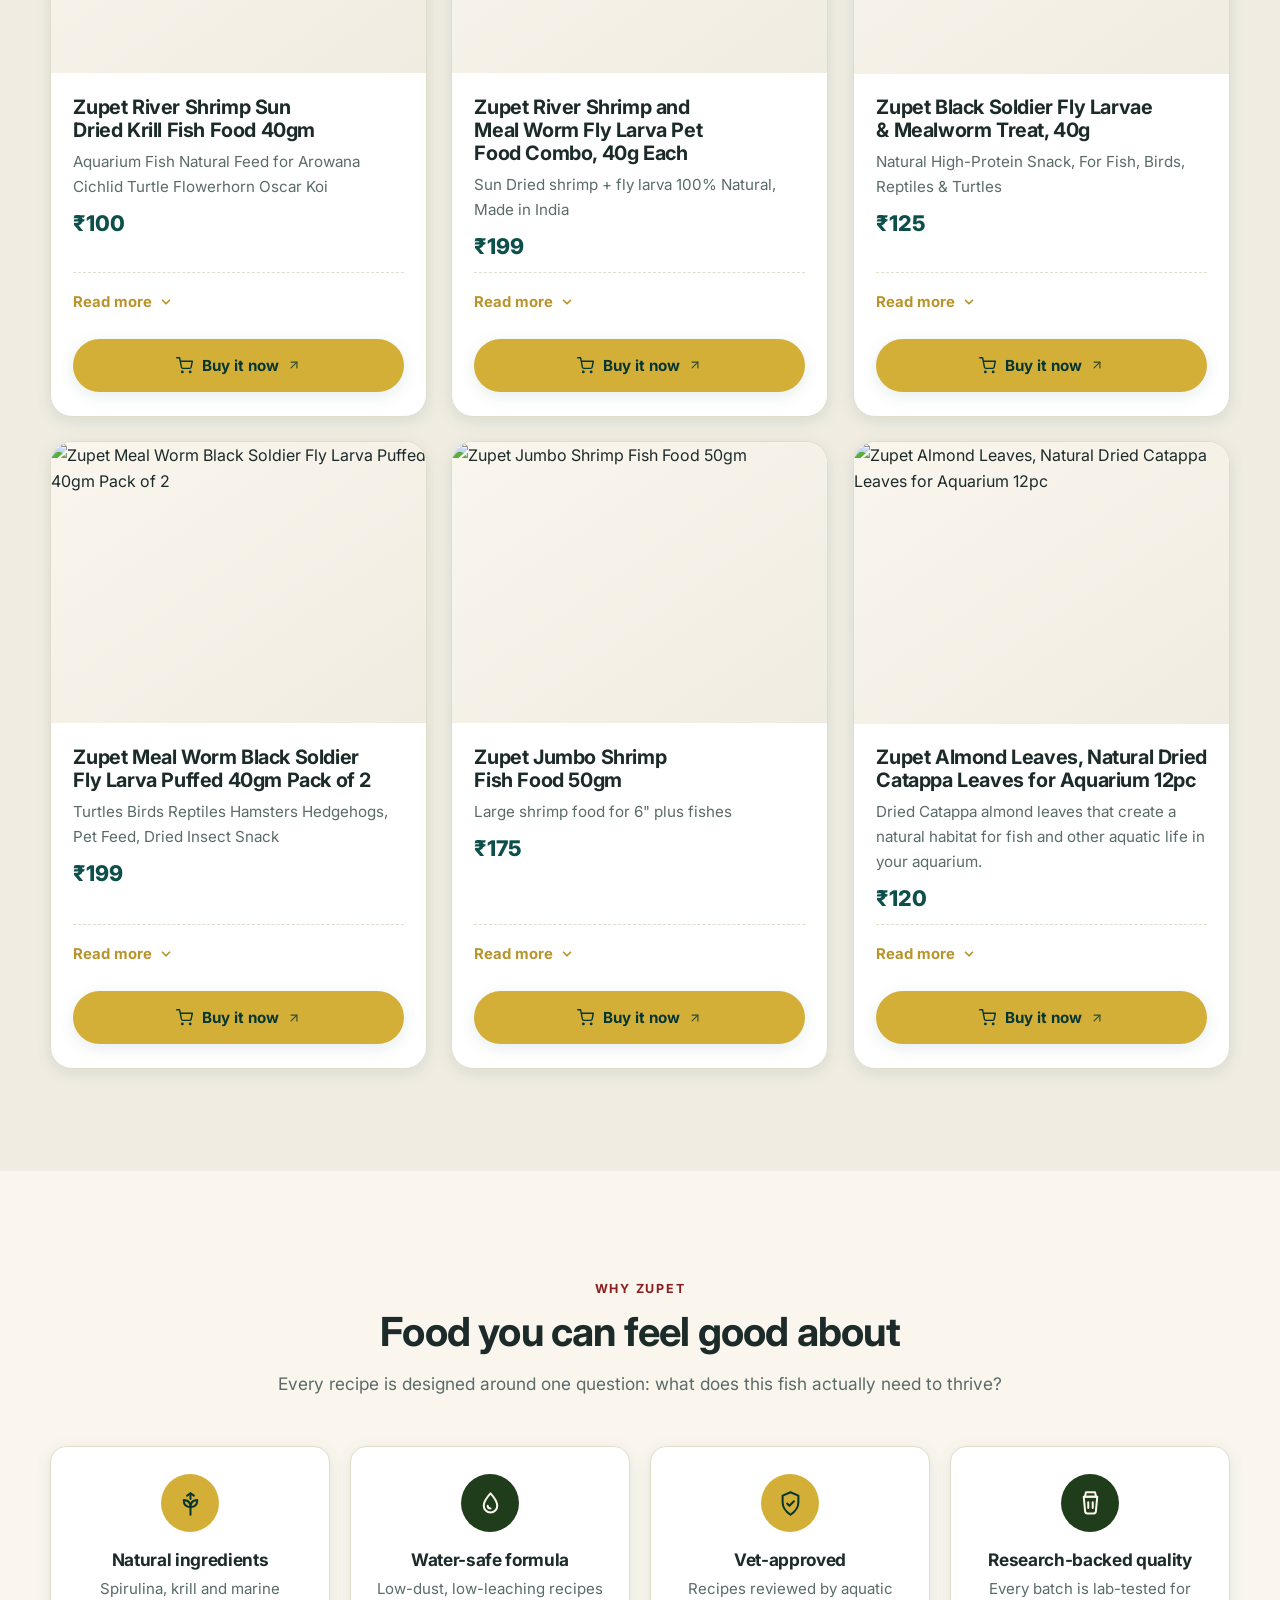
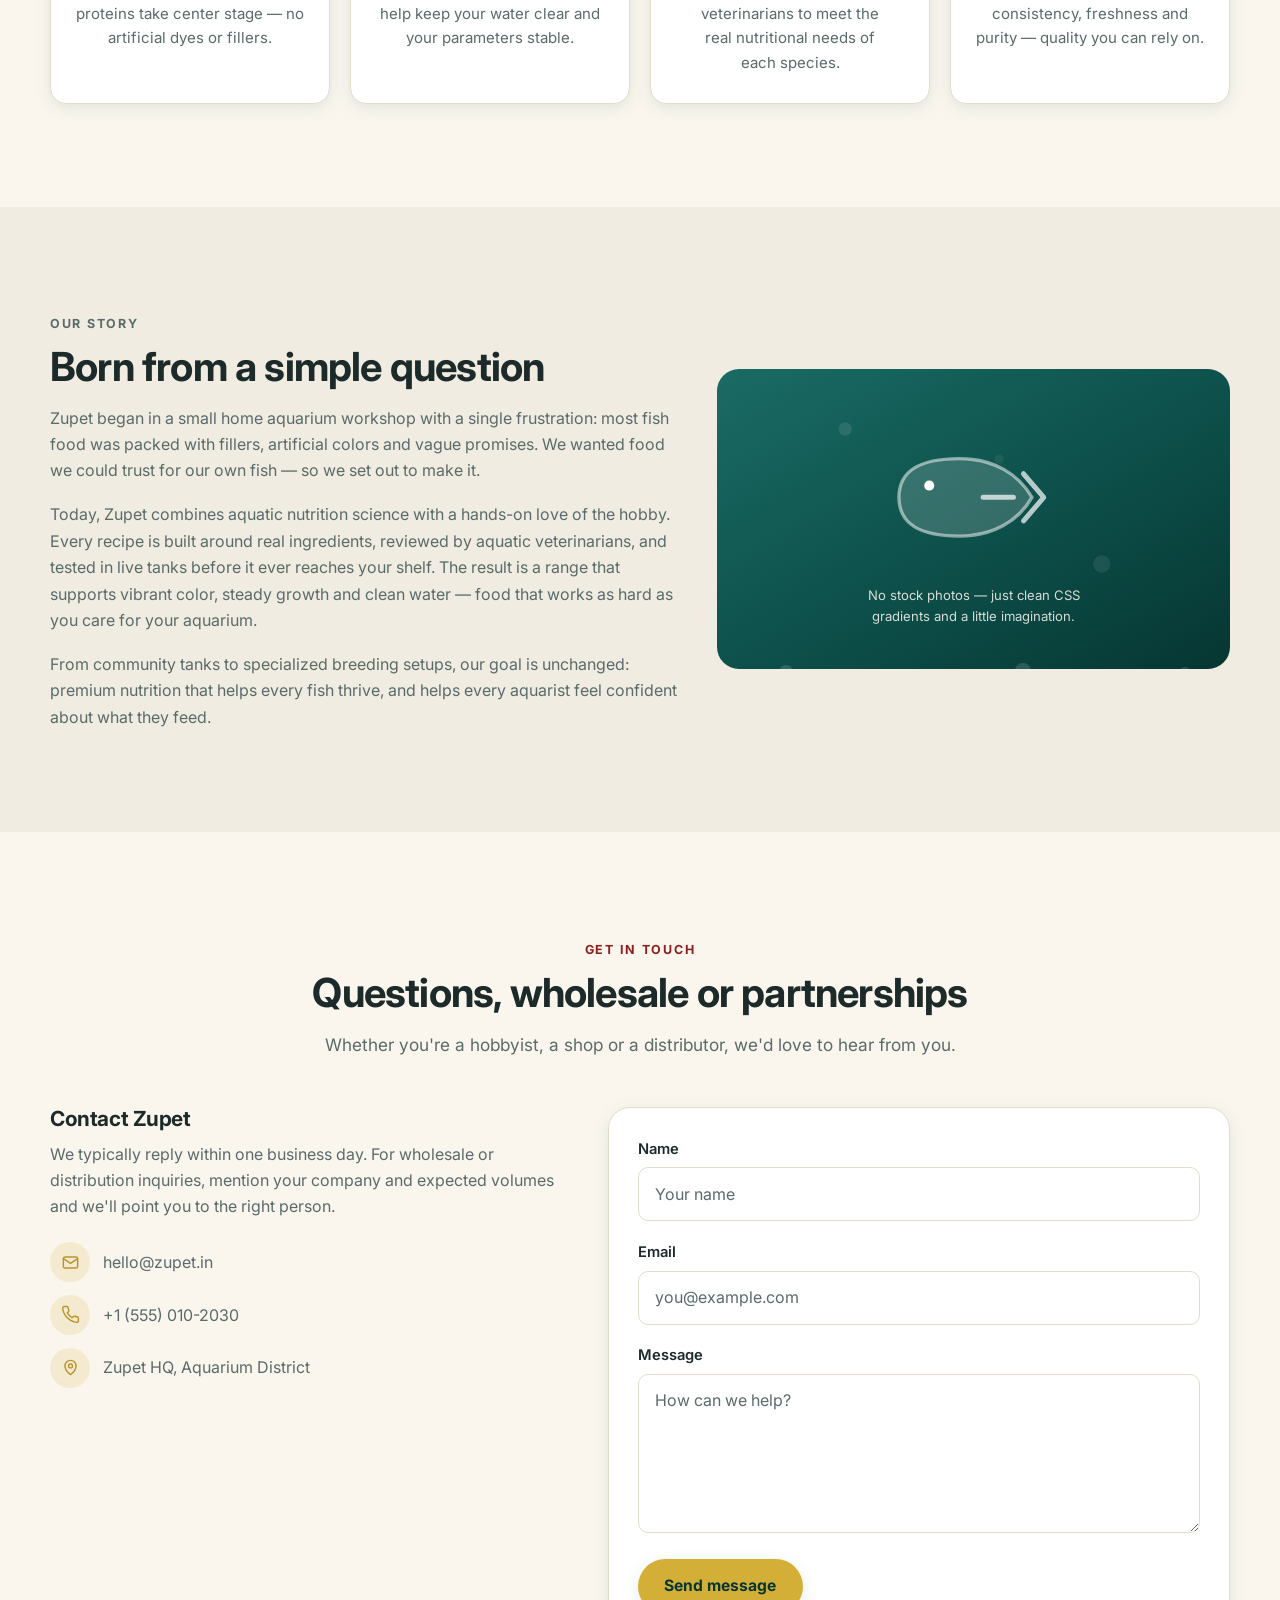
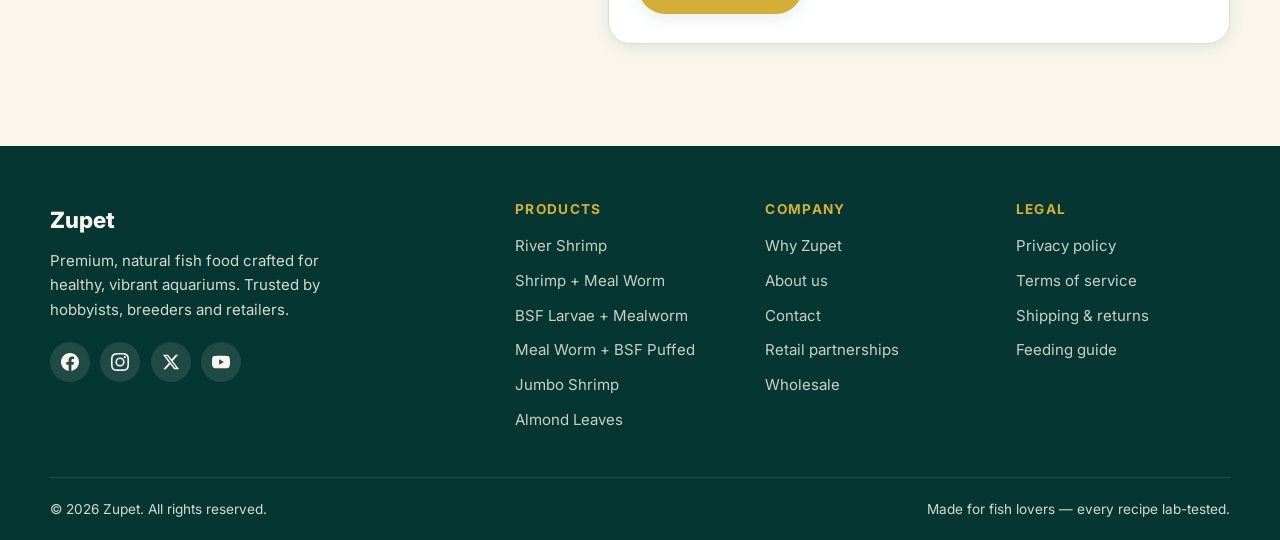
==== commit a25499eb: "cards" ====
--- a/index.html
+++ b/index.html
@@ -90,17 +90,17 @@
       {
         "@type": "Product",
         "@id": "https://zupet.in/#product-color-boost",
-        "name": "Zupet Color Boost Pellets",
-        "image": "https://zupet.in/img/zupet-color-boost-pellets.jpg",
-        "description": "Slow-sinking color-enhancing pellets powered by natural carotenoids from spirulina, astaxanthin and Antarctic krill.",
+        "name": "Zupet River Shrimp and Meal Worm Fly Larva Pet Food Combo, 40g Each",
+        "image": "https://m.media-amazon.com/images/I/617h3Wos4nL._SL1195_.jpg",
+        "description": "Sun Dried shrimp + fly larva 100% Natural, Made in India.",
         "brand": { "@type": "Brand", "name": "Zupet" },
         "category": "Fish Food",
-        "sku": "ZPT-COLOR-150",
+        "sku": "ZPT-COMBO-40x2",
         "offers": {
           "@type": "Offer",
           "url": "https://zupet.in/#product-color-boost",
           "priceCurrency": "INR",
-          "price": "100",
+          "price": "199",
           "availability": "https://schema.org/InStock",
           "seller": { "@type": "Organization", "name": "Zupet" }
         }
@@ -108,17 +108,17 @@
       {
         "@type": "Product",
         "@id": "https://zupet.in/#product-spirulina-wafers",
-        "name": "Zupet Spirulina Wafers",
-        "image": "https://zupet.in/img/zupet-spirulina-wafers.jpg",
-        "description": "Fast-sinking plant-based wafers with over 30% spirulina for plecos, catfish, shrimp and other herbivorous species.",
+        "name": "Zupet Black Soldier Fly Larvae & Mealworm Treat, 40g",
+        "image": "https://m.media-amazon.com/images/I/8135bV7ZreL._SL1500_.jpg",
+        "description": "Natural High-Protein Snack, For Fish, Birds, Reptiles & Turtles.",
         "brand": { "@type": "Brand", "name": "Zupet" },
         "category": "Fish Food",
-        "sku": "ZPT-SPIR-200",
+        "sku": "ZPT-BSFL-40",
         "offers": {
           "@type": "Offer",
           "url": "https://zupet.in/#product-spirulina-wafers",
           "priceCurrency": "INR",
-          "price": "100",
+          "price": "125",
           "availability": "https://schema.org/InStock",
           "seller": { "@type": "Organization", "name": "Zupet" }
         }
@@ -126,17 +126,17 @@
       {
         "@type": "Product",
         "@id": "https://zupet.in/#product-nano-granules",
-        "name": "Zupet Nano Granules",
-        "image": "https://zupet.in/img/zupet-nano-granules.jpg",
-        "description": "Micro-sized 0.5mm granules delivering high-protein nutrition for nano fish, fry and small aquarium residents.",
+        "name": "Zupet Meal Worm Black Soldier Fly Larva Puffed 40gm Pack of 2",
+        "image": "https://m.media-amazon.com/images/I/71POME8NPZL._SL1448_.jpg",
+        "description": "Turtles Birds Reptiles Hamsters Hedgehogs, Pet Feed, Dried Insect Snack.",
         "brand": { "@type": "Brand", "name": "Zupet" },
         "category": "Fish Food",
-        "sku": "ZPT-NANO-100",
+        "sku": "ZPT-MWBSF-40x2",
         "offers": {
           "@type": "Offer",
           "url": "https://zupet.in/#product-nano-granules",
           "priceCurrency": "INR",
-          "price": "100",
+          "price": "199",
           "availability": "https://schema.org/InStock",
           "seller": { "@type": "Organization", "name": "Zupet" }
         }
@@ -144,17 +144,17 @@
       {
         "@type": "Product",
         "@id": "https://zupet.in/#product-shrimp-delight",
-        "name": "Zupet Shrimp Delight Sticks",
-        "image": "https://zupet.in/img/zupet-shrimp-delight-sticks.jpg",
-        "description": "Protein-rich, calcium-fortified sinking sticks crafted for ornamental shrimp, crayfish and snails.",
+        "name": "Zupet Jumbo Shrimp Fish Food 50gm",
+        "image": "https://m.media-amazon.com/images/I/61EIKLCOBRL._SL1195_.jpg",
+        "description": "Large shrimp food for 6-inch plus fishes.",
         "brand": { "@type": "Brand", "name": "Zupet" },
         "category": "Fish Food",
-        "sku": "ZPT-SHRIMP-120",
+        "sku": "ZPT-JUMBO-50",
         "offers": {
           "@type": "Offer",
           "url": "https://zupet.in/#product-shrimp-delight",
           "priceCurrency": "INR",
-          "price": "100",
+          "price": "175",
           "availability": "https://schema.org/InStock",
           "seller": { "@type": "Organization", "name": "Zupet" }
         }
@@ -162,17 +162,17 @@
       {
         "@type": "Product",
         "@id": "https://zupet.in/#product-betta-bites",
-        "name": "Zupet Betta Bites",
-        "image": "https://zupet.in/img/zupet-betta-bites.jpg",
-        "description": "Single-bite floating pellets with a high-protein, insect-based formula made for Betta splendens and other labyrinth fish.",
+        "name": "Zupet Almond Leaves, Natural Dried Catappa Leaves for Aquarium 12pc",
+        "image": "https://images.meesho.com/images/products/999591450/nzvoj_512.avif?width=512",
+        "description": "Dried Catappa almond leaves that create a natural habitat for fish and other aquatic life in your aquarium.",
         "brand": { "@type": "Brand", "name": "Zupet" },
-        "category": "Fish Food",
-        "sku": "ZPT-BETTA-90",
+        "category": "Aquarium Supplies",
+        "sku": "ZPT-CATAPPA-12",
         "offers": {
           "@type": "Offer",
           "url": "https://zupet.in/#product-betta-bites",
           "priceCurrency": "INR",
-          "price": "100",
+          "price": "120",
           "availability": "https://schema.org/InStock",
           "seller": { "@type": "Organization", "name": "Zupet" }
         }
@@ -503,37 +503,14 @@
           <article class="product-card reveal" id="product-color-boost" style="--d:.06s">
             <div class="product-media">
               <!-- PRODUCT IMAGE PLACEHOLDER — swap for a real photo (see note above) -->
-              <div class="product-img" role="img" aria-label="Product photo placeholder: Zupet Color Boost Pellets">
-                <svg viewBox="0 0 400 300" xmlns="http://www.w3.org/2000/svg" style="--pack:#c97b1e;--pack-dark:#a05f13" aria-hidden="true" focusable="false">
-                  <rect width="400" height="300" fill="#fdfbf4"/>
-                  <rect y="204" width="400" height="96" fill="#f0ece1"/>
-                  <circle cx="52" cy="60" r="9" fill="#c97b1e" opacity=".08"/>
-                  <circle cx="70" cy="38" r="5" fill="#c97b1e" opacity=".06"/>
-                  <circle cx="342" cy="70" r="12" fill="#d4af37" opacity=".12"/>
-                  <circle cx="356" cy="42" r="6" fill="#d4af37" opacity=".08"/>
-                  <circle cx="330" cy="208" r="8" fill="#8b1e1e" opacity=".06"/>
-                  <circle cx="48" cy="182" r="7" fill="#1f3d1a" opacity=".07"/>
-                  <ellipse cx="200" cy="264" rx="120" ry="13" fill="#0d4f4a" opacity=".14"/>
-                  <rect x="112" y="74" width="176" height="28" rx="14" fill="var(--pack-dark)"/>
-                  <rect x="120" y="96" width="160" height="156" rx="16" fill="var(--pack)"/>
-                  <rect x="120" y="96" width="160" height="26" rx="16" fill="#ffffff" opacity=".10"/>
-                  <rect x="120" y="238" width="160" height="6" fill="#d4af37" opacity=".85"/>
-                  <rect x="146" y="118" width="108" height="94" rx="10" fill="#faf6ee" stroke="#d4af37" stroke-width="2.5"/>
-                  <text x="200" y="152" text-anchor="middle" font-family="Inter, Arial, sans-serif" font-size="20" font-weight="800" letter-spacing="1.5" fill="#0d4f4a">ZUPET</text>
-                  <line x1="156" y1="160" x2="244" y2="160" stroke="#d4af37" stroke-width="1.5"/>
-                  <text x="200" y="180" text-anchor="middle" font-family="Inter, Arial, sans-serif" font-size="11.5" font-weight="700" letter-spacing="0.8" fill="#8b1e1e">COLOR BOOST</text>
-                  <text x="200" y="200" text-anchor="middle" font-family="Inter, Arial, sans-serif" font-size="9" font-weight="600" fill="#5a6b69">150 g</text>
-                  <g fill="#d4af37">
-                    <ellipse cx="200" cy="226" rx="13" ry="7.5"/>
-                    <path d="M213 226l9-6v12z"/>
-                  </g>
-                </svg>
+              <div class="product-img">
+                <img src="https://m.media-amazon.com/images/I/617h3Wos4nL._SL1195_.jpg" alt="Zupet River Shrimp and Meal Worm Fly Larva Pet Food Combo, 40g Each" loading="lazy" />
               </div>
             </div>
             <div class="product-body">
-              <h3 class="product-title">Zupet Color Boost Pellets</h3>
-              <p class="product-tagline">Natural color enhancement from the inside out.</p>
-              <p class="product-price">₹100</p>
+              <h3 class="product-title">Zupet River Shrimp and Meal Worm Fly Larva Pet Food Combo, 40g Each</h3>
+              <p class="product-tagline">Sun Dried shrimp + fly larva 100% Natural, Made in India</p>
+              <p class="product-price">₹199</p>
               <details class="read-more">
                 <summary class="read-more-btn">
                   <span class="read-more-more">Read more</span>
@@ -541,36 +518,35 @@
                   <svg class="chevron" viewBox="0 0 16 16" width="14" height="14" aria-hidden="true" focusable="false" fill="none" stroke="currentColor" stroke-width="2" stroke-linecap="round" stroke-linejoin="round"><path d="M4 6l4 4 4-4"/></svg>
                 </summary>
                 <div class="read-more-content">
-                  <p>Zupet Color Boost Pellets are a slow-sinking, color-enhancing food formulated with naturally occurring carotenoids that intensify reds, oranges and yellows from the inside out. Instead of relying on artificial dyes, the vibrant color comes from a concentrated blend of spirulina, astaxanthin and Antarctic krill — pigments that are both safe for fish and gentle on water quality. The medium 1.2&nbsp;mm pellet is sized for mid-water and top-dwelling community fish, encouraging natural foraging behavior.</p>
+                  <p>Zupet River Shrimp and Meal Worm Fly Larva Combo is a 100% natural, Made-in-India protein treat. Each 40g pack brings together premium sun-dried river shrimp and meal worm / fly larva — two of nature's richest sources of protein and amino acids. Gently dried to preserve nutrients, this combo supports strong growth, vibrant color and natural foraging instincts in a wide range of carnivorous and omnivorous fish and aquatic pets.</p>
                   <div>
                     <h4>Key benefits</h4>
                     <ul>
-                      <li>Naturally enhances red, orange and yellow pigmentation within 2–4 weeks</li>
-                      <li>High-quality marine proteins support muscle tone and energy</li>
-                      <li>Slow-sinking formula reduces surface film and waste</li>
-                      <li>Contains added vitamin C to support immune health</li>
+                      <li>Dual protein source from sun-dried shrimp and meal worm / fly larva</li>
+                      <li>100% natural — no artificial colors, flavors or preservatives</li>
+                      <li>Supports growth, vibrant color and natural feeding behavior</li>
+                      <li>Proudly Made in India</li>
                     </ul>
                   </div>
                   <div>
                     <h4>Key ingredients</h4>
-                    <p>Krill meal, spirulina, fish meal, astaxanthin, wheat flour, fish oil, vitamin and mineral premix.</p>
+                    <p>Sun-dried river shrimp, meal worms, fly larvae.</p>
                   </div>
                   <div>
                     <h4>Suitable for</h4>
-                    <p>Livebearers, cichlids, barbs, gouramis, rainbowfish and other color-focused community fish.</p>
+                    <p>Arowana, cichlids, turtles, flowerhorn, oscar, koi and other carnivorous and omnivorous fish and pets.</p>
                   </div>
                   <div>
                     <h4>Usage instructions</h4>
                     <ul>
-                      <li>Feed once or twice daily, an amount fish consume within 2–3 minutes</li>
-                      <li>Alternate with a staple diet for balanced nutrition</li>
-                      <li>Remove uneaten food after 5 minutes</li>
-                      <li>Store sealed in a cool, dry place away from direct sunlight</li>
+                      <li>Feed 1–2 times daily, only what your pet consumes within a few minutes</li>
+                      <li>Remove any uneaten food after feeding</li>
+                      <li>Store in a cool, dry place and reseal after every use</li>
                     </ul>
                   </div>
                 </div>
               </details>
-              <a class="buy-btn" href="https://www.amazon.com/dp/REPLACE_ASIN_COLOR_BOOST?tag=REPLACE_TAG" target="_blank" rel="noopener sponsored">
+              <a class="buy-btn" href="https://link.amazon/B0ilhIw9T" target="_blank" rel="noopener sponsored">
                 <svg class="buy-btn-icon" viewBox="0 0 24 24" fill="none" stroke="currentColor" stroke-width="2" stroke-linecap="round" stroke-linejoin="round" aria-hidden="true" focusable="false"><circle cx="9" cy="21" r="1"/><circle cx="20" cy="21" r="1"/><path d="M1 1h4l2.68 13.39a2 2 0 0 0 2 1.61h9.72a2 2 0 0 0 2-1.61L23 6H6"/></svg>
                 <span class="buy-btn-text">Buy it now</span>
                 <svg class="buy-btn-ext" viewBox="0 0 24 24" fill="none" stroke="currentColor" stroke-width="2" stroke-linecap="round" stroke-linejoin="round" aria-hidden="true" focusable="false"><path d="M7 17L17 7"/><path d="M7 7h10v10"/></svg>
@@ -582,37 +558,14 @@
           <article class="product-card reveal" id="product-spirulina-wafers" style="--d:.12s">
             <div class="product-media">
               <!-- PRODUCT IMAGE PLACEHOLDER — swap for a real photo (see note above) -->
-              <div class="product-img" role="img" aria-label="Product photo placeholder: Zupet Spirulina Wafers">
-                <svg viewBox="0 0 400 300" xmlns="http://www.w3.org/2000/svg" style="--pack:#2f7d32;--pack-dark:#1f5c22" aria-hidden="true" focusable="false">
-                  <rect width="400" height="300" fill="#fdfbf4"/>
-                  <rect y="204" width="400" height="96" fill="#f0ece1"/>
-                  <circle cx="52" cy="60" r="9" fill="#2f7d32" opacity=".08"/>
-                  <circle cx="70" cy="38" r="5" fill="#2f7d32" opacity=".06"/>
-                  <circle cx="342" cy="70" r="12" fill="#d4af37" opacity=".10"/>
-                  <circle cx="356" cy="42" r="6" fill="#d4af37" opacity=".08"/>
-                  <circle cx="330" cy="208" r="8" fill="#8b1e1e" opacity=".06"/>
-                  <circle cx="48" cy="182" r="7" fill="#1f3d1a" opacity=".10"/>
-                  <ellipse cx="200" cy="264" rx="120" ry="13" fill="#0d4f4a" opacity=".14"/>
-                  <rect x="112" y="74" width="176" height="28" rx="14" fill="var(--pack-dark)"/>
-                  <rect x="120" y="96" width="160" height="156" rx="16" fill="var(--pack)"/>
-                  <rect x="120" y="96" width="160" height="26" rx="16" fill="#ffffff" opacity=".10"/>
-                  <rect x="120" y="238" width="160" height="6" fill="#d4af37" opacity=".85"/>
-                  <rect x="146" y="118" width="108" height="94" rx="10" fill="#faf6ee" stroke="#d4af37" stroke-width="2.5"/>
-                  <text x="200" y="152" text-anchor="middle" font-family="Inter, Arial, sans-serif" font-size="20" font-weight="800" letter-spacing="1.5" fill="#0d4f4a">ZUPET</text>
-                  <line x1="156" y1="160" x2="244" y2="160" stroke="#d4af37" stroke-width="1.5"/>
-                  <text x="200" y="180" text-anchor="middle" font-family="Inter, Arial, sans-serif" font-size="9" font-weight="700" letter-spacing="0.6" fill="#8b1e1e">SPIRULINA WAFERS</text>
-                  <text x="200" y="200" text-anchor="middle" font-family="Inter, Arial, sans-serif" font-size="9" font-weight="600" fill="#5a6b69">200 g</text>
-                  <g fill="#d4af37">
-                    <ellipse cx="200" cy="226" rx="13" ry="7.5"/>
-                    <path d="M213 226l9-6v12z"/>
-                  </g>
-                </svg>
+              <div class="product-img">
+                <img src="https://m.media-amazon.com/images/I/8135bV7ZreL._SL1500_.jpg" alt="Zupet Black Soldier Fly Larvae &amp; Mealworm Treat, 40g" loading="lazy" />
               </div>
             </div>
             <div class="product-body">
-              <h3 class="product-title">Zupet Spirulina Wafers</h3>
-              <p class="product-tagline">A complete veggie wafer for algae-eaters and herbivores.</p>
-              <p class="product-price">₹100</p>
+              <h3 class="product-title">Zupet Black Soldier Fly Larvae &amp; Mealworm Treat, 40g</h3>
+              <p class="product-tagline">Natural High-Protein Snack, For Fish, Birds, Reptiles &amp; Turtles</p>
+              <p class="product-price">₹125</p>
               <details class="read-more">
                 <summary class="read-more-btn">
                   <span class="read-more-more">Read more</span>
@@ -620,36 +573,36 @@
                   <svg class="chevron" viewBox="0 0 16 16" width="14" height="14" aria-hidden="true" focusable="false" fill="none" stroke="currentColor" stroke-width="2" stroke-linecap="round" stroke-linejoin="round"><path d="M4 6l4 4 4-4"/></svg>
                 </summary>
                 <div class="read-more-content">
-                  <p>Zupet Spirulina Wafers are a complete, fast-sinking plant-based food designed for herbivorous and algae-eating species. Each wafer is packed with over 30% spirulina, a nutrient-dense blue-green algae rich in protein, iron and essential amino acids, making it ideal for supporting the natural grazing behavior of plecos, catfish and shrimp. The dense wafer sinks immediately and holds its shape, allowing bottom dwellers to feed calmly without competition from surface feeders.</p>
+                  <p>Zupet Black Soldier Fly Larvae &amp; Mealworm Treat is a natural, high-protein snack made from premium dried black soldier fly larvae and mealworms. Rich in protein, healthy fats and essential amino acids, it supports strong growth, energy and natural foraging instincts. Free from artificial additives, this 100% natural treat is a nutritious reward for fish, birds, reptiles and turtles alike.</p>
                   <div>
                     <h4>Key benefits</h4>
                     <ul>
-                      <li>High spirulina content supports healthy digestion and natural color</li>
-                      <li>Sinking wafer format suits bottom and mid-water grazers</li>
-                      <li>Contains prebiotic fiber to support gut health</li>
-                      <li>Low phosphorus formulation helps maintain stable water parameters</li>
+                      <li>High-protein natural snack for daily or treat feeding</li>
+                      <li>Rich in beneficial fats and essential amino acids</li>
+                      <li>100% natural — no artificial colors, flavors or preservatives</li>
+                      <li>Suitable for fish, birds, reptiles and turtles</li>
                     </ul>
                   </div>
                   <div>
                     <h4>Key ingredients</h4>
-                    <p>Spirulina, wheat flour, soybean meal, fish meal, calcium, vitamin premix.</p>
+                    <p>Dried black soldier fly larvae, dried mealworms.</p>
                   </div>
                   <div>
                     <h4>Suitable for</h4>
-                    <p>Plecos, otocinclus, Corydoras catfish, snails and dwarf shrimp; also enjoyed by livebearers and goldfish.</p>
+                    <p>Fish, birds, reptiles and turtles.</p>
                   </div>
                   <div>
                     <h4>Usage instructions</h4>
                     <ul>
-                      <li>Offer one wafer per 3–4 fish or per shrimp colony once daily</li>
-                      <li>Break into quarters for smaller tanks or juveniles</li>
-                      <li>Remove any wafer not consumed within 24 hours</li>
-                      <li>Alternate with a protein-rich food for omnivorous species</li>
+                      <li>Feed as a snack or supplement, 1–2 times daily</li>
+                      <li>Adjust portion size to the species and size of your pet</li>
+                      <li>Remove any uneaten food after feeding</li>
+                      <li>Store in a cool, dry place and reseal after every use</li>
                     </ul>
                   </div>
                 </div>
               </details>
-              <a class="buy-btn" href="https://www.amazon.com/dp/REPLACE_ASIN_SPIRULINA_WAFERS?tag=REPLACE_TAG" target="_blank" rel="noopener sponsored">
+              <a class="buy-btn" href="https://link.amazon/B0j7gei7Q" target="_blank" rel="noopener sponsored">
                 <svg class="buy-btn-icon" viewBox="0 0 24 24" fill="none" stroke="currentColor" stroke-width="2" stroke-linecap="round" stroke-linejoin="round" aria-hidden="true" focusable="false"><circle cx="9" cy="21" r="1"/><circle cx="20" cy="21" r="1"/><path d="M1 1h4l2.68 13.39a2 2 0 0 0 2 1.61h9.72a2 2 0 0 0 2-1.61L23 6H6"/></svg>
                 <span class="buy-btn-text">Buy it now</span>
                 <svg class="buy-btn-ext" viewBox="0 0 24 24" fill="none" stroke="currentColor" stroke-width="2" stroke-linecap="round" stroke-linejoin="round" aria-hidden="true" focusable="false"><path d="M7 17L17 7"/><path d="M7 7h10v10"/></svg>
@@ -661,37 +614,14 @@
           <article class="product-card reveal" id="product-nano-granules">
             <div class="product-media">
               <!-- PRODUCT IMAGE PLACEHOLDER — swap for a real photo (see note above) -->
-              <div class="product-img" role="img" aria-label="Product photo placeholder: Zupet Nano Granules">
-                <svg viewBox="0 0 400 300" xmlns="http://www.w3.org/2000/svg" style="--pack:#0e7490;--pack-dark:#0a5a70" aria-hidden="true" focusable="false">
-                  <rect width="400" height="300" fill="#fdfbf4"/>
-                  <rect y="204" width="400" height="96" fill="#f0ece1"/>
-                  <circle cx="52" cy="60" r="9" fill="#0e7490" opacity=".08"/>
-                  <circle cx="70" cy="38" r="5" fill="#0e7490" opacity=".06"/>
-                  <circle cx="342" cy="70" r="12" fill="#d4af37" opacity=".10"/>
-                  <circle cx="356" cy="42" r="6" fill="#d4af37" opacity=".08"/>
-                  <circle cx="330" cy="208" r="8" fill="#8b1e1e" opacity=".06"/>
-                  <circle cx="48" cy="182" r="7" fill="#1f3d1a" opacity=".07"/>
-                  <ellipse cx="200" cy="264" rx="120" ry="13" fill="#0d4f4a" opacity=".14"/>
-                  <rect x="112" y="74" width="176" height="28" rx="14" fill="var(--pack-dark)"/>
-                  <rect x="120" y="96" width="160" height="156" rx="16" fill="var(--pack)"/>
-                  <rect x="120" y="96" width="160" height="26" rx="16" fill="#ffffff" opacity=".10"/>
-                  <rect x="120" y="238" width="160" height="6" fill="#d4af37" opacity=".85"/>
-                  <rect x="146" y="118" width="108" height="94" rx="10" fill="#faf6ee" stroke="#d4af37" stroke-width="2.5"/>
-                  <text x="200" y="152" text-anchor="middle" font-family="Inter, Arial, sans-serif" font-size="20" font-weight="800" letter-spacing="1.5" fill="#0d4f4a">ZUPET</text>
-                  <line x1="156" y1="160" x2="244" y2="160" stroke="#d4af37" stroke-width="1.5"/>
-                  <text x="200" y="180" text-anchor="middle" font-family="Inter, Arial, sans-serif" font-size="10.5" font-weight="700" letter-spacing="0.8" fill="#8b1e1e">NANO GRANULES</text>
-                  <text x="200" y="200" text-anchor="middle" font-family="Inter, Arial, sans-serif" font-size="9" font-weight="600" fill="#5a6b69">100 g</text>
-                  <g fill="#d4af37">
-                    <ellipse cx="200" cy="226" rx="13" ry="7.5"/>
-                    <path d="M213 226l9-6v12z"/>
-                  </g>
-                </svg>
+              <div class="product-img">
+                <img src="https://m.media-amazon.com/images/I/71POME8NPZL._SL1448_.jpg" alt="Zupet Meal Worm Black Soldier Fly Larva Puffed 40gm Pack of 2" loading="lazy" />
               </div>
             </div>
             <div class="product-body">
-              <h3 class="product-title">Zupet Nano Granules</h3>
-              <p class="product-tagline">Micro-sized nutrition for small fish and fry.</p>
-              <p class="product-price">₹100</p>
+              <h3 class="product-title">Zupet Meal Worm Black Soldier Fly Larva Puffed 40gm Pack of 2</h3>
+              <p class="product-tagline">Turtles Birds Reptiles Hamsters Hedgehogs, Pet Feed, Dried Insect Snack</p>
+              <p class="product-price">₹199</p>
               <details class="read-more">
                 <summary class="read-more-btn">
                   <span class="read-more-more">Read more</span>
@@ -699,36 +629,36 @@
                   <svg class="chevron" viewBox="0 0 16 16" width="14" height="14" aria-hidden="true" focusable="false" fill="none" stroke="currentColor" stroke-width="2" stroke-linecap="round" stroke-linejoin="round"><path d="M4 6l4 4 4-4"/></svg>
                 </summary>
                 <div class="read-more-content">
-                  <p>Zupet Nano Granules deliver complete, micro-sized nutrition for small fish, fry and nano-aquarium residents. Every granule is milled to a consistent 0.5&nbsp;mm size so even the smallest mouths can feed easily, while a high protein content supports rapid juvenile growth and bright coloration. The granules soften quickly in water, making them easy to eat and gentle on developing digestive systems, while the low-dust formulation keeps the surface clear and the water clean.</p>
+                  <p>Zupet Meal Worm &amp; Black Soldier Fly Larva Puffed is a natural, dried insect snack packed with protein and healthy fats. Each pack (2 × 40g) is gently puffed and dried to preserve nutrients while staying crunchy and palatable. It's a wholesome, high-energy treat for turtles, birds, reptiles, hamsters, hedgehogs and other insect-loving pets — free from artificial additives.</p>
                   <div>
                     <h4>Key benefits</h4>
                     <ul>
-                      <li>Ultra-fine 0.5 mm granules sized for nano fish and fry</li>
-                      <li>High-protein recipe supports steady growth and development</li>
-                      <li>Rapidly softens for easy digestion by young fish</li>
-                      <li>Low-dust formula reduces surface film and cloudiness</li>
+                      <li>High-protein dried insect snack for daily or treat feeding</li>
+                      <li>Rich in healthy fats and essential amino acids</li>
+                      <li>Crunchy, palatable texture pets love</li>
+                      <li>100% natural — no artificial colors or preservatives</li>
                     </ul>
                   </div>
                   <div>
                     <h4>Key ingredients</h4>
-                    <p>Fish meal, krill meal, wheat flour, spirulina, fish oil, vitamin and mineral premix.</p>
+                    <p>Dried meal worms, dried black soldier fly larvae.</p>
                   </div>
                   <div>
                     <h4>Suitable for</h4>
-                    <p>Nano tetras, rasboras, killifish, livebearer fry, Corydoras fry and newly hatched ornamental shrimp.</p>
+                    <p>Turtles, birds, reptiles, hamsters, hedgehogs and other insect-loving pets.</p>
                   </div>
                   <div>
                     <h4>Usage instructions</h4>
                     <ul>
-                      <li>Feed small pinches 2–3 times daily, only what fish eat in 2–3 minutes</li>
-                      <li>For fry, crush granules between fingers for an even finer crumb</li>
-                      <li>Start with a minimal amount and increase gradually</li>
-                      <li>Store sealed in a cool, dry place</li>
+                      <li>Feed as a snack or supplement, 1–2 times daily</li>
+                      <li>Adjust portion size to the species and size of your pet</li>
+                      <li>Remove any uneaten food after feeding</li>
+                      <li>Store in a cool, dry place and reseal after every use</li>
                     </ul>
                   </div>
                 </div>
               </details>
-              <a class="buy-btn" href="https://www.amazon.com/dp/REPLACE_ASIN_NANO_GRANULES?tag=REPLACE_TAG" target="_blank" rel="noopener sponsored">
+              <a class="buy-btn" href="https://link.amazon/B08iDlwHi" target="_blank" rel="noopener sponsored">
                 <svg class="buy-btn-icon" viewBox="0 0 24 24" fill="none" stroke="currentColor" stroke-width="2" stroke-linecap="round" stroke-linejoin="round" aria-hidden="true" focusable="false"><circle cx="9" cy="21" r="1"/><circle cx="20" cy="21" r="1"/><path d="M1 1h4l2.68 13.39a2 2 0 0 0 2 1.61h9.72a2 2 0 0 0 2-1.61L23 6H6"/></svg>
                 <span class="buy-btn-text">Buy it now</span>
                 <svg class="buy-btn-ext" viewBox="0 0 24 24" fill="none" stroke="currentColor" stroke-width="2" stroke-linecap="round" stroke-linejoin="round" aria-hidden="true" focusable="false"><path d="M7 17L17 7"/><path d="M7 7h10v10"/></svg>
@@ -740,37 +670,14 @@
           <article class="product-card reveal" id="product-shrimp-delight" style="--d:.06s">
             <div class="product-media">
               <!-- PRODUCT IMAGE PLACEHOLDER — swap for a real photo (see note above) -->
-              <div class="product-img" role="img" aria-label="Product photo placeholder: Zupet Shrimp Delight Sticks">
-                <svg viewBox="0 0 400 300" xmlns="http://www.w3.org/2000/svg" style="--pack:#8b1e1e;--pack-dark:#6e1717" aria-hidden="true" focusable="false">
-                  <rect width="400" height="300" fill="#fdfbf4"/>
-                  <rect y="204" width="400" height="96" fill="#f0ece1"/>
-                  <circle cx="52" cy="60" r="9" fill="#8b1e1e" opacity=".08"/>
-                  <circle cx="70" cy="38" r="5" fill="#8b1e1e" opacity=".06"/>
-                  <circle cx="342" cy="70" r="12" fill="#d4af37" opacity=".12"/>
-                  <circle cx="356" cy="42" r="6" fill="#d4af37" opacity=".08"/>
-                  <circle cx="330" cy="208" r="8" fill="#d4af37" opacity=".10"/>
-                  <circle cx="48" cy="182" r="7" fill="#1f3d1a" opacity=".07"/>
-                  <ellipse cx="200" cy="264" rx="120" ry="13" fill="#0d4f4a" opacity=".14"/>
-                  <rect x="112" y="74" width="176" height="28" rx="14" fill="var(--pack-dark)"/>
-                  <rect x="120" y="96" width="160" height="156" rx="16" fill="var(--pack)"/>
-                  <rect x="120" y="96" width="160" height="26" rx="16" fill="#ffffff" opacity=".10"/>
-                  <rect x="120" y="238" width="160" height="6" fill="#d4af37" opacity=".85"/>
-                  <rect x="146" y="118" width="108" height="94" rx="10" fill="#faf6ee" stroke="#d4af37" stroke-width="2.5"/>
-                  <text x="200" y="152" text-anchor="middle" font-family="Inter, Arial, sans-serif" font-size="20" font-weight="800" letter-spacing="1.5" fill="#0d4f4a">ZUPET</text>
-                  <line x1="156" y1="160" x2="244" y2="160" stroke="#d4af37" stroke-width="1.5"/>
-                  <text x="200" y="180" text-anchor="middle" font-family="Inter, Arial, sans-serif" font-size="10.5" font-weight="700" letter-spacing="0.8" fill="#faf6ee">SHRIMP DELIGHT</text>
-                  <text x="200" y="200" text-anchor="middle" font-family="Inter, Arial, sans-serif" font-size="9" font-weight="600" fill="#f0ece1">120 g</text>
-                  <g fill="#d4af37">
-                    <ellipse cx="200" cy="226" rx="13" ry="7.5"/>
-                    <path d="M213 226l9-6v12z"/>
-                  </g>
-                </svg>
+              <div class="product-img">
+                <img src="https://m.media-amazon.com/images/I/61EIKLCOBRL._SL1195_.jpg" alt="Zupet Jumbo Shrimp Fish Food 50gm" loading="lazy" />
               </div>
             </div>
             <div class="product-body">
-              <h3 class="product-title">Zupet Shrimp Delight Sticks</h3>
-              <p class="product-tagline">Protein-rich sticks crafted for shrimp and crayfish.</p>
-              <p class="product-price">₹100</p>
+              <h3 class="product-title">Zupet Jumbo Shrimp Fish Food 50gm</h3>
+              <p class="product-tagline">Large shrimp food for 6&quot; plus fishes</p>
+              <p class="product-price">₹175</p>
               <details class="read-more">
                 <summary class="read-more-btn">
                   <span class="read-more-more">Read more</span>
@@ -778,36 +685,35 @@
                   <svg class="chevron" viewBox="0 0 16 16" width="14" height="14" aria-hidden="true" focusable="false" fill="none" stroke="currentColor" stroke-width="2" stroke-linecap="round" stroke-linejoin="round"><path d="M4 6l4 4 4-4"/></svg>
                 </summary>
                 <div class="read-more-content">
-                  <p>Zupet Shrimp Delight Sticks are a protein-rich, calcium-fortified food crafted specifically for ornamental shrimp, crayfish and snails. The dense sinking sticks release slowly in water, letting shrimp find and graze at their own pace while minimizing clouding and nutrient leaching. A balanced blend of marine proteins, algae and bioavailable calcium supports strong exoskeleton development, successful molting and healthy breeding in Neocaridina, Caridina and other popular shrimp species.</p>
+                  <p>Zupet Jumbo Shrimp Fish Food is a natural, protein-packed feed made from premium jumbo river shrimp, gently sun-dried to preserve nutrients. Sized for larger carnivorous and omnivorous fishes, it provides a rich source of protein, amino acids and natural carotenoids that support strong growth, vibrant color and a healthy appetite in fish of 6 inches and larger.</p>
                   <div>
                     <h4>Key benefits</h4>
                     <ul>
-                      <li>High protein content supports growth, molting and breeding</li>
-                      <li>Added calcium strengthens exoskeleton development</li>
-                      <li>Slow-release sinking stick reduces waste and water fouling</li>
-                      <li>Encourages natural foraging and scavenging behavior</li>
+                      <li>Premium jumbo shrimp — high natural protein content</li>
+                      <li>Supports strong growth, vibrant color and vitality</li>
+                      <li>Naturally sun-dried — no artificial additives</li>
+                      <li>Ideal size for larger fish 6 inches and up</li>
                     </ul>
                   </div>
                   <div>
                     <h4>Key ingredients</h4>
-                    <p>Fish meal, soybean meal, spirulina, krill meal, calcium carbonate, vitamin premix.</p>
+                    <p>Sun-dried jumbo river shrimp, natural marine proteins.</p>
                   </div>
                   <div>
                     <h4>Suitable for</h4>
-                    <p>Dwarf shrimp (Neocaridina and Caridina species), Amano shrimp, crayfish, snails and small bottom-dwelling fish.</p>
+                    <p>Large carnivorous and omnivorous fish 6 inches and above, including arowana, flowerhorn, oscar, koi, cichlids and large catfish.</p>
                   </div>
                   <div>
                     <h4>Usage instructions</h4>
                     <ul>
-                      <li>Offer half a stick per 10–15 shrimp every other day</li>
-                      <li>Observe consumption and adjust portions to avoid leftovers</li>
-                      <li>Remove uneaten pieces after 24 hours</li>
-                      <li>Provide a varied diet with occasional blanched vegetables</li>
+                      <li>Feed 1–2 times daily, only what your fish consume within a few minutes</li>
+                      <li>Remove any uneaten food after feeding</li>
+                      <li>Store in a cool, dry place and reseal after every use</li>
                     </ul>
                   </div>
                 </div>
               </details>
-              <a class="buy-btn" href="https://www.amazon.com/dp/REPLACE_ASIN_SHRIMP_DELIGHT?tag=REPLACE_TAG" target="_blank" rel="noopener sponsored">
+              <a class="buy-btn" href="https://link.amazon/B05jnOICJ" target="_blank" rel="noopener sponsored">
                 <svg class="buy-btn-icon" viewBox="0 0 24 24" fill="none" stroke="currentColor" stroke-width="2" stroke-linecap="round" stroke-linejoin="round" aria-hidden="true" focusable="false"><circle cx="9" cy="21" r="1"/><circle cx="20" cy="21" r="1"/><path d="M1 1h4l2.68 13.39a2 2 0 0 0 2 1.61h9.72a2 2 0 0 0 2-1.61L23 6H6"/></svg>
                 <span class="buy-btn-text">Buy it now</span>
                 <svg class="buy-btn-ext" viewBox="0 0 24 24" fill="none" stroke="currentColor" stroke-width="2" stroke-linecap="round" stroke-linejoin="round" aria-hidden="true" focusable="false"><path d="M7 17L17 7"/><path d="M7 7h10v10"/></svg>
@@ -819,37 +725,14 @@
           <article class="product-card reveal" id="product-betta-bites" style="--d:.12s">
             <div class="product-media">
               <!-- PRODUCT IMAGE PLACEHOLDER — swap for a real photo (see note above) -->
-              <div class="product-img" role="img" aria-label="Product photo placeholder: Zupet Betta Bites">
-                <svg viewBox="0 0 400 300" xmlns="http://www.w3.org/2000/svg" style="--pack:#c2255c;--pack-dark:#931b46" aria-hidden="true" focusable="false">
-                  <rect width="400" height="300" fill="#fdfbf4"/>
-                  <rect y="204" width="400" height="96" fill="#f0ece1"/>
-                  <circle cx="52" cy="60" r="9" fill="#c2255c" opacity=".08"/>
-                  <circle cx="70" cy="38" r="5" fill="#c2255c" opacity=".06"/>
-                  <circle cx="342" cy="70" r="12" fill="#d4af37" opacity=".10"/>
-                  <circle cx="356" cy="42" r="6" fill="#d4af37" opacity=".08"/>
-                  <circle cx="330" cy="208" r="8" fill="#8b1e1e" opacity=".06"/>
-                  <circle cx="48" cy="182" r="7" fill="#1f3d1a" opacity=".07"/>
-                  <ellipse cx="200" cy="264" rx="120" ry="13" fill="#0d4f4a" opacity=".14"/>
-                  <rect x="112" y="74" width="176" height="28" rx="14" fill="var(--pack-dark)"/>
-                  <rect x="120" y="96" width="160" height="156" rx="16" fill="var(--pack)"/>
-                  <rect x="120" y="96" width="160" height="26" rx="16" fill="#ffffff" opacity=".10"/>
-                  <rect x="120" y="238" width="160" height="6" fill="#d4af37" opacity=".85"/>
-                  <rect x="146" y="118" width="108" height="94" rx="10" fill="#faf6ee" stroke="#d4af37" stroke-width="2.5"/>
-                  <text x="200" y="152" text-anchor="middle" font-family="Inter, Arial, sans-serif" font-size="20" font-weight="800" letter-spacing="1.5" fill="#0d4f4a">ZUPET</text>
-                  <line x1="156" y1="160" x2="244" y2="160" stroke="#d4af37" stroke-width="1.5"/>
-                  <text x="200" y="180" text-anchor="middle" font-family="Inter, Arial, sans-serif" font-size="11.5" font-weight="700" letter-spacing="0.8" fill="#8b1e1e">BETTA BITES</text>
-                  <text x="200" y="200" text-anchor="middle" font-family="Inter, Arial, sans-serif" font-size="9" font-weight="600" fill="#5a6b69">90 g</text>
-                  <g fill="#d4af37">
-                    <ellipse cx="200" cy="226" rx="13" ry="7.5"/>
-                    <path d="M213 226l9-6v12z"/>
-                  </g>
-                </svg>
+              <div class="product-img">
+                <img src="https://images.meesho.com/images/products/999591450/nzvoj_512.avif?width=512" alt="Zupet Almond Leaves, Natural Dried Catappa Leaves for Aquarium 12pc" loading="lazy" />
               </div>
             </div>
             <div class="product-body">
-              <h3 class="product-title">Zupet Betta Bites</h3>
-              <p class="product-tagline">Bite-sized floating pellets made for bettas.</p>
-              <p class="product-price">₹100</p>
+              <h3 class="product-title">Zupet Almond Leaves, Natural Dried Catappa Leaves for Aquarium 12pc</h3>
+              <p class="product-tagline">Dried Catappa almond leaves that create a natural habitat for fish and other aquatic life in your aquarium.</p>
+              <p class="product-price">₹120</p>
               <details class="read-more">
                 <summary class="read-more-btn">
                   <span class="read-more-more">Read more</span>
@@ -857,36 +740,36 @@
                   <svg class="chevron" viewBox="0 0 16 16" width="14" height="14" aria-hidden="true" focusable="false" fill="none" stroke="currentColor" stroke-width="2" stroke-linecap="round" stroke-linejoin="round"><path d="M4 6l4 4 4-4"/></svg>
                 </summary>
                 <div class="read-more-content">
-                  <p>Zupet Betta Bites are bite-sized floating pellets formulated for the unique needs of Betta splendens and other labyrinth fish. Because bettas feed at the surface and have small stomachs, every pellet is sized to be eaten in a single bite and engineered to float without breaking apart or clouding the water. The high-protein recipe mirrors a betta's natural insect-based diet, supporting vivid fin color, strong swimming and good digestive health while minimizing the bloating risk associated with low-quality foods.</p>
+                  <p>Zupet Natural Dried Catappa Almond Leaves are the perfect natural addition to your aquarium. These premium, naturally dried Indian almond leaves slowly release beneficial tannins that create a natural, blackwater-style habitat fish and other aquatic life love. They help support healthy conditions by gently lowering pH, encouraging natural coloring, reducing stress and supporting natural spawning — all without chemicals or artificial additives.</p>
                   <div>
                     <h4>Key benefits</h4>
                     <ul>
-                      <li>High-protein, insect-derived formula matches the natural betta diet</li>
-                      <li>Single-bite floating pellet prevents overfeeding and waste</li>
-                      <li>Supports vibrant color, fin health and energetic behavior</li>
-                      <li>Low-dust recipe keeps the surface film clear</li>
+                      <li>Creates a natural habitat and encourages natural behavior</li>
+                      <li>Slowly releases beneficial tannins and supports water conditions</li>
+                      <li>Helps reduce stress and supports breeding and spawning</li>
+                      <li>100% natural dried leaves — no chemicals or additives</li>
                     </ul>
                   </div>
                   <div>
                     <h4>Key ingredients</h4>
-                    <p>Fish meal, shrimp meal, bloodworm meal, wheat flour, fish oil, vitamin and mineral premix.</p>
+                    <p>100% natural dried Indian almond (Catappa) leaves.</p>
                   </div>
                   <div>
                     <h4>Suitable for</h4>
-                    <p>Betta splendens (Plakat, Halfmoon, Crowntail), gouramis and other surface-feeding labyrinth fish.</p>
+                    <p>Betta, discus, shrimp, killifish, angelfish and other species that thrive in blackwater-style habitats.</p>
                   </div>
                   <div>
                     <h4>Usage instructions</h4>
                     <ul>
-                      <li>Feed 2–3 pellets twice daily; soak pellets for 5 minutes first if desired</li>
-                      <li>Skip one feeding day per week to aid digestion</li>
-                      <li>Remove any uneaten pellets after 5 minutes</li>
-                      <li>Store sealed in a cool, dry place out of direct sunlight</li>
+                      <li>Rinse leaves gently before adding to the aquarium</li>
+                      <li>Add 1 leaf per 10–20 litres of water</li>
+                      <li>Replace when the leaf has fully broken down</li>
+                      <li>Store in a cool, dry place</li>
                     </ul>
                   </div>
                 </div>
               </details>
-              <a class="buy-btn" href="https://www.amazon.com/dp/REPLACE_ASIN_BETTA_BITES?tag=REPLACE_TAG" target="_blank" rel="noopener sponsored">
+              <a class="buy-btn" href="https://link.amazon/B08z3MGxP" target="_blank" rel="noopener sponsored">
                 <svg class="buy-btn-icon" viewBox="0 0 24 24" fill="none" stroke="currentColor" stroke-width="2" stroke-linecap="round" stroke-linejoin="round" aria-hidden="true" focusable="false"><circle cx="9" cy="21" r="1"/><circle cx="20" cy="21" r="1"/><path d="M1 1h4l2.68 13.39a2 2 0 0 0 2 1.61h9.72a2 2 0 0 0 2-1.61L23 6H6"/></svg>
                 <span class="buy-btn-text">Buy it now</span>
                 <svg class="buy-btn-ext" viewBox="0 0 24 24" fill="none" stroke="currentColor" stroke-width="2" stroke-linecap="round" stroke-linejoin="round" aria-hidden="true" focusable="false"><path d="M7 17L17 7"/><path d="M7 7h10v10"/></svg>
@@ -1082,11 +965,11 @@
           <h4 class="footer-heading">Products</h4>
           <ul class="footer-links">
             <li><a href="#product-premium-flakes">River Shrimp</a></li>
-            <li><a href="#product-color-boost">Color Boost Pellets</a></li>
-            <li><a href="#product-spirulina-wafers">Spirulina Wafers</a></li>
-            <li><a href="#product-nano-granules">Nano Granules</a></li>
-            <li><a href="#product-shrimp-delight">Shrimp Delight Sticks</a></li>
-            <li><a href="#product-betta-bites">Betta Bites</a></li>
+            <li><a href="#product-color-boost">Shrimp + Meal Worm</a></li>
+            <li><a href="#product-spirulina-wafers">BSF Larvae + Mealworm</a></li>
+            <li><a href="#product-nano-granules">Meal Worm + BSF Puffed</a></li>
+            <li><a href="#product-shrimp-delight">Jumbo Shrimp</a></li>
+            <li><a href="#product-betta-bites">Almond Leaves</a></li>
           </ul>
         </nav>
 
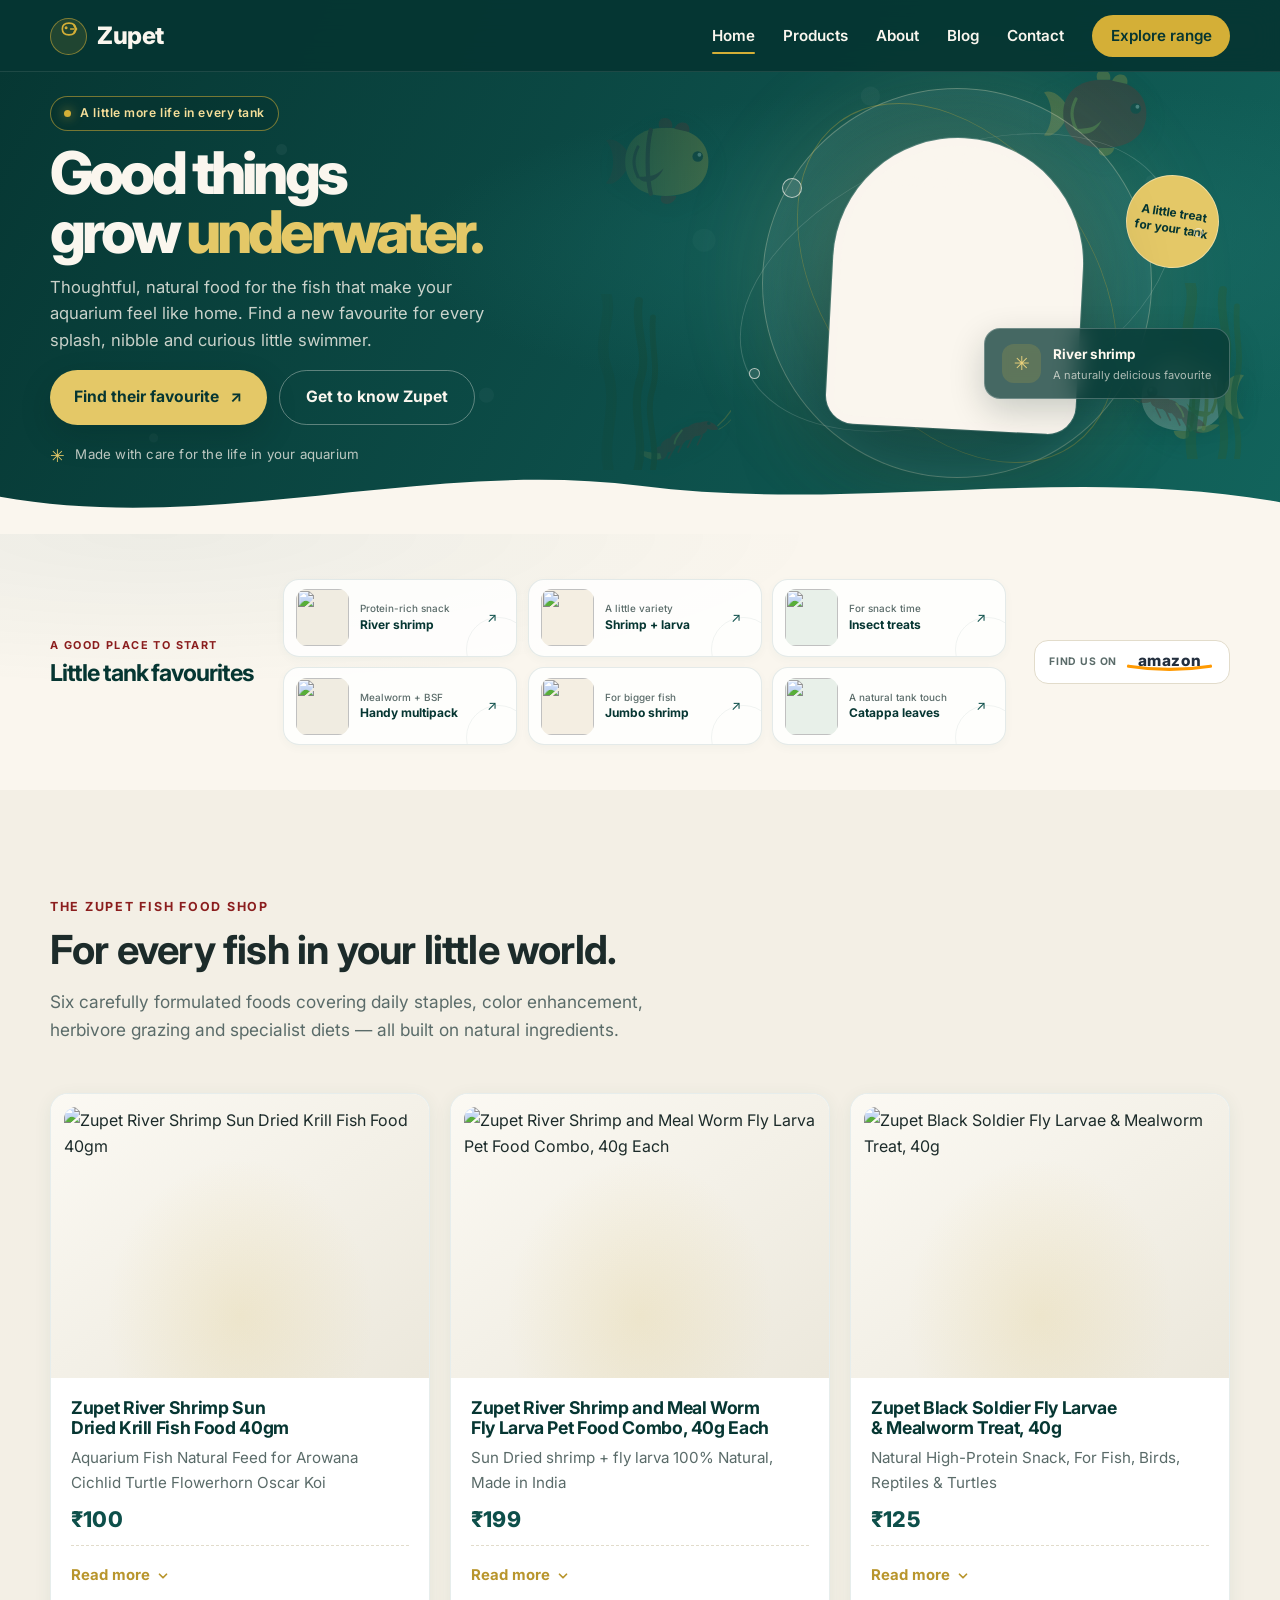
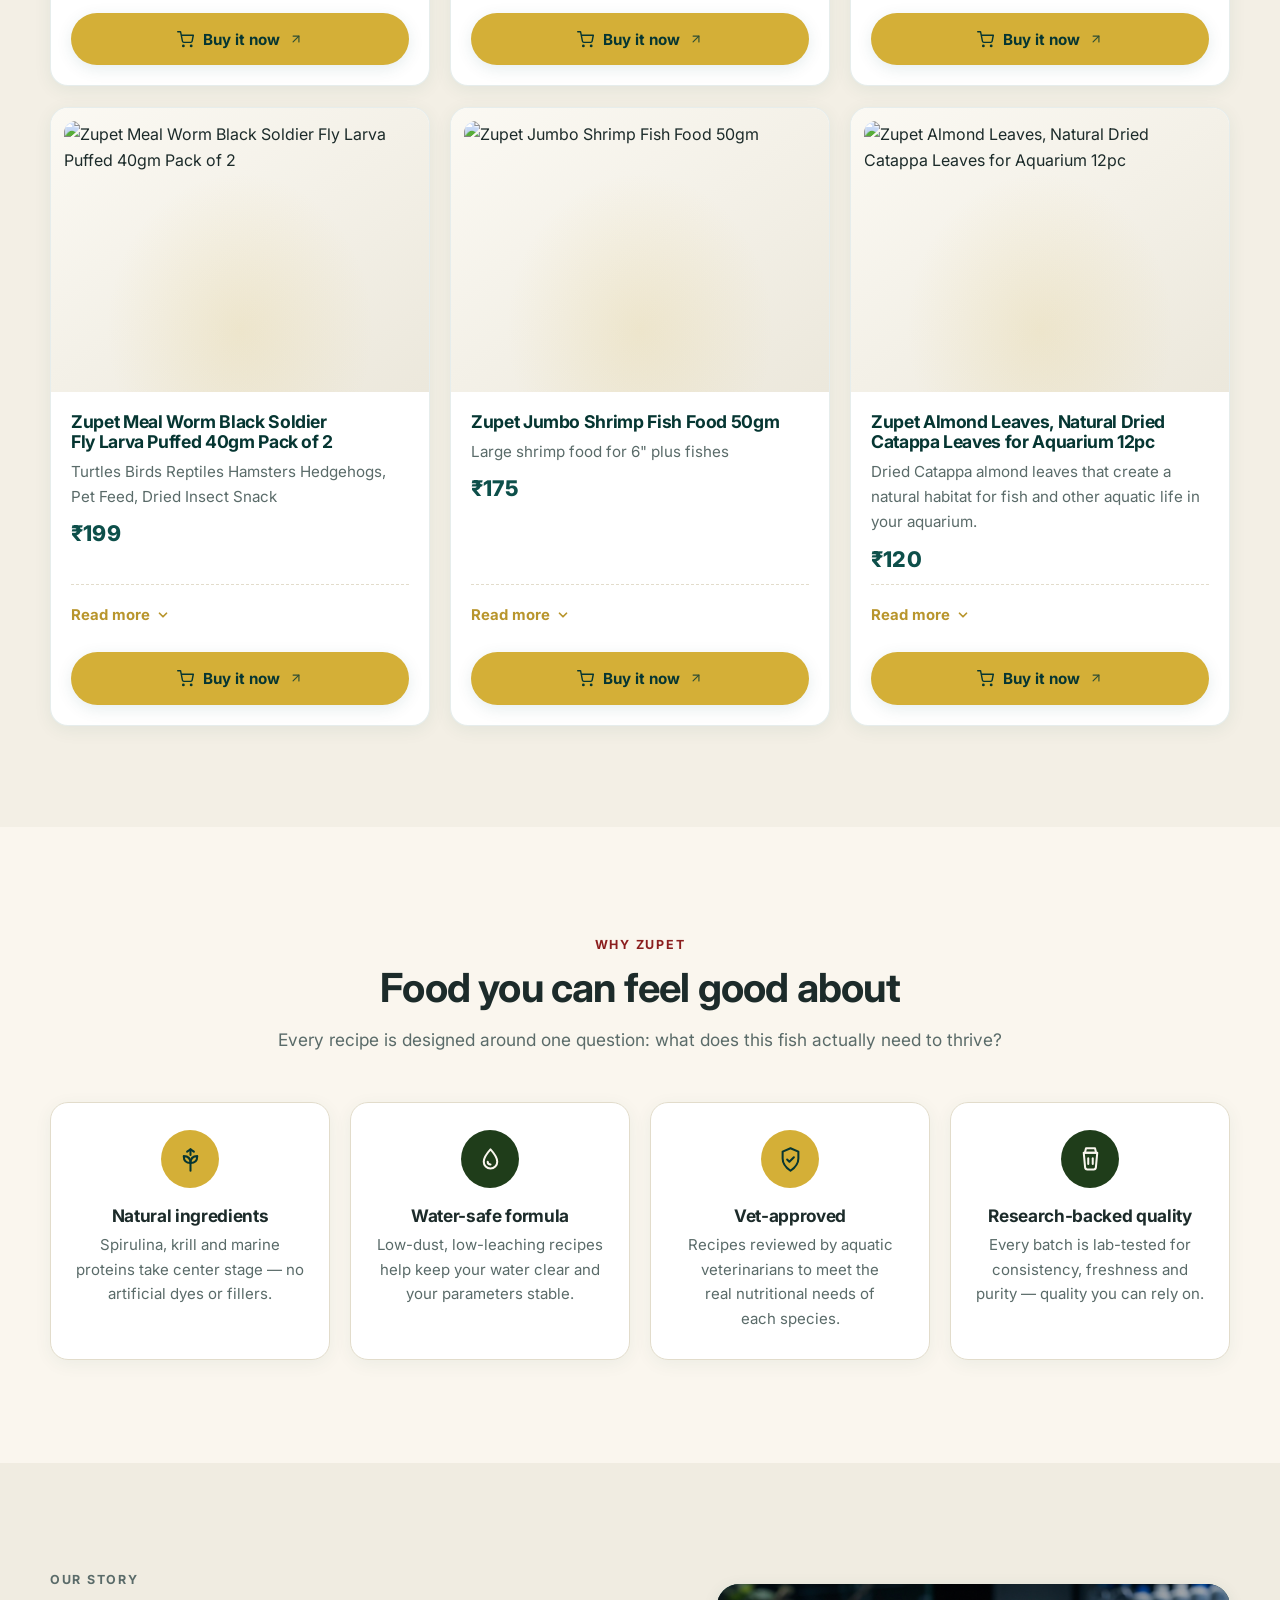
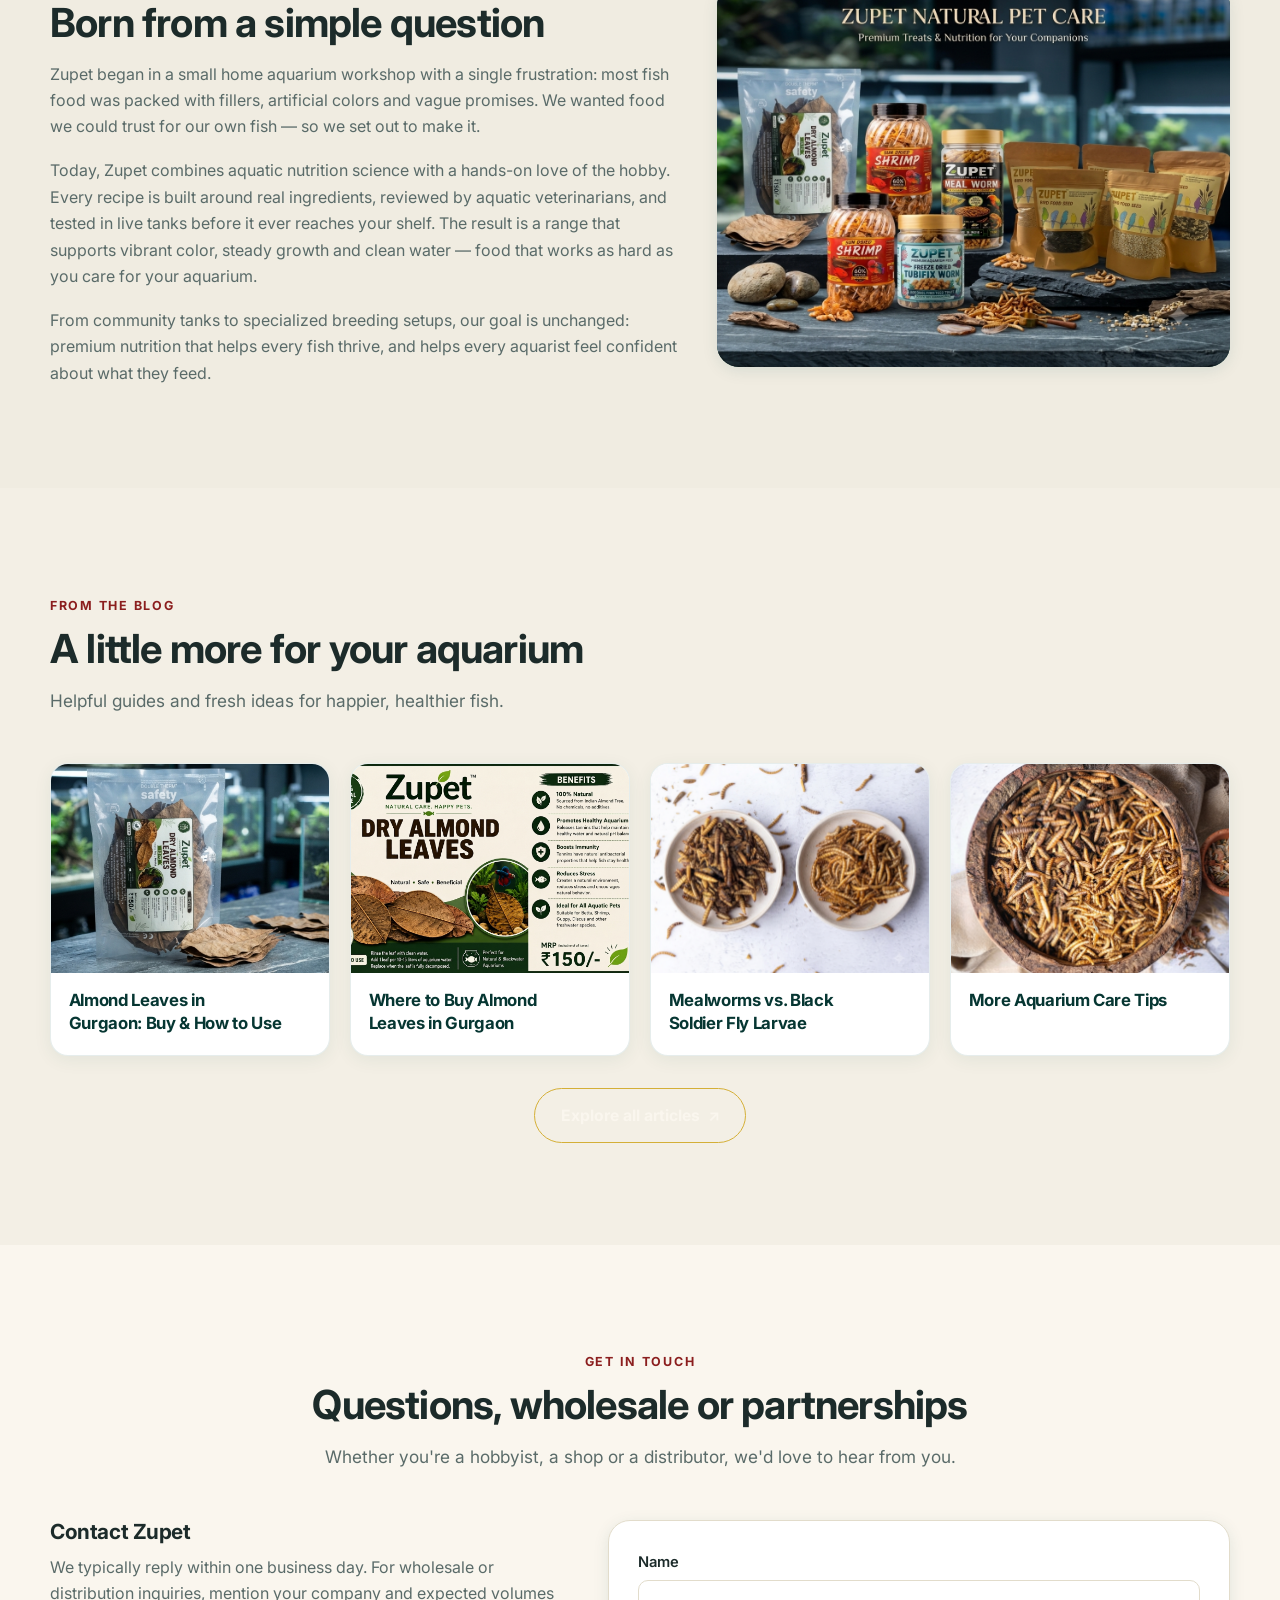
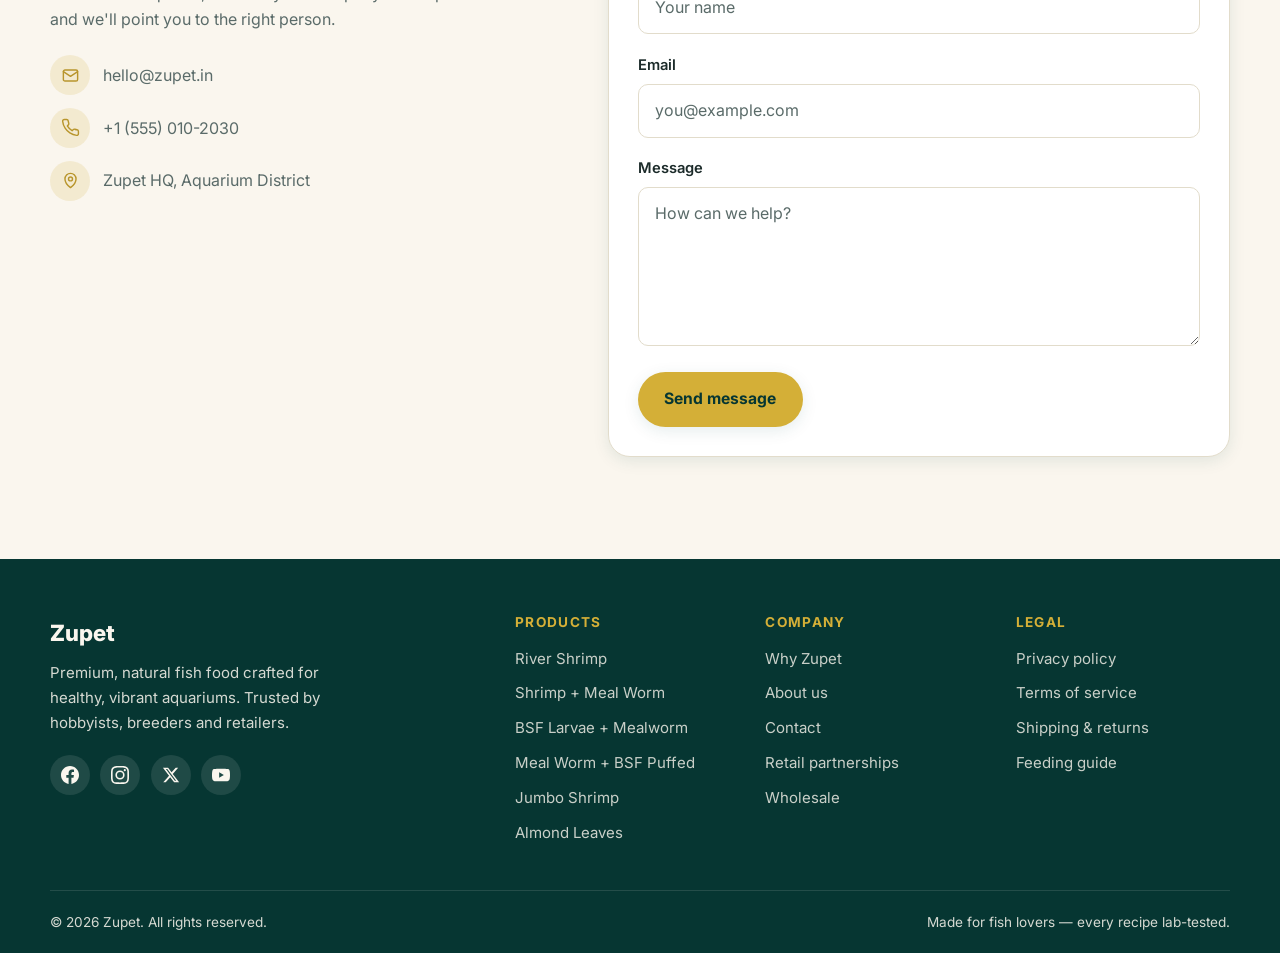
==== commit 9b2d2e35: "fix" ====
--- a/index.html
+++ b/index.html
@@ -182,7 +182,7 @@
   </script>
 </head>
 
-<body>
+<body class="home-page">
 
   <!-- ============================================================
        HEADER / STICKY NAVIGATION
@@ -227,28 +227,50 @@
 
     <!-- ============================================================
          HERO SECTION (id="home")
-         Pure CSS ocean/aquarium gradient + subtle bubble pattern.
-         No stock photos required.
          ============================================================ -->
     <section class="hero" id="home">
       <div class="container hero-inner">
-        <span class="hero-badge">Natural ingredients &middot; Vet-approved &middot; Aquarist-trusted</span>
-        <h1 class="hero-title">Premium nutrition for the world's happiest fish.</h1>
-        <p class="hero-tagline">
-          Zupet crafts complete, natural fish food that supports vibrant color, strong growth
-          and crystal-clear water — trusted by hobbyists, breeders and retailers.
-        </p>
-        <div class="hero-cta">
-          <a href="#products" class="btn btn-primary">Explore the range</a>
-          <a href="#about" class="btn btn-ghost">Our story</a>
+        <div class="hero-copy">
+          <span class="hero-badge"><span class="hero-badge-dot" aria-hidden="true"></span> A little more life in every tank</span>
+          <h1 class="hero-title">Good things grow <span>underwater.</span></h1>
+          <p class="hero-tagline">
+            Thoughtful, natural food for the fish that make your aquarium feel like home.
+            Find a new favourite for every splash, nibble and curious little swimmer.
+          </p>
+          <div class="hero-cta">
+            <a href="#products" class="btn btn-primary">Find their favourite <span aria-hidden="true">↗</span></a>
+            <a href="#about" class="btn btn-ghost">Get to know Zupet</a>
+          </div>
+          <div class="hero-note">
+            <span class="hero-note-stars" aria-hidden="true">✳</span>
+            <span>Made with care for the life in your aquarium</span>
+          </div>
+        </div>
+
+        <div class="hero-visual">
+          <div class="hero-visual-glow"></div>
+          <div class="hero-visual-orbit hero-visual-orbit--one"></div>
+          <div class="hero-visual-orbit hero-visual-orbit--two"></div>
+          <span class="hero-visual-label">A little treat<br>for your tank</span>
+          <a class="hero-product" id="hero-product-link" href="#product-premium-flakes" aria-label="Explore River Shrimp fish food">
+            <img
+              id="hero-product-image"
+              src="https://m.media-amazon.com/images/I/61jZ9udtQ0L._SL1024_.jpg"
+              alt="Zupet River Shrimp Sun Dried Krill Fish Food"
+              fetchpriority="high" />
+          </a>
+          <div class="hero-product-note">
+            <span class="hero-product-note-icon" aria-hidden="true">✳</span>
+            <span><strong id="hero-product-name">River shrimp</strong><small id="hero-product-caption">A naturally delicious favourite</small></span>
+          </div>
+          <span class="hero-visual-bubble hero-visual-bubble--one"></span>
+          <span class="hero-visual-bubble hero-visual-bubble--two"></span>
+          <span class="hero-visual-bubble hero-visual-bubble--three"></span>
         </div>
       </div>
 
       <!-- ============================================================
            DECORATIVE AQUARIUM SCENE
-           Pure inline SVG/CSS — no image files required. Floating fish,
-           shrimp, seaweed and bubbles sit behind the centered copy.
-           Colors are theme-driven via CSS custom properties.
            ============================================================ -->
       <div class="hero-scene" aria-hidden="true">
 
@@ -382,31 +404,47 @@
       </svg>
     </section>
 
-    <!-- ============================================================
-         LOGO SHOWCASE BAND
-         Centered, large, minimal — generous white space.
-         Replace the placeholder <img> src with your own logo file.
-         ============================================================ -->
-    <section class="logo-band" aria-label="Zupet brand logo">
-      <div class="container logo-band-inner">
-        <!--
-          LOGO PLACEHOLDER (showcase):
-          Replace src below with your logo file, e.g. src="img/logo.svg"
-          or "logo.png". Recommended: 320 x 120 px, transparent background.
-        -->
-        <img
-          class="logo-band-image"
-          src="data:image/svg+xml,%3Csvg xmlns='http://www.w3.org/2000/svg' viewBox='0 0 320 120'%3E%3Ctext x='160' y='78' font-family='Inter, Arial, sans-serif' font-size='58' font-weight='800' fill='%230e7a94' text-anchor='middle' letter-spacing='2'%3EZupet%3C/text%3E%3C/svg%3E"
-          alt="Zupet logo — placeholder, replace this image with your own logo file"
-          width="320" height="120" />
-        <p class="logo-band-caption">Insert your official logo here</p>
-
-        <!-- RETAILER BADGE (placeholder): 'Available on Amazon'.
-             Swap this <a> for the official Amazon Associate badge if you
-             have one, or just update the href to your Amazon store/search
-             link. -->
-        <a class="amazon-badge" href="https://www.amazon.com/s?k=zupet" target="_blank" rel="noopener sponsored" aria-label="Zupet is available on Amazon">
-          <span class="amazon-badge-flag">Available on</span>
+    <!-- Shop popular picks without scrolling through the whole range. -->
+    <section class="shop-shortcuts" aria-label="Shop the Zupet range">
+      <div class="container shop-shortcuts-inner">
+        <div class="shop-shortcuts-heading">
+          <p class="shop-shortcuts-kicker">A good place to start</p>
+          <h2>Little tank favourites</h2>
+        </div>
+        <nav class="shop-category-list" aria-label="Shop products by type">
+          <a class="shop-category" href="#product-premium-flakes">
+            <img class="shop-category-image" src="https://m.media-amazon.com/images/I/61jZ9udtQ0L._SL1024_.jpg" alt="" loading="lazy" />
+            <span class="shop-category-copy"><small>Protein-rich snack</small><strong>River shrimp</strong></span>
+            <span class="shop-category-arrow" aria-hidden="true">↗</span>
+          </a>
+          <a class="shop-category" href="#product-color-boost">
+            <img class="shop-category-image" src="https://m.media-amazon.com/images/I/617h3Wos4nL._SL1195_.jpg" alt="" loading="lazy" />
+            <span class="shop-category-copy"><small>A little variety</small><strong>Shrimp + larva</strong></span>
+            <span class="shop-category-arrow" aria-hidden="true">↗</span>
+          </a>
+          <a class="shop-category" href="#product-spirulina-wafers">
+            <img class="shop-category-image" src="https://m.media-amazon.com/images/I/8135bV7ZreL._SL1500_.jpg" alt="" loading="lazy" />
+            <span class="shop-category-copy"><small>For snack time</small><strong>Insect treats</strong></span>
+            <span class="shop-category-arrow" aria-hidden="true">↗</span>
+          </a>
+          <a class="shop-category" href="#product-nano-granules">
+            <img class="shop-category-image" src="https://m.media-amazon.com/images/I/71POME8NPZL._SL1448_.jpg" alt="" loading="lazy" />
+            <span class="shop-category-copy"><small>Mealworm + BSF</small><strong>Handy multipack</strong></span>
+            <span class="shop-category-arrow" aria-hidden="true">↗</span>
+          </a>
+          <a class="shop-category" href="#product-shrimp-delight">
+            <img class="shop-category-image" src="https://m.media-amazon.com/images/I/61EIKLCOBRL._SL1195_.jpg" alt="" loading="lazy" />
+            <span class="shop-category-copy"><small>For bigger fish</small><strong>Jumbo shrimp</strong></span>
+            <span class="shop-category-arrow" aria-hidden="true">↗</span>
+          </a>
+          <a class="shop-category" href="#product-betta-bites">
+            <img class="shop-category-image" src="https://images.meesho.com/images/products/999591450/nzvoj_512.avif?width=512" alt="" loading="lazy" />
+            <span class="shop-category-copy"><small>A natural tank touch</small><strong>Catappa leaves</strong></span>
+            <span class="shop-category-arrow" aria-hidden="true">↗</span>
+          </a>
+        </nav>
+        <a class="amazon-badge" href="https://www.amazon.com/s?k=zupet" target="_blank" rel="noopener sponsored" aria-label="Shop Zupet on Amazon">
+          <span class="amazon-badge-flag">Find us on</span>
           <svg class="amazon-badge-logo" viewBox="0 0 140 36" aria-hidden="true" focusable="false">
             <text x="70" y="24" text-anchor="middle" font-family="Inter, Arial, sans-serif" font-weight="800" font-size="24" letter-spacing="1" fill="#232F3E">amazon</text>
             <path d="M7 25 Q 70 35 133 25" fill="none" stroke="#FF9900" stroke-width="5" stroke-linecap="round"/>
@@ -434,8 +472,8 @@
     <section class="section products" id="products">
       <div class="container">
         <div class="section-head reveal">
-          <p class="eyebrow">The full range</p>
-          <h2 class="section-title">Every species. Every stage. One brand.</h2>
+          <p class="eyebrow">The Zupet fish food shop</p>
+          <h2 class="section-title">For every fish in your little world.</h2>
           <p class="section-lead">
             Six carefully formulated foods covering daily staples, color enhancement,
             herbivore grazing and specialist diets — all built on natural ingredients.
@@ -856,19 +894,71 @@
           </p>
         </div>
 
-        <!-- Decorative panel (CSS-only aquarium scene placeholder) -->
-        <div class="about-panel reveal" style="--d:.1s" aria-hidden="true">
-          <div class="about-panel-bubbles">
-            <span></span><span></span><span></span><span></span><span></span>
-          </div>
-          <svg class="about-panel-fish" viewBox="0 0 120 80">
-            <path d="M16 40c0-17 14-23 36-23 20 0 35 9 43 23-8 14-23 23-43 23-22 0-36-6-36-23z" fill="rgba(255,255,255,.16)" stroke="rgba(255,255,255,.5)" stroke-width="2"/>
-            <path d="M66 40h18M90 26l12 14-12 14" fill="none" stroke="rgba(255,255,255,.7)" stroke-width="3" stroke-linecap="round" stroke-linejoin="round"/>
-            <circle cx="34" cy="33" r="3" fill="#fff"/>
-          </svg>
-          <p class="about-panel-note">No stock photos — just clean CSS gradients and a little imagination.</p>
-        </div>
-
+        <figure class="about-panel reveal" style="--d:.1s">
+          <img
+            class="about-panel-image"
+            src="img/Gemini_Generated_Image_pwt8ckpwt8ckpwt8.png"
+            alt="Zupet aquarium care products displayed in a planted aquarium"
+            width="1200"
+            height="896"
+            loading="lazy" />
+        </figure>
+
+      </div>
+    </section>
+
+    <!-- ============================================================
+         FROM THE BLOG
+         ============================================================ -->
+    <section class="section home-blog" id="home-blog">
+      <div class="container">
+        <div class="section-head reveal">
+          <p class="eyebrow">From the blog</p>
+          <h2 class="section-title">A little more for your aquarium</h2>
+          <p class="section-lead">Helpful guides and fresh ideas for happier, healthier fish.</p>
+        </div>
+
+        <div class="home-blog-grid">
+          <article class="home-blog-card reveal">
+            <a class="home-blog-image" href="articles/almond-leaves-in-gurgaon-gurugram-buy-and-how-to-use-zupet.html">
+              <img src="img/blog/gemini_generated_image_vovykkvovykkvovy.png" alt="Indian almond leaves for an aquarium" loading="lazy" />
+            </a>
+            <h3 class="home-blog-title">
+              <a href="articles/almond-leaves-in-gurgaon-gurugram-buy-and-how-to-use-zupet.html">Almond Leaves in Gurgaon: Buy &amp; How to Use</a>
+            </h3>
+          </article>
+
+          <article class="home-blog-card reveal" style="--d:.06s">
+            <a class="home-blog-image" href="articles/almond-leaves-in-gurgaon-gurugram-where-to-buy-and-how-to-us.html">
+              <img src="img/blog/gemini_generated_image_dnym2sdnym2sdnym.png" alt="A guide to buying and using almond leaves in Gurgaon" loading="lazy" />
+            </a>
+            <h3 class="home-blog-title">
+              <a href="articles/almond-leaves-in-gurgaon-gurugram-where-to-buy-and-how-to-us.html">Where to Buy Almond Leaves in Gurgaon</a>
+            </h3>
+          </article>
+
+          <article class="home-blog-card reveal" style="--d:.12s">
+            <a class="home-blog-image" href="articles/mealworms-vs-black-soldier-fly-larvae-which-is-better-for-aq.html">
+              <img src="img/blog/gemini_generated_image_2lkow22lkow22lko.png" alt="Mealworms and black soldier fly larvae for aquarium fish" loading="lazy" />
+            </a>
+            <h3 class="home-blog-title">
+              <a href="articles/mealworms-vs-black-soldier-fly-larvae-which-is-better-for-aq.html">Mealworms vs. Black Soldier Fly Larvae</a>
+            </h3>
+          </article>
+
+          <article class="home-blog-card reveal" style="--d:.18s">
+            <a class="home-blog-image" href="blog.html">
+              <img src="img/blog/gemini_generated_image_vnpm2vvnpm2vvnpm-1.png" alt="A bowl of dried mealworms, a natural fish treat" loading="lazy" />
+            </a>
+            <h3 class="home-blog-title">
+              <a href="blog.html">More Aquarium Care Tips</a>
+            </h3>
+          </article>
+        </div>
+
+        <div class="home-blog-action reveal">
+          <a class="btn btn-ghost" href="blog.html">Explore all articles <span aria-hidden="true">↗</span></a>
+        </div>
       </div>
     </section>
 
--- a/style.css
+++ b/style.css
@@ -395,7 +395,8 @@
 }
 
 .hero-tagline {
-  font-size: cla0, 246, 238, .92);
+  font-size: clamp(1rem, 2vw, 1.15rem);
+  color: rgba(250, 246, 238, .92);
   max-width: 56ch;
   margin-bottom: 2.2rem;
 }
@@ -839,59 +840,24 @@
 .about-copy p { color: var(--color-text-muted); }
 .about-copy .section-title { color: var(--color-text); }
 
-/* Decorative CSS-only panel (no stock photos) */
 .about-panel {
   position: relative;
-  display: flex;
-  align-items: center;
-  justify-content: center;
-  flex-direction: column;
-  gap: 1.25rem;
-  min-height: 300px;
+  min-width: 0;
+  width: 100%;
+  aspect-ratio: 1200 / 896;
   border-radius: var(--radius-lg);
-  padding: 2rem;
   overflow: hidden;
-  color: var(--color-bg);
-  background: linear-gradient(150deg, var(--color-primary-light) 0%, var(--color-primary) 55%, var(--color-primary-dark) 100%);
-}
-
-.about-panel::before {
-  content: "";
+  background: var(--color-primary-dark);
+  box-shadow: var(--shadow-card);
+}
+
+.about-panel-image {
   position: absolute;
   inset: 0;
-  background-image:
-    radial-gradient(circle at 25% 20%, rgba(255,255,255,.10) 0 6px, transparent 7px),
-    radial-gradient(circle at 75% 65%, rgba(255,255,255,.08) 0 8px, transparent 9px),
-    radial-gradient(circle at 55% 30%, rgba(255,255,255,.06) 0 4px, transparent 5px);
-}
-
-.about-panel-fish { width: clamp(160px, 45%, 220px); }
-
-.about-panel-note {
-  position: relative;
-  font-size: .82rem;
-  opacity: .85;
-  max-width: 28ch;
-  text-align: center;
-}
-
-.about-panel-bubbles span {
-  position: absolute;
-  bottom: -10px;
-  border-radius: 50%;
-  background: rgba(255, 255, 255, .14);
-  animation: float-up 7s linear infinite;
-}
-.about-panel-bubbles span:nth-child(1) { left: 12%;  width: 14px; height: 14px; animation-delay: 0s; }
-.about-panel-bubbles span:nth-child(2) { left: 38%;  width: 9px;  height: 9px;  animation-delay: 1.6s; }
-.about-panel-bubbles span:nth-child(3) { left: 58%;  width: 16px; height: 16px; animation-delay: 3.1s; }
-.about-panel-bubbles span:nth-child(4) { left: 78%;  width: 10px; height: 10px; animation-delay: 4.4s; }
-.about-panel-bubbles span:nth-child(5) { left: 90%;  width: 12px; height: 12px; animation-delay: 2.2s; }
-
-@keyframes float-up {
-  0%   { transform: translateY(0); opacity: 0; }
-  15%  { opacity: 1; }
-  100% { transform: translateY(-320px); opacity: 0; }
+  display: block;
+  width: 100%;
+  height: 100%;
+  object-fit: contain;
 }
 
 /* --------------------------------------------------------------------------
@@ -1137,7 +1103,6 @@
     transition: none;
   }
 
-  .about-panel-bubbles span,
   .read-more-content,
   .hero-wave {
     animation: none !important;
@@ -1152,3 +1117,649 @@
 
   * { transition-duration: .01ms !important; }
 }
+
+/* --------------------------------------------------------------------------
+   16. HOMEPAGE SHOP EXPERIENCE
+   -------------------------------------------------------------------------- */
+.home-page .site-header {
+  background: rgba(6, 54, 50, .94);
+  border-bottom-color: rgba(250, 246, 238, .1);
+}
+
+.home-page .nav-logo {
+  gap: .65rem;
+  font-size: 1.5rem;
+}
+
+.home-page .nav-logo-mark {
+  width: 37px;
+  height: 37px;
+  justify-content: center;
+  border: 1px solid rgba(var(--color-accent-rgb), .55);
+  border-radius: 50%;
+  background: rgba(var(--color-accent-rgb), .13);
+}
+
+.home-page .hero {
+  min-height: min(42svh, 380px);
+  padding-top: calc(var(--header-h) + clamp(.75rem, 2vw, 1.5rem));
+  padding-bottom: clamp(3rem, 5vw, 4rem);
+  background:
+    radial-gradient(ellipse at 79% 47%, rgba(26, 107, 100, .78), transparent 42%),
+    linear-gradient(118deg, #063632 0%, #0d4f4a 56%, #12645c 100%);
+}
+
+.home-page .hero::before {
+  opacity: .45;
+}
+
+.home-page .hero-inner {
+  display: grid;
+  grid-template-columns: minmax(0, 1.02fr) minmax(280px, .98fr);
+  align-items: center;
+  gap: clamp(1rem, 5vw, 5rem);
+  max-width: 1280px;
+}
+
+.hero-copy {
+  position: relative;
+  z-index: 2;
+  max-width: 620px;
+}
+
+.home-page .hero-badge {
+  display: inline-flex;
+  align-items: center;
+  gap: .6rem;
+  margin-bottom: .85rem;
+  padding: .4rem .8rem;
+  border-color: rgba(var(--color-accent-rgb), .55);
+  background: rgba(4, 38, 35, .27);
+  color: #f6df9a;
+  font-size: .76rem;
+  letter-spacing: .045em;
+}
+
+.hero-badge-dot {
+  width: 7px;
+  height: 7px;
+  border-radius: 50%;
+  background: #d4af37;
+  box-shadow: 0 0 12px rgba(212, 175, 55, .8);
+}
+
+.home-page .hero-title {
+  max-width: 13ch;
+  margin-bottom: .8rem;
+  font-size: clamp(2.65rem, 4.6vw, 4rem);
+  line-height: .99;
+  letter-spacing: -.065em;
+}
+
+.hero-title span { color: #e4c867; }
+
+.home-page .hero-tagline {
+  max-width: 44ch;
+  margin-bottom: 1rem;
+  color: rgba(250, 246, 238, .8);
+  font-size: clamp(.95rem, 1.3vw, 1.05rem);
+  line-height: 1.6;
+}
+
+.home-page .hero-cta { gap: .8rem; }
+
+.home-page .hero-cta .btn-primary {
+  gap: .7rem;
+  padding-inline: 1.45rem;
+  background: #e4c867;
+  box-shadow: 0 12px 32px rgba(1, 28, 26, .2);
+}
+
+.home-page .hero-cta .btn-primary:hover {
+  background: #f0d986;
+  box-shadow: 0 15px 36px rgba(1, 28, 26, .3);
+}
+
+.home-page .hero-cta .btn-ghost {
+  border-color: rgba(250, 246, 238, .35);
+  color: var(--color-bg);
+}
+
+.home-page .hero-cta .btn-ghost:hover {
+  border-color: var(--color-accent);
+  background: rgba(255, 255, 255, .08);
+}
+
+.hero-note {
+  display: flex;
+  align-items: center;
+  gap: .65rem;
+  margin-top: 1rem;
+  color: rgba(250, 246, 238, .75);
+  font-size: .83rem;
+  letter-spacing: .015em;
+}
+
+.hero-note-stars {
+  color: #e4c867;
+  font-size: 1.1rem;
+}
+
+.hero-visual {
+  position: relative;
+  display: grid;
+  min-height: clamp(200px, 23vw, 280px);
+  place-items: center;
+  isolation: isolate;
+}
+
+.hero-visual-glow {
+  position: absolute;
+  z-index: -2;
+  width: min(82%, 390px);
+  aspect-ratio: 1;
+  border: 1px solid rgba(246, 235, 198, .3);
+  border-radius: 50%;
+  background:
+    radial-gradient(circle at 48% 46%, rgba(232, 211, 143, .27), transparent 67%),
+    rgba(250, 246, 238, .055);
+  box-shadow: 0 0 95px rgba(220, 192, 104, .12), inset 0 0 45px rgba(250, 246, 238, .05);
+}
+
+.hero-visual-orbit {
+  position: absolute;
+  z-index: -1;
+  width: min(94%, 455px);
+  aspect-ratio: 1;
+  border: 1px solid rgba(250, 246, 238, .18);
+  border-radius: 50%;
+  transform: rotate(-22deg) scaleY(.58);
+}
+
+.hero-visual-orbit--two {
+  width: min(83%, 400px);
+  border-color: rgba(var(--color-accent-rgb), .34);
+  transform: rotate(54deg) scaleY(.67);
+}
+
+.hero-product {
+  display: block;
+  width: clamp(175px, 21vw, 250px);
+  aspect-ratio: 4 / 4.65;
+  overflow: hidden;
+  border: 8px solid rgba(250, 246, 238, .92);
+  border-radius: 155px 155px 35px 35px;
+  background: var(--color-bg);
+  box-shadow: 0 32px 85px rgba(2, 30, 27, .44), 0 0 0 1px rgba(255, 255, 255, .2);
+  transform: rotate(3deg);
+}
+
+.hero-product:focus-visible {
+  outline: 3px solid #e4c867;
+  outline-offset: 7px;
+}
+
+.hero-product img {
+  width: 100%;
+  height: 100%;
+  object-fit: cover;
+  object-position: center;
+  transition: opacity .25s ease;
+}
+
+.hero-product img.is-changing {
+  opacity: .25;
+}
+
+.hero-visual-label {
+  position: absolute;
+  top: 13%;
+  right: 2%;
+  display: grid;
+  width: 93px;
+  height: 93px;
+  place-content: center;
+  border: 1px solid rgba(255, 255, 255, .35);
+  border-radius: 50%;
+  background: #e4c867;
+  color: var(--color-primary-dark);
+  font-size: .74rem;
+  font-weight: 700;
+  line-height: 1.35;
+  text-align: center;
+  transform: rotate(9deg);
+}
+
+.hero-product-note {
+  position: absolute;
+  right: 0;
+  bottom: 10%;
+  display: flex;
+  align-items: center;
+  gap: .75rem;
+  padding: .85rem 1.1rem;
+  border: 1px solid rgba(255, 255, 255, .24);
+  border-radius: 16px;
+  background: rgba(6, 54, 50, .74);
+  box-shadow: 0 12px 35px rgba(2, 30, 27, .2);
+  backdrop-filter: blur(12px);
+}
+
+.hero-product-note-icon {
+  display: grid;
+  width: 39px;
+  height: 39px;
+  place-items: center;
+  border-radius: 12px;
+  background: rgba(var(--color-accent-rgb), .18);
+  color: #ead17b;
+  font-size: 1.2rem;
+}
+
+.hero-product-note strong,
+.hero-product-note small { display: block; }
+
+.hero-product-note strong { color: #fffaf0; font-size: .84rem; }
+.hero-product-note small { margin-top: .1rem; color: rgba(250, 246, 238, .68); font-size: .69rem; }
+
+.hero-visual-bubble {
+  position: absolute;
+  width: 15px;
+  height: 15px;
+  border: 1px solid rgba(250, 246, 238, .66);
+  border-radius: 50%;
+  background: rgba(250, 246, 238, .1);
+}
+
+.hero-visual-bubble--one { top: 14%; left: 18%; width: 20px; height: 20px; }
+.hero-visual-bubble--two { top: 31%; right: 5%; width: 9px; height: 9px; }
+.hero-visual-bubble--three { bottom: 17%; left: 12%; width: 11px; height: 11px; }
+
+.home-page .hero-scene {
+  inset-inline-start: 44%;
+  opacity: .38;
+  -webkit-mask-image: linear-gradient(90deg, transparent, #000 22%, #000);
+  mask-image: linear-gradient(90deg, transparent, #000 22%, #000);
+}
+
+.home-page .hero-scene .hero-fish {
+  opacity: .62;
+  filter: drop-shadow(0 5px 12px rgba(6, 54, 50, .45));
+}
+
+.home-page .hero-scene .hero-shrimp { opacity: .55; }
+
+.home-page .hero-wave { height: clamp(50px, 7vw, 82px); }
+
+.shop-shortcuts {
+  position: relative;
+  z-index: 3;
+  padding-block: clamp(1.65rem, 4vw, 2.8rem);
+  background:
+    radial-gradient(ellipse at 12% 0%, rgba(var(--color-primary-rgb), .055), transparent 42%),
+    var(--color-bg);
+}
+
+.shop-shortcuts-inner {
+  display: grid;
+  grid-template-columns: minmax(160px, .85fr) minmax(0, 3fr) auto;
+  align-items: center;
+  gap: 1.25rem 1.75rem;
+}
+
+.shop-shortcuts-kicker {
+  margin-bottom: .35rem;
+  color: var(--color-secondary);
+  font-size: .68rem;
+  font-weight: 700;
+  letter-spacing: .13em;
+  text-transform: uppercase;
+}
+
+.shop-shortcuts-heading h2 {
+  color: var(--color-primary-dark);
+  font-size: clamp(1.15rem, 2vw, 1.45rem);
+  letter-spacing: -.045em;
+}
+
+.shop-category-list {
+  display: grid;
+  grid-template-columns: repeat(3, minmax(0, 1fr));
+  gap: .65rem;
+}
+
+.shop-category {
+  position: relative;
+  display: flex;
+  min-height: 76px;
+  align-items: center;
+  gap: .7rem;
+  padding: .6rem .75rem;
+  overflow: hidden;
+  border: 1px solid rgba(var(--color-primary-rgb), .11);
+  border-radius: 16px;
+  background: rgba(255, 255, 255, .82);
+  box-shadow: 0 3px 10px rgba(13, 79, 74, .035);
+  color: var(--color-text);
+  transition: border-color .22s ease, background-color .22s ease, transform .22s ease, box-shadow .22s ease;
+}
+
+.shop-category::after {
+  position: absolute;
+  right: -15px;
+  bottom: -26px;
+  width: 65px;
+  height: 65px;
+  border: 1px solid rgba(var(--color-primary-rgb), .06);
+  border-radius: 50%;
+  content: "";
+  pointer-events: none;
+}
+
+.shop-category:nth-child(3n + 2) .shop-category-image {
+  background-color: #f4eee2;
+}
+
+.shop-category:nth-child(3n) .shop-category-image {
+  background-color: #e8f0e9;
+}
+
+.shop-category:hover {
+  transform: translateY(-3px);
+  border-color: rgba(var(--color-primary-rgb), .28);
+  background: #fff;
+  box-shadow: 0 10px 22px rgba(13, 79, 74, .1);
+}
+
+.shop-category:focus-visible {
+  outline: 3px solid var(--color-accent);
+  outline-offset: 3px;
+}
+
+.shop-category-image {
+  display: block;
+  width: 53px;
+  height: 57px;
+  flex: 0 0 53px;
+  border-radius: 11px;
+  background: #f0ece1;
+  object-fit: cover;
+  transition: transform .25s ease;
+}
+
+.shop-category:hover .shop-category-image {
+  transform: scale(1.05);
+}
+
+.shop-category-copy {
+  display: grid;
+  min-width: 0;
+  gap: .16rem;
+  line-height: 1.2;
+}
+
+.shop-category-copy small {
+  overflow: hidden;
+  color: var(--color-text-muted);
+  font-size: .62rem;
+  font-weight: 500;
+  text-overflow: ellipsis;
+  white-space: nowrap;
+}
+
+.shop-category-copy strong {
+  color: var(--color-primary-dark);
+  font-size: .75rem;
+  font-weight: 700;
+}
+
+.shop-category-arrow {
+  position: relative;
+  z-index: 1;
+  display: grid;
+  width: 25px;
+  height: 25px;
+  flex: 0 0 25px;
+  place-items: center;
+  margin-left: auto;
+  color: var(--color-primary);
+  font-size: .82rem;
+  transition: background-color .2s ease, transform .2s ease;
+}
+
+.shop-category:hover .shop-category-arrow {
+  transform: translate(2px, -2px);
+}
+
+.home-page .amazon-badge {
+  gap: .45rem;
+  margin: 0;
+  padding: .6rem .85rem;
+  border-radius: 14px;
+  box-shadow: none;
+}
+
+.home-page .amazon-badge-flag { font-size: .65rem; }
+.home-page .amazon-badge-logo { width: 91px; }
+
+.home-page .products { background: #f3efe5; }
+
+.home-page .products .section-head {
+  max-width: none;
+  margin-inline: 0;
+  text-align: left;
+}
+
+.home-page .products .section-head .section-lead { max-width: 60ch; }
+
+.home-page .products .eyebrow { color: var(--color-secondary); }
+
+.home-page .product-grid { gap: 1.25rem; }
+
+.home-page .product-card {
+  border-color: rgba(13, 79, 74, .1);
+  border-radius: 18px;
+  box-shadow: 0 4px 18px rgba(13, 79, 74, .07);
+}
+
+.home-page .product-card:hover {
+  transform: translateY(-5px);
+  border-color: rgba(13, 79, 74, .26);
+  box-shadow: 0 18px 35px rgba(13, 79, 74, .12);
+}
+
+.home-page .product-media {
+  padding: .8rem;
+  background:
+    radial-gradient(ellipse at 50% 78%, rgba(var(--color-accent-rgb), .14), transparent 50%),
+    linear-gradient(145deg, #fbf9f3, #ece8dc);
+}
+
+.home-page .product-img img { border-radius: 12px; }
+
+.home-page .product-body { padding: 1.25rem; }
+
+.home-page .product-title {
+  color: var(--color-primary-dark);
+  font-size: 1.1rem;
+}
+
+.home-page .why-card {
+  border-radius: 18px;
+  box-shadow: 0 4px 18px rgba(13, 79, 74, .06);
+}
+
+.home-blog { background: #f3efe5; }
+
+.home-blog .section-head {
+  max-width: none;
+  margin-inline: 0;
+  text-align: left;
+}
+
+.home-blog .eyebrow { color: var(--color-secondary); }
+
+.home-blog-grid {
+  display: grid;
+  grid-template-columns: 1fr;
+  gap: 1.25rem;
+}
+
+.home-blog-card {
+  overflow: hidden;
+  border: 1px solid rgba(13, 79, 74, .1);
+  border-radius: 18px;
+  background: var(--color-card);
+  box-shadow: 0 4px 18px rgba(13, 79, 74, .07);
+  transition: transform .25s ease, box-shadow .25s ease;
+}
+
+.home-blog-card:hover {
+  transform: translateY(-5px);
+  box-shadow: 0 18px 35px rgba(13, 79, 74, .12);
+}
+
+.home-blog-image {
+  display: block;
+  aspect-ratio: 4 / 3;
+  overflow: hidden;
+  background: var(--color-bg-alt);
+}
+
+.home-blog-image img {
+  display: block;
+  width: 100%;
+  height: 100%;
+  object-fit: cover;
+  transition: transform .35s ease;
+}
+
+.home-blog-card:hover .home-blog-image img { transform: scale(1.04); }
+
+.home-blog-title {
+  padding: 1rem 1.1rem 1.2rem;
+  color: var(--color-primary-dark);
+  font-size: 1.05rem;
+  line-height: 1.4;
+}
+
+.home-blog-title a { color: inherit; }
+.home-blog-title a:hover { color: var(--color-primary); }
+
+.home-blog-action {
+  display: flex;
+  justify-content: center;
+  margin-top: 2rem;
+}
+
+@media (min-width: 600px) {
+  .home-blog-grid { grid-template-columns: repeat(2, 1fr); }
+}
+
+@media (min-width: 1024px) {
+  .home-blog-grid { grid-template-columns: repeat(4, 1fr); }
+}
+
+@media (max-width: 1023px) {
+  .shop-shortcuts-inner {
+    grid-template-columns: 1fr auto;
+  }
+
+  .shop-category-list {
+    grid-column: 1 / -1;
+    grid-row: 2;
+  }
+
+  .home-page .amazon-badge {
+    grid-column: 2;
+    grid-row: 1;
+  }
+}
+
+@media (max-width: 767px) {
+  .home-page .hero {
+    min-height: auto;
+    padding-top: calc(var(--header-h) + 1rem);
+    padding-bottom: 3.5rem;
+  }
+
+  .home-page .hero-inner {
+    grid-template-columns: 1fr;
+    gap: .5rem;
+  }
+
+  .hero-copy {
+    padding-block: 0;
+  }
+
+  .home-page .hero-title {
+    max-width: 10ch;
+    margin-bottom: .65rem;
+    font-size: clamp(2.7rem, 9vw, 3.7rem);
+  }
+
+  .home-page .hero-tagline {
+    max-width: 49ch;
+    margin-bottom: .85rem;
+    font-size: .95rem;
+  }
+
+  .home-page .hero-cta .btn { min-width: auto; }
+
+  .hero-note { margin-top: .7rem; }
+
+  .hero-visual { min-height: 190px; }
+
+  .hero-product { width: clamp(155px, 40vw, 200px); }
+
+  .hero-visual-label { top: 8%; right: 6%; }
+
+  .hero-product-note { right: 2%; bottom: 5%; }
+
+  .home-page .hero-scene { inset-inline-start: 20%; }
+
+  .shop-shortcuts-inner { gap: 1rem; }
+
+  .shop-category-list {
+    display: flex;
+    grid-column: 1 / -1;
+    grid-row: 2;
+    overflow-x: auto;
+    padding: .1rem .1rem .65rem;
+    scroll-snap-type: x mandatory;
+    scrollbar-width: thin;
+  }
+
+  .shop-category {
+    min-width: 190px;
+    min-height: 72px;
+    scroll-snap-align: start;
+  }
+}
+
+@media (max-width: 480px) {
+  .home-page .hero-cta { align-items: stretch; }
+
+  .home-page .hero-cta .btn {
+    min-width: 0;
+    padding-inline: 1rem;
+    font-size: .88rem;
+  }
+
+  .home-page .hero-title { font-size: clamp(2.8rem, 12vw, 3.6rem); }
+
+  .hero-visual { min-height: 165px; }
+
+  .hero-product { width: clamp(140px, 43vw, 175px); }
+
+  .hero-visual-label {
+    right: 0;
+    width: 79px;
+    height: 79px;
+    font-size: .65rem;
+  }
+
+  .hero-product-note { right: -2%; }
+
+  .home-page .amazon-badge { padding: .55rem .65rem; }
+}
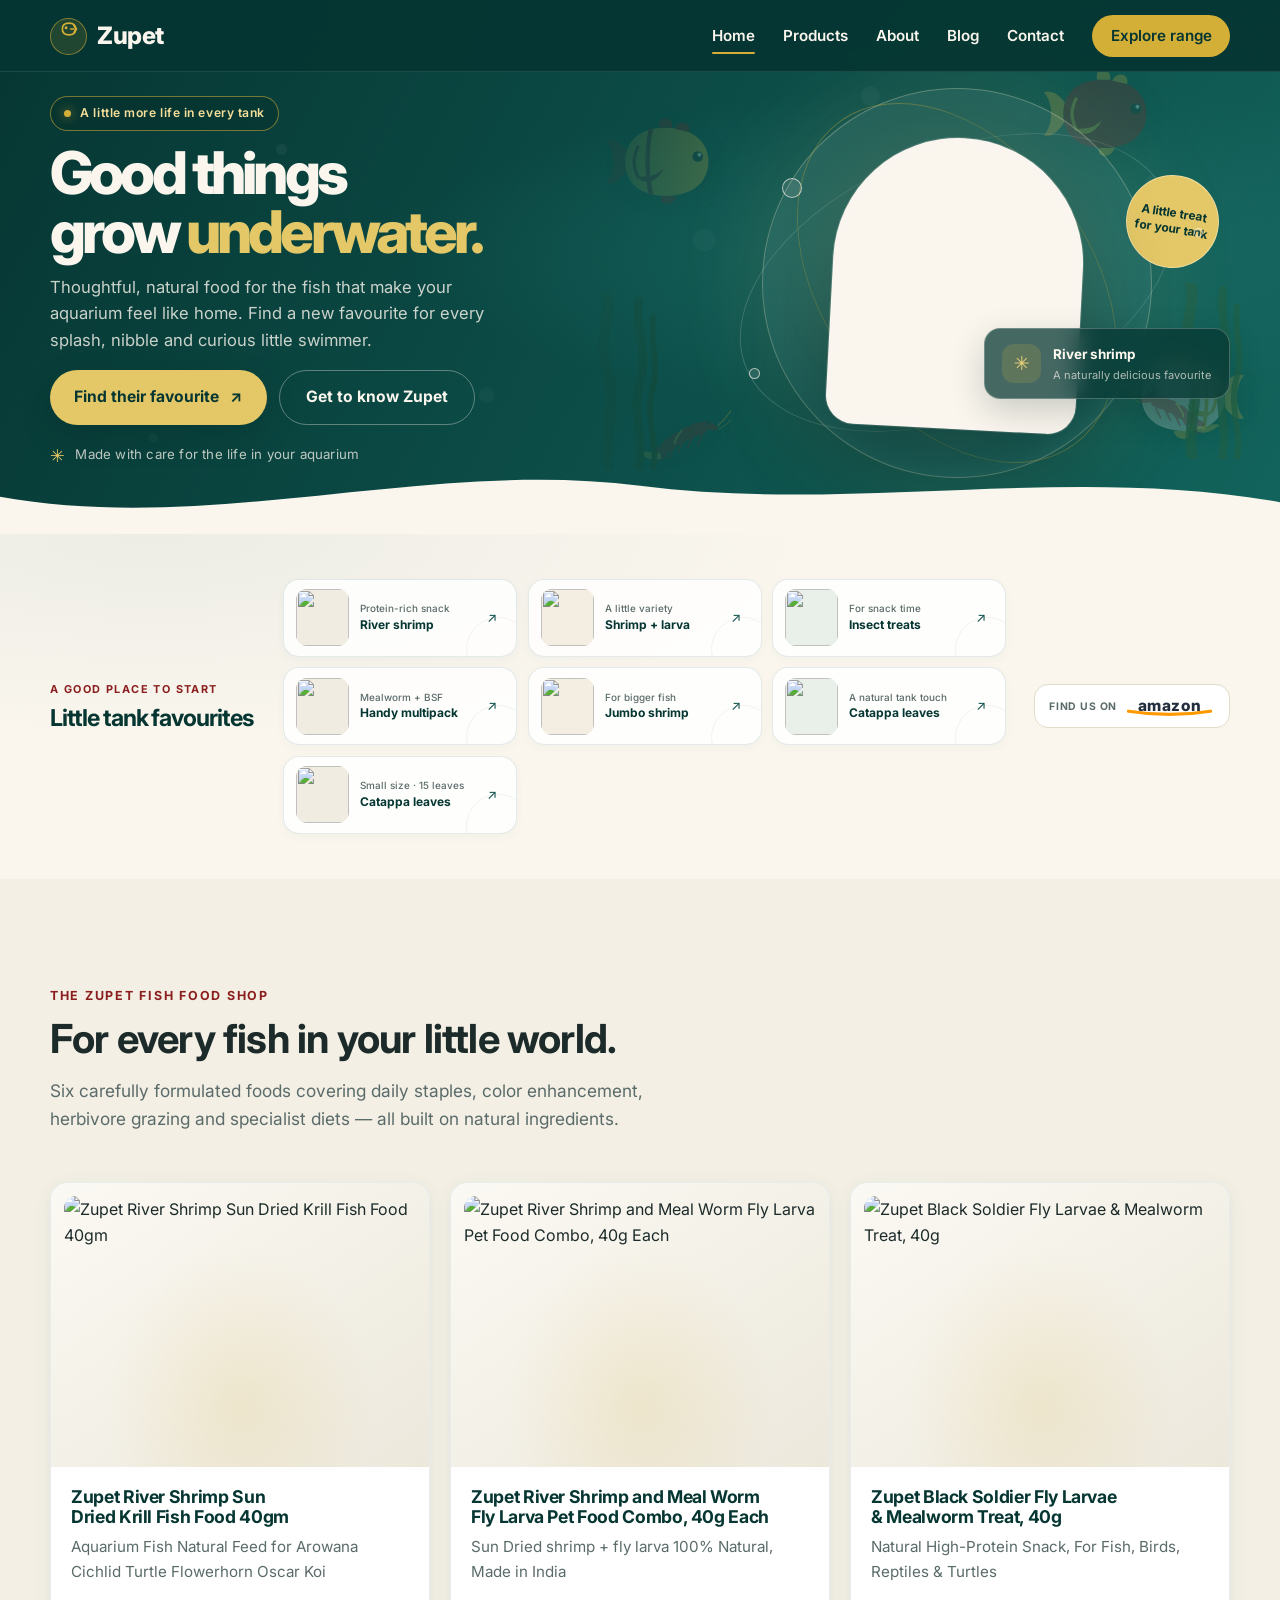
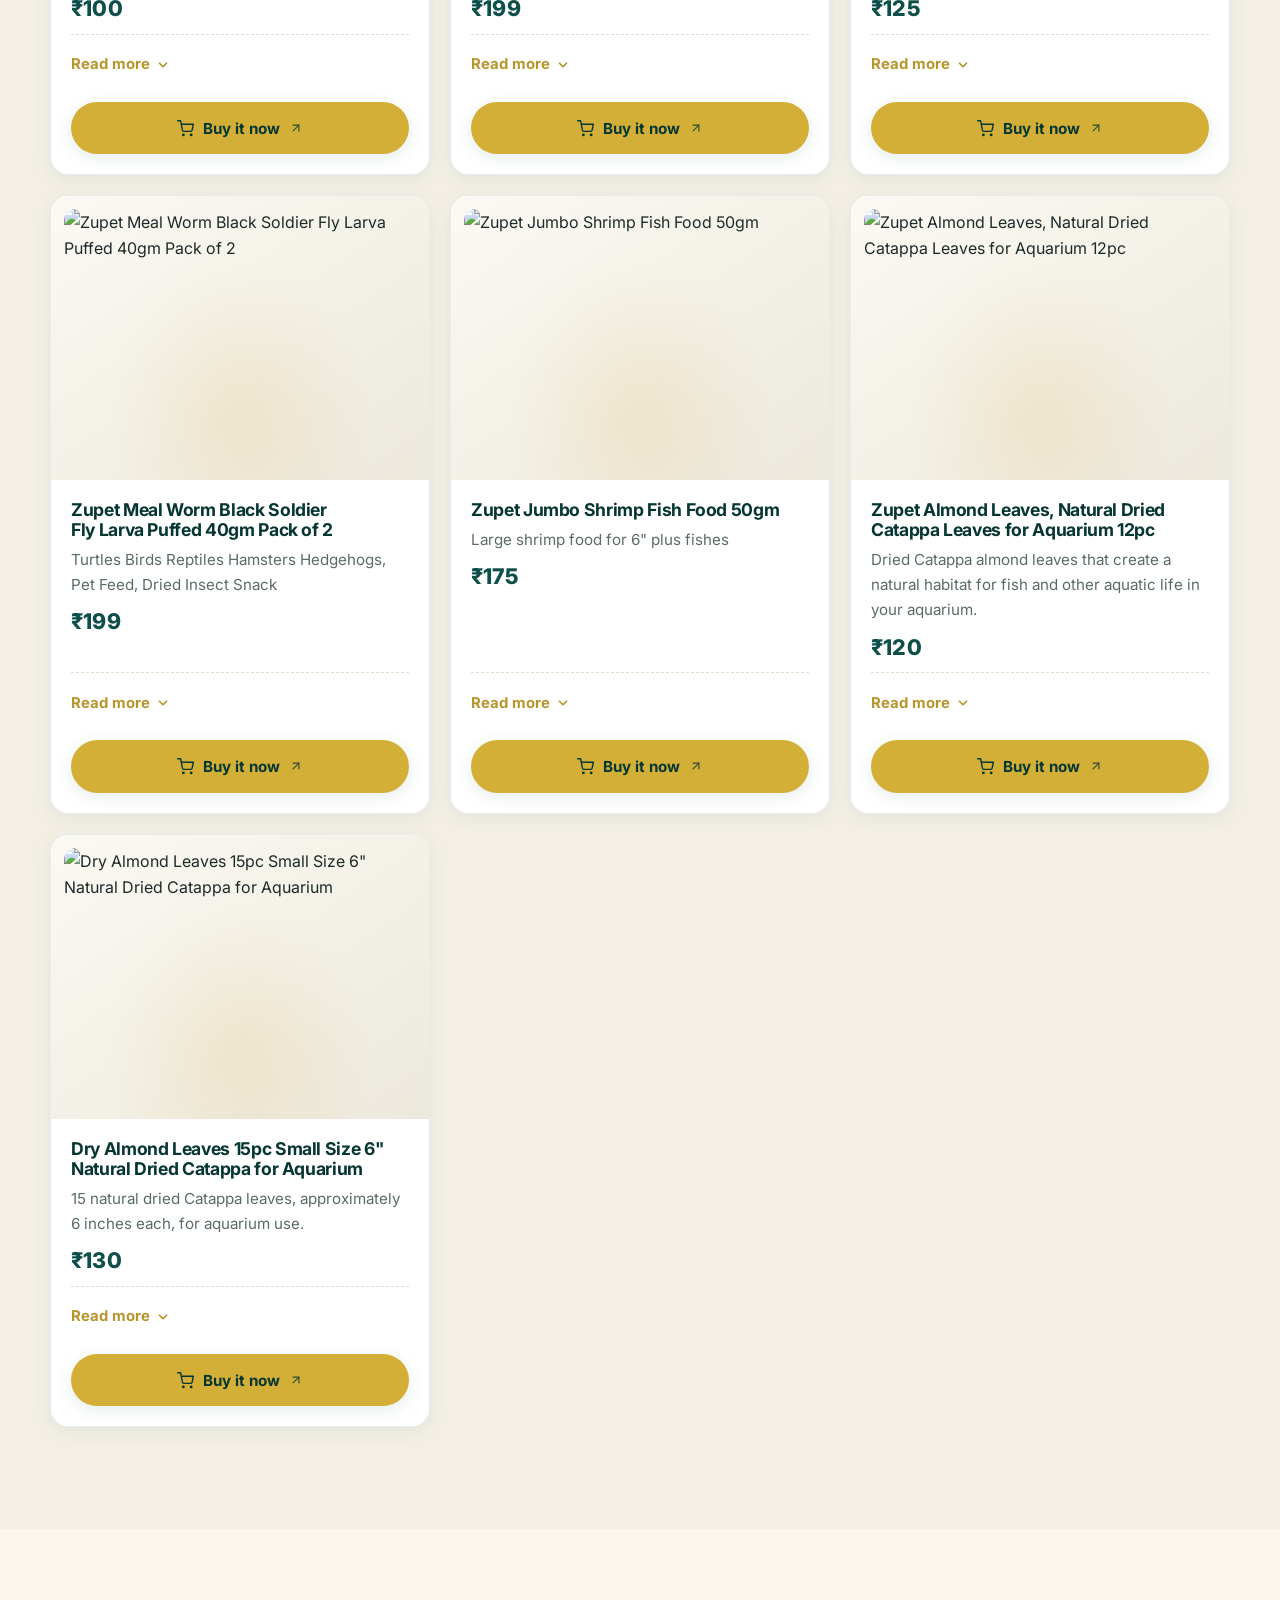
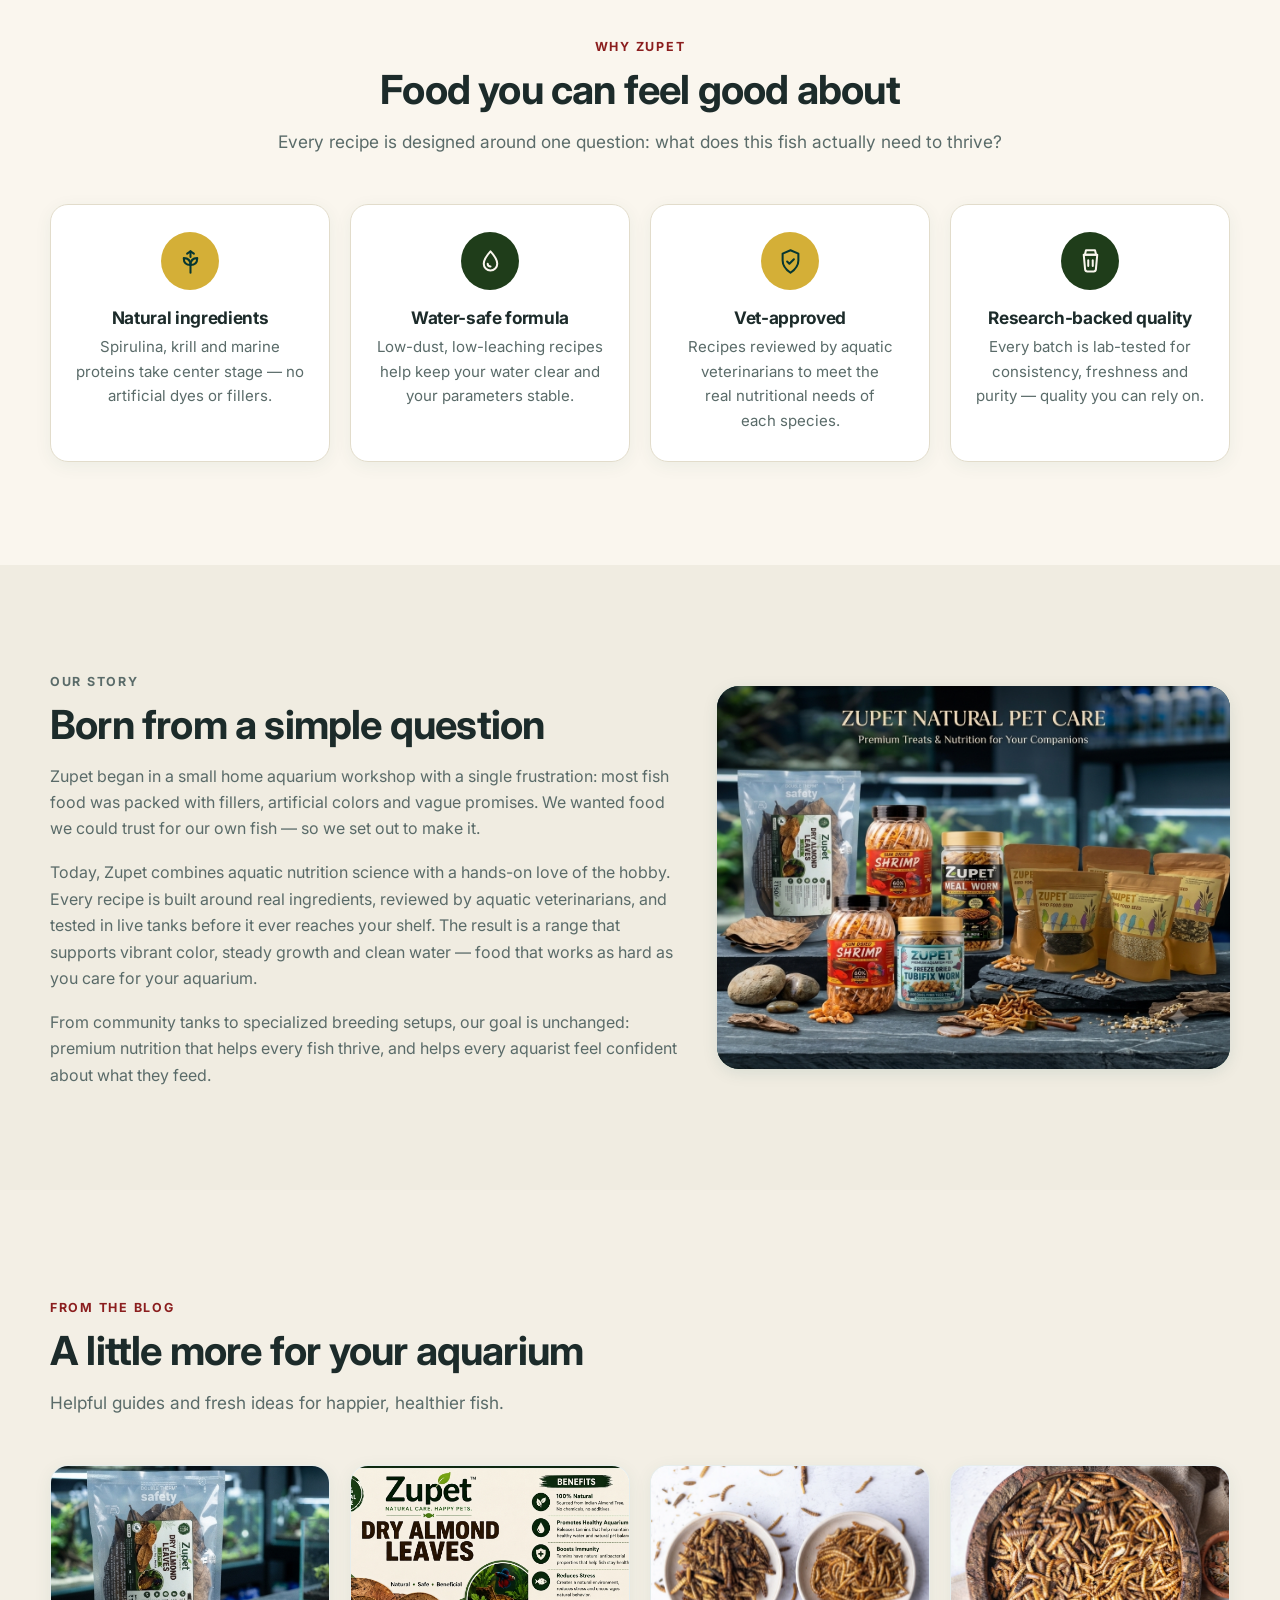
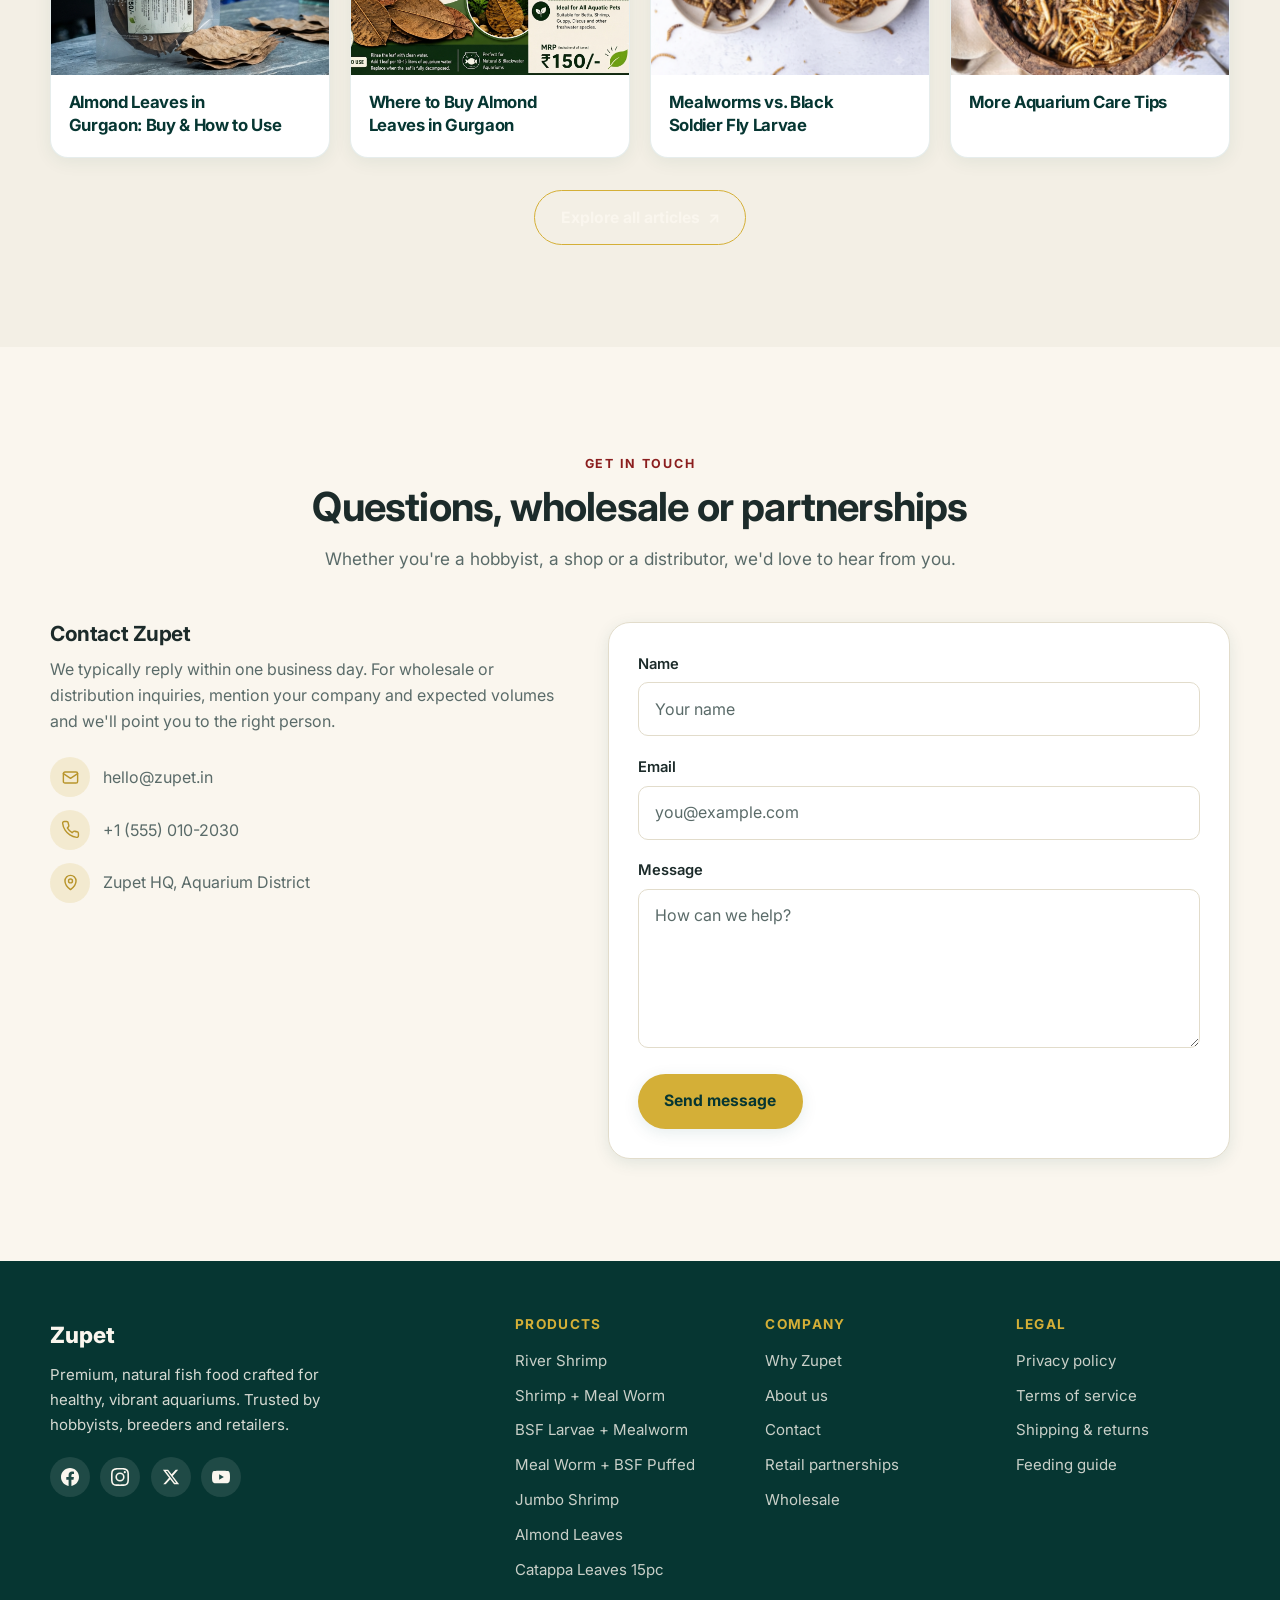
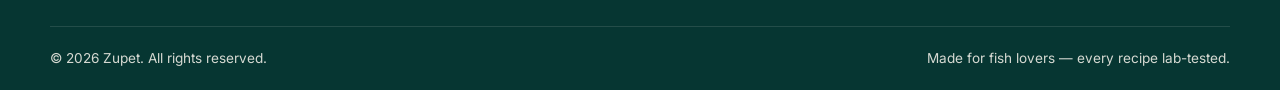
==== commit fe035737: "pro" ====
--- a/index.html
+++ b/index.html
@@ -176,6 +176,22 @@
           "availability": "https://schema.org/InStock",
           "seller": { "@type": "Organization", "name": "Zupet" }
         }
+      },
+      {
+        "@type": "Product",
+        "@id": "https://zupet.in/#product-almond-leaves-15pc",
+        "name": "Dry Almond Leaves 15pc Small Size 6\" Natural Dried Catappa for Aquarium",
+        "image": "https://m.media-amazon.com/images/I/61lzI7INbmL._SL1195_.jpg",
+        "description": "15 natural dried Catappa leaves, approximately 6 inches each, for aquarium use.",
+        "brand": { "@type": "Brand", "name": "Zupet" },
+        "category": "Aquarium Supplies",
+        "offers": {
+          "@type": "Offer",
+          "url": "https://zupet.in/#product-almond-leaves-15pc",
+          "priceCurrency": "INR",
+          "price": "130",
+          "seller": { "@type": "Organization", "name": "Zupet" }
+        }
       }
     ]
   }
@@ -442,6 +458,11 @@
             <span class="shop-category-copy"><small>A natural tank touch</small><strong>Catappa leaves</strong></span>
             <span class="shop-category-arrow" aria-hidden="true">↗</span>
           </a>
+          <a class="shop-category" href="#product-almond-leaves-15pc">
+            <img class="shop-category-image" src="https://m.media-amazon.com/images/I/61lzI7INbmL._SL1195_.jpg" alt="" loading="lazy" />
+            <span class="shop-category-copy"><small>Small size · 15 leaves</small><strong>Catappa leaves</strong></span>
+            <span class="shop-category-arrow" aria-hidden="true">↗</span>
+          </a>
         </nav>
         <a class="amazon-badge" href="https://www.amazon.com/s?k=zupet" target="_blank" rel="noopener sponsored" aria-label="Shop Zupet on Amazon">
           <span class="amazon-badge-flag">Find us on</span>
@@ -808,6 +829,43 @@
                 </div>
               </details>
               <a class="buy-btn" href="https://link.amazon/B08z3MGxP" target="_blank" rel="noopener sponsored">
+                <svg class="buy-btn-icon" viewBox="0 0 24 24" fill="none" stroke="currentColor" stroke-width="2" stroke-linecap="round" stroke-linejoin="round" aria-hidden="true" focusable="false"><circle cx="9" cy="21" r="1"/><circle cx="20" cy="21" r="1"/><path d="M1 1h4l2.68 13.39a2 2 0 0 0 2 1.61h9.72a2 2 0 0 0 2-1.61L23 6H6"/></svg>
+                <span class="buy-btn-text">Buy it now</span>
+                <svg class="buy-btn-ext" viewBox="0 0 24 24" fill="none" stroke="currentColor" stroke-width="2" stroke-linecap="round" stroke-linejoin="round" aria-hidden="true" focusable="false"><path d="M7 17L17 7"/><path d="M7 7h10v10"/></svg>
+              </a>
+            </div>
+          </article>
+
+          <!-- PRODUCT 7 -->
+          <article class="product-card reveal" id="product-almond-leaves-15pc" style="--d:.18s">
+            <div class="product-media">
+              <div class="product-img">
+                <img src="https://m.media-amazon.com/images/I/61lzI7INbmL._SL1195_.jpg" alt="Dry Almond Leaves 15pc Small Size 6&quot; Natural Dried Catappa for Aquarium" loading="lazy" />
+              </div>
+            </div>
+            <div class="product-body">
+              <h3 class="product-title">Dry Almond Leaves 15pc Small Size 6&quot; Natural Dried Catappa for Aquarium</h3>
+              <p class="product-tagline">15 natural dried Catappa leaves, approximately 6 inches each, for aquarium use.</p>
+              <p class="product-price">₹130</p>
+              <details class="read-more">
+                <summary class="read-more-btn">
+                  <span class="read-more-more">Read more</span>
+                  <span class="read-more-less">Read less</span>
+                  <svg class="chevron" viewBox="0 0 16 16" width="14" height="14" aria-hidden="true" focusable="false" fill="none" stroke="currentColor" stroke-width="2" stroke-linecap="round" stroke-linejoin="round"><path d="M4 6l4 4 4-4"/></svg>
+                </summary>
+                <div class="read-more-content">
+                  <p>This pack contains 15 naturally dried Catappa (Indian almond) leaves, approximately 6 inches each, for aquarium use.</p>
+                  <div>
+                    <h4>Product details</h4>
+                    <ul>
+                      <li>15 natural dried Catappa leaves</li>
+                      <li>Small size, approximately 6 inches</li>
+                      <li>For aquarium use</li>
+                    </ul>
+                  </div>
+                </div>
+              </details>
+              <a class="buy-btn" href="https://www.amazon.in/dp/B0HLSL8TGP" target="_blank" rel="noopener sponsored">
                 <svg class="buy-btn-icon" viewBox="0 0 24 24" fill="none" stroke="currentColor" stroke-width="2" stroke-linecap="round" stroke-linejoin="round" aria-hidden="true" focusable="false"><circle cx="9" cy="21" r="1"/><circle cx="20" cy="21" r="1"/><path d="M1 1h4l2.68 13.39a2 2 0 0 0 2 1.61h9.72a2 2 0 0 0 2-1.61L23 6H6"/></svg>
                 <span class="buy-btn-text">Buy it now</span>
                 <svg class="buy-btn-ext" viewBox="0 0 24 24" fill="none" stroke="currentColor" stroke-width="2" stroke-linecap="round" stroke-linejoin="round" aria-hidden="true" focusable="false"><path d="M7 17L17 7"/><path d="M7 7h10v10"/></svg>
@@ -1060,6 +1118,7 @@
             <li><a href="#product-nano-granules">Meal Worm + BSF Puffed</a></li>
             <li><a href="#product-shrimp-delight">Jumbo Shrimp</a></li>
             <li><a href="#product-betta-bites">Almond Leaves</a></li>
+            <li><a href="#product-almond-leaves-15pc">Catappa Leaves 15pc</a></li>
           </ul>
         </nav>
 
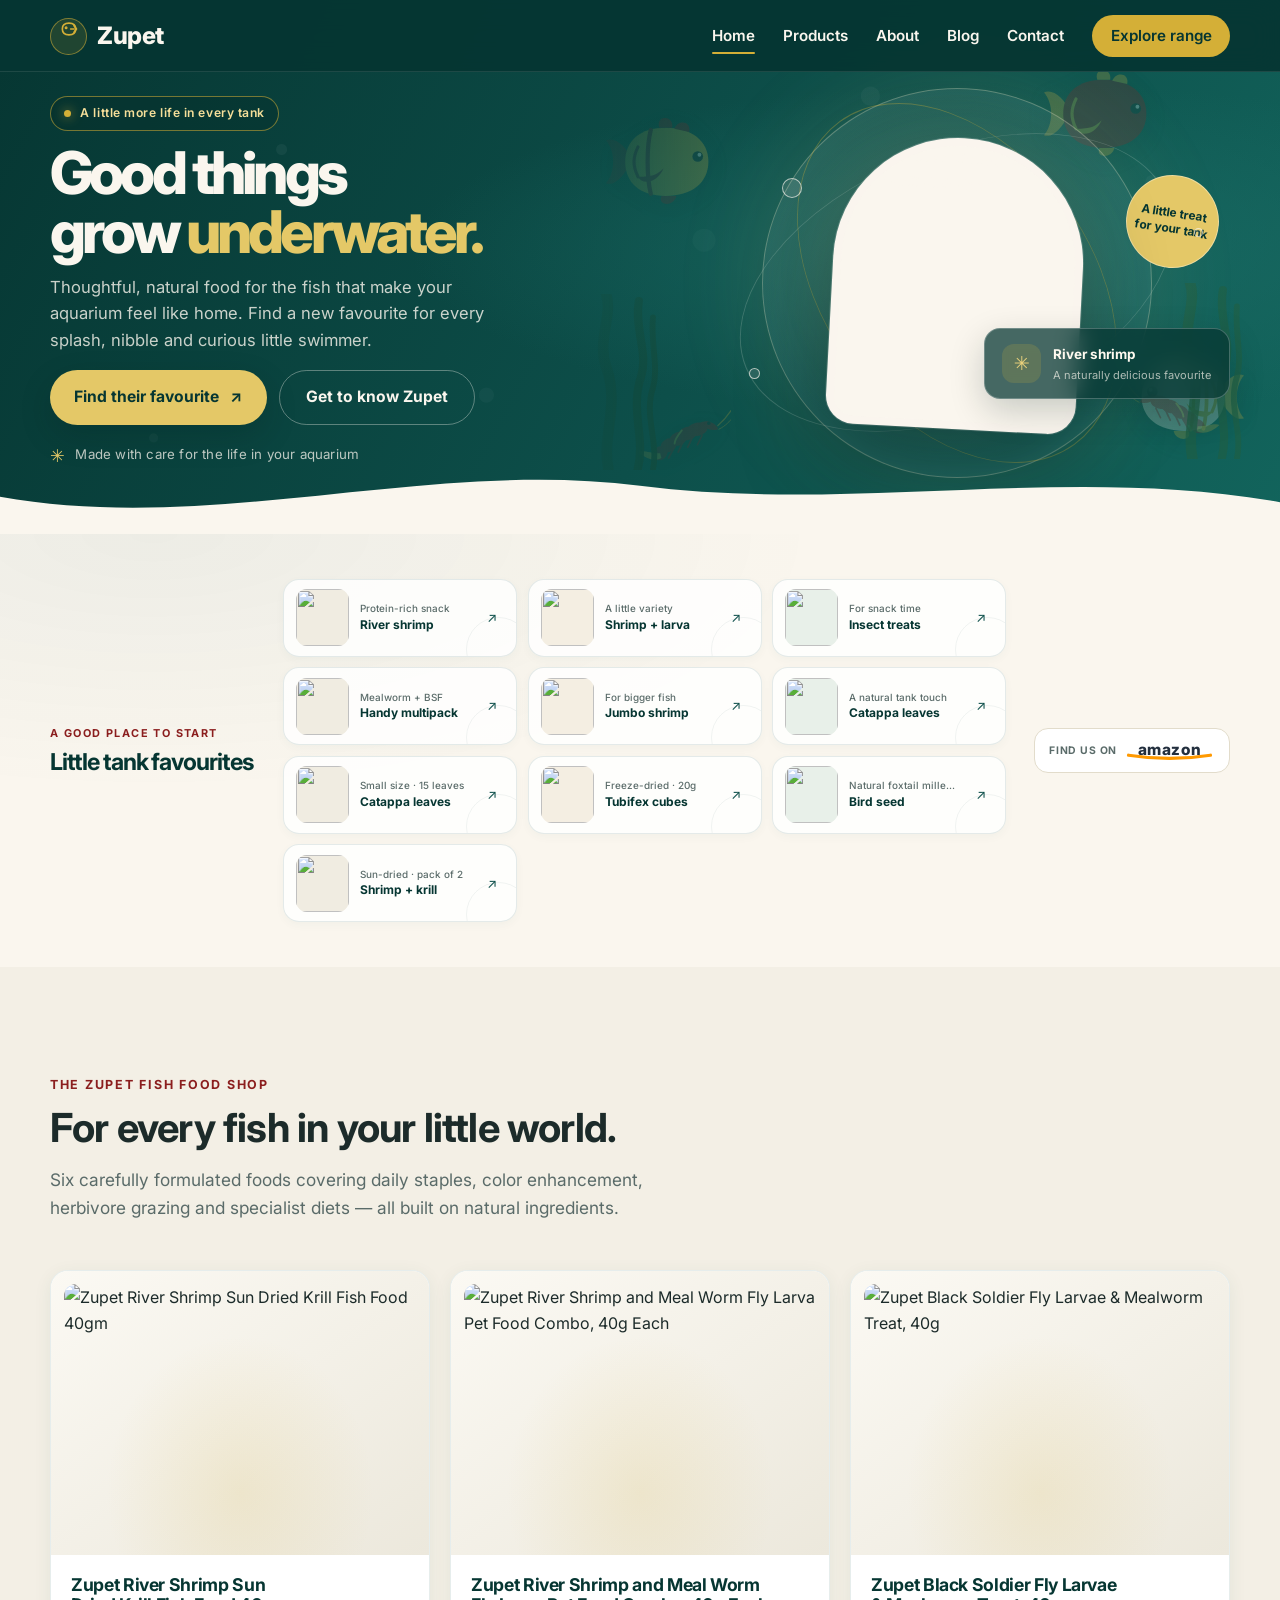
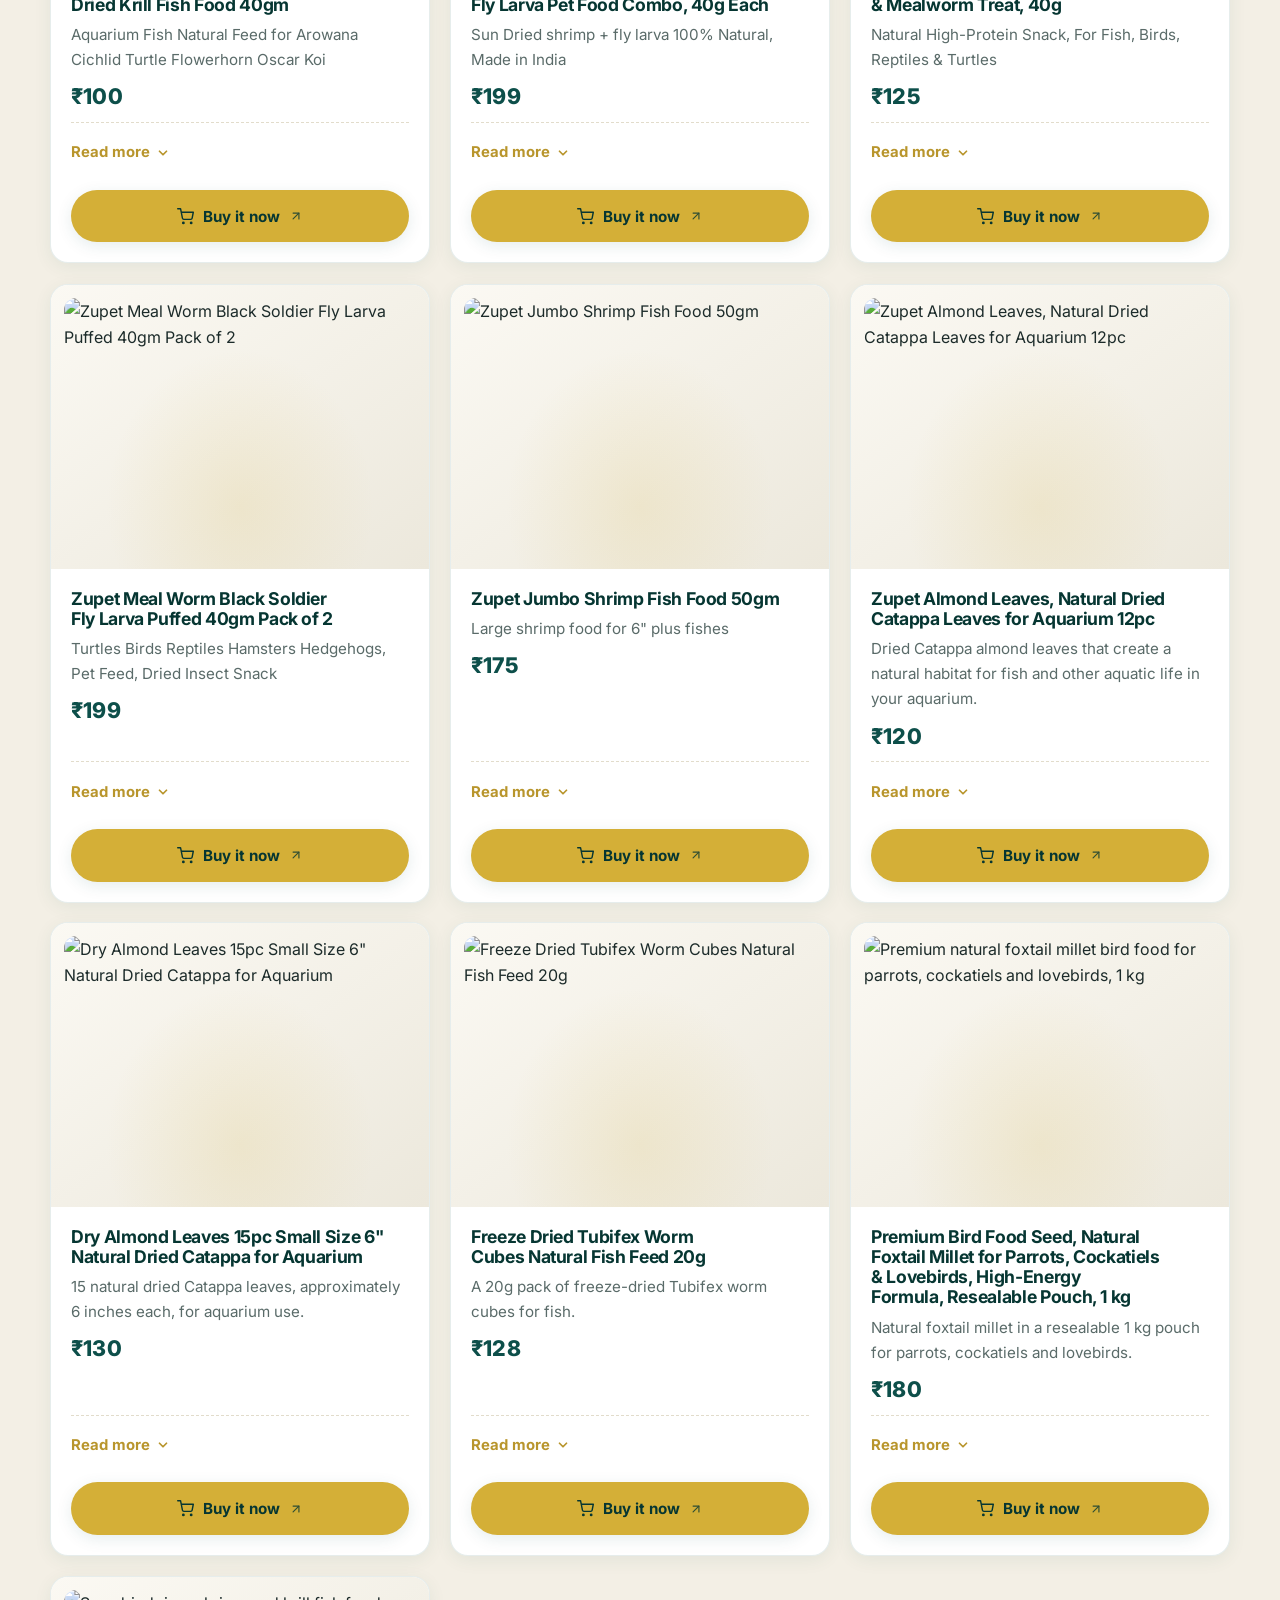
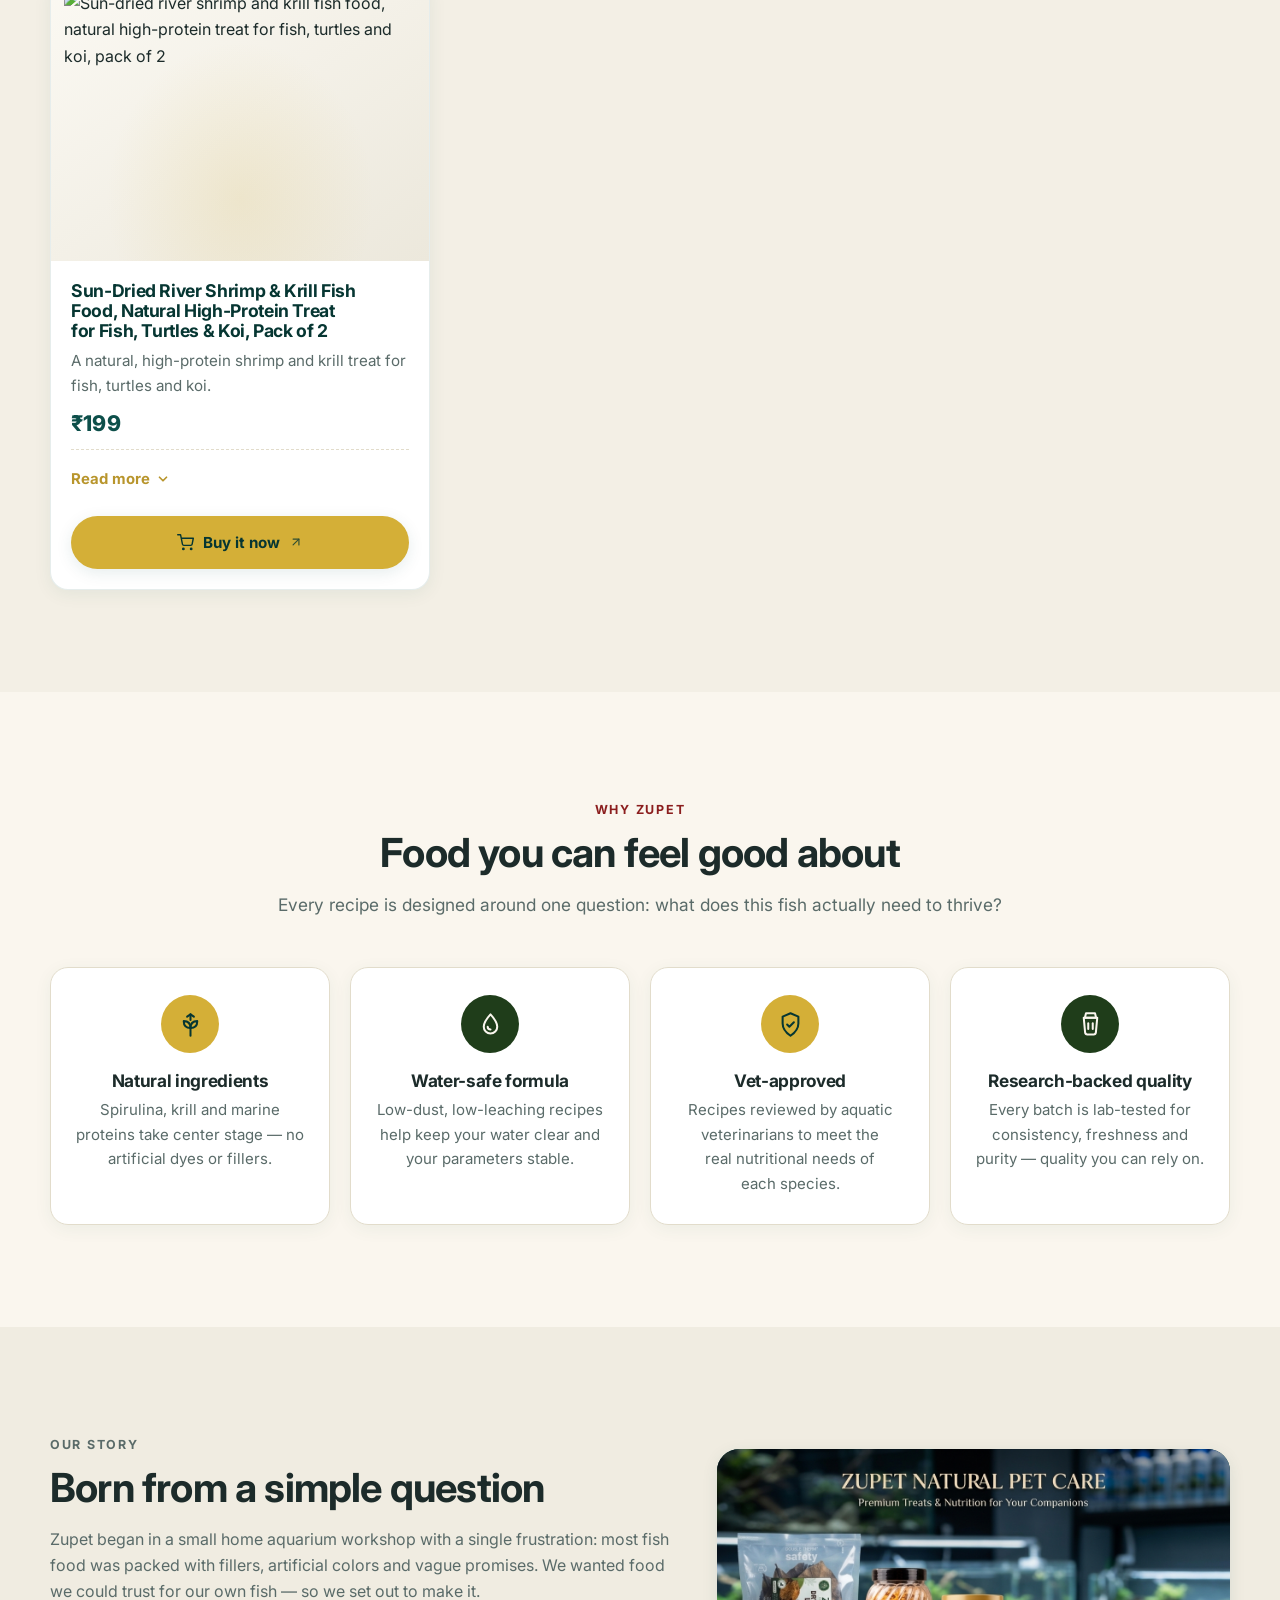
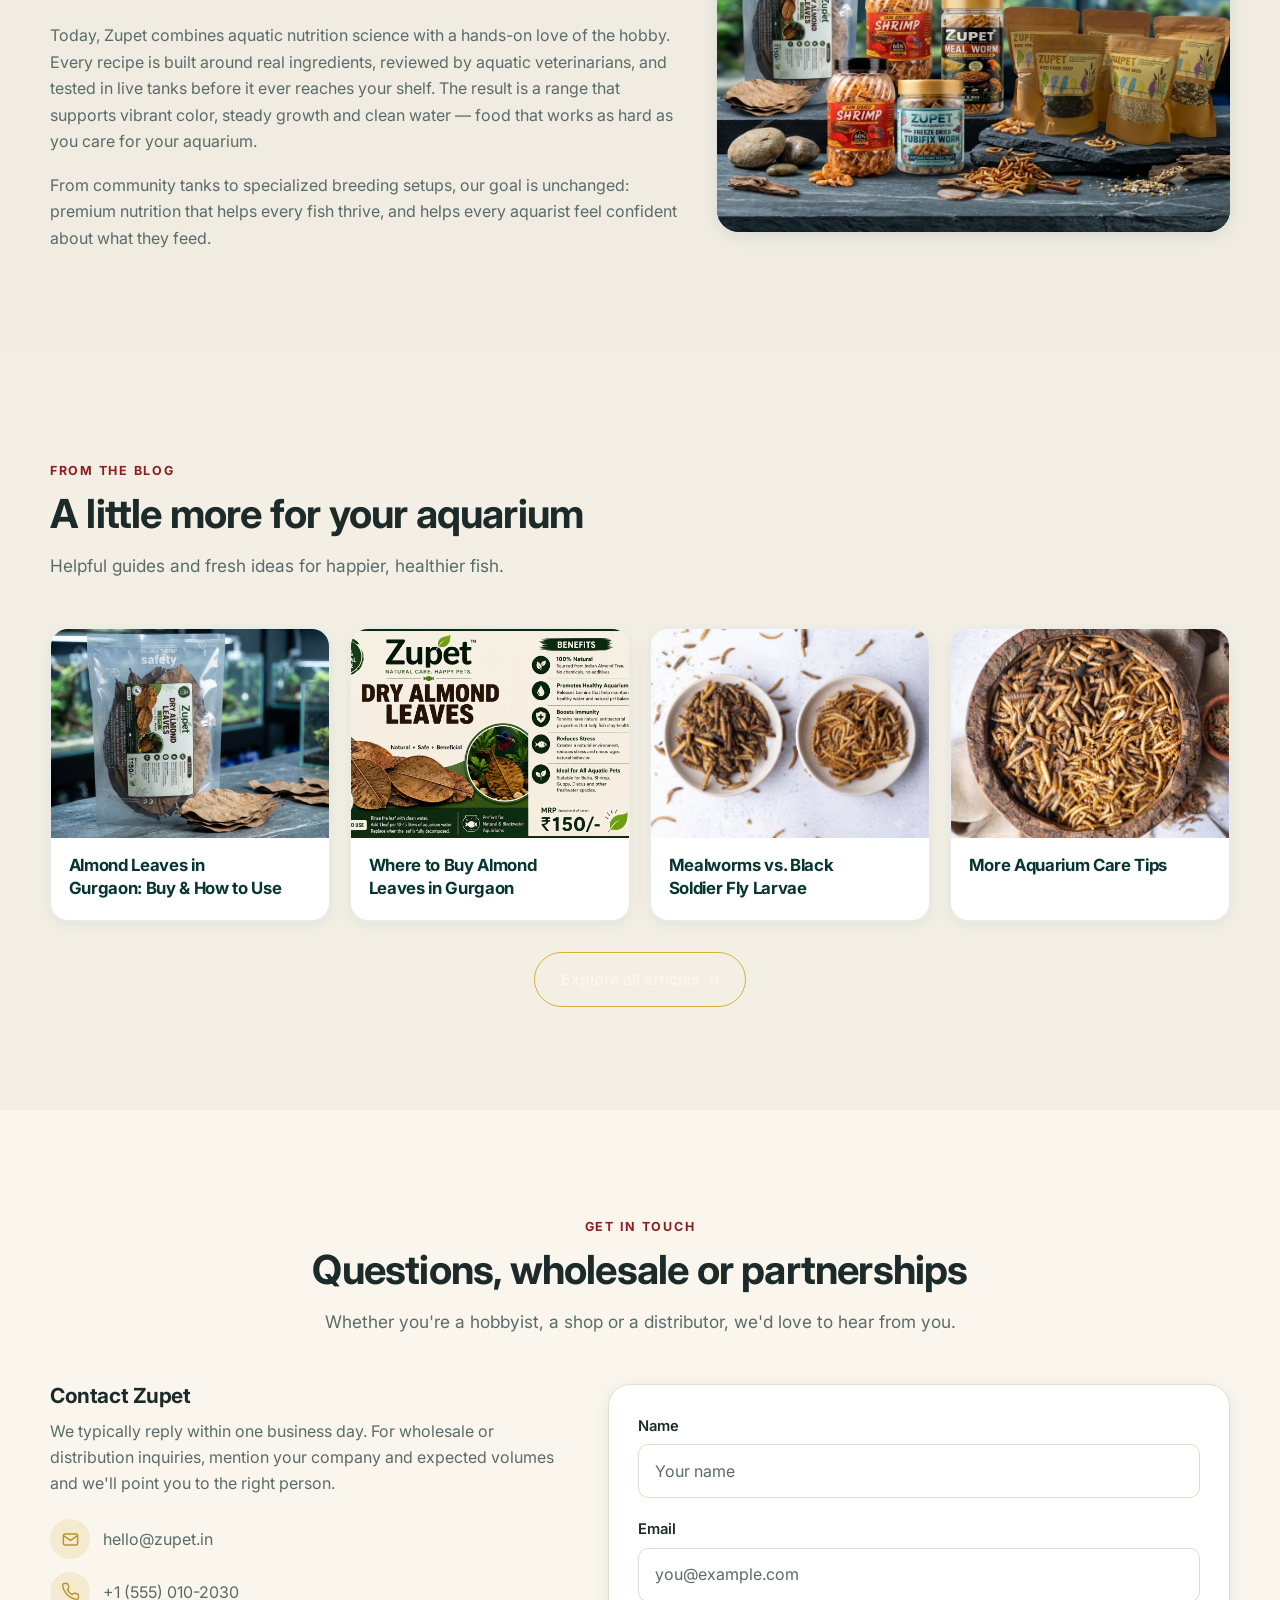
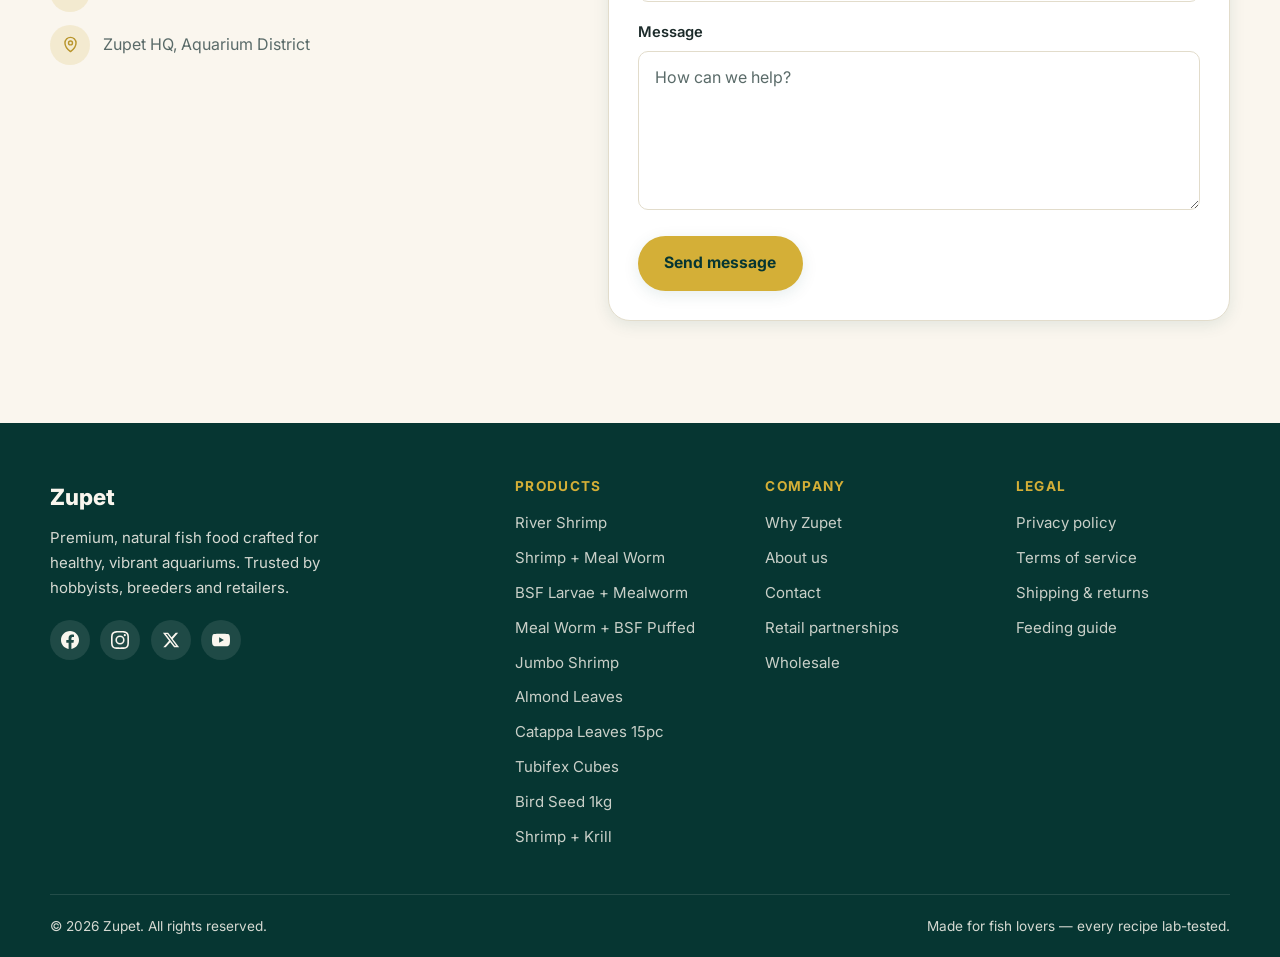
==== commit ff546415: "pro" ====
--- a/index.html
+++ b/index.html
@@ -192,6 +192,54 @@
           "price": "130",
           "seller": { "@type": "Organization", "name": "Zupet" }
         }
+      },
+      {
+        "@type": "Product",
+        "@id": "https://zupet.in/#product-tubifex-cubes",
+        "name": "Freeze Dried Tubifex Worm Cubes Natural Fish Feed 20g",
+        "image": "https://m.media-amazon.com/images/I/61wLVofHdvL._SL1195_.jpg",
+        "description": "20g of freeze-dried Tubifex worm cubes for fish feed.",
+        "brand": { "@type": "Brand", "name": "Zupet" },
+        "category": "Fish Food",
+        "offers": {
+          "@type": "Offer",
+          "url": "https://zupet.in/#product-tubifex-cubes",
+          "priceCurrency": "INR",
+          "price": "128",
+          "seller": { "@type": "Organization", "name": "Zupet" }
+        }
+      },
+      {
+        "@type": "Product",
+        "@id": "https://zupet.in/#product-bird-seed-1kg",
+        "name": "Premium Bird Food Seed, Natural Foxtail Millet for Parrots, Cockatiels & Lovebirds, High-Energy Formula, Resealable Pouch, 1 kg",
+        "image": "https://m.media-amazon.com/images/I/51CYWsx3xuL._SL1344_.jpg",
+        "description": "1 kg resealable pouch of natural foxtail millet bird seed for parrots, cockatiels and lovebirds.",
+        "brand": { "@type": "Brand", "name": "Zupet" },
+        "category": "Bird Food",
+        "offers": {
+          "@type": "Offer",
+          "url": "https://zupet.in/#product-bird-seed-1kg",
+          "priceCurrency": "INR",
+          "price": "180",
+          "seller": { "@type": "Organization", "name": "Zupet" }
+        }
+      },
+      {
+        "@type": "Product",
+        "@id": "https://zupet.in/#product-shrimp-krill-pack-2",
+        "name": "Sun-Dried River Shrimp & Krill Fish Food, Natural High-Protein Treat for Fish, Turtles & Koi, Pack of 2",
+        "image": "https://m.media-amazon.com/images/I/616oLBO114L._SL1024_.jpg",
+        "description": "A pack of two sun-dried river shrimp and krill treats for fish, turtles and koi.",
+        "brand": { "@type": "Brand", "name": "Zupet" },
+        "category": "Fish Food",
+        "offers": {
+          "@type": "Offer",
+          "url": "https://zupet.in/#product-shrimp-krill-pack-2",
+          "priceCurrency": "INR",
+          "price": "199",
+          "seller": { "@type": "Organization", "name": "Zupet" }
+        }
       }
     ]
   }
@@ -463,6 +511,21 @@
             <span class="shop-category-copy"><small>Small size · 15 leaves</small><strong>Catappa leaves</strong></span>
             <span class="shop-category-arrow" aria-hidden="true">↗</span>
           </a>
+          <a class="shop-category" href="#product-tubifex-cubes">
+            <img class="shop-category-image" src="https://m.media-amazon.com/images/I/61wLVofHdvL._SL1195_.jpg" alt="" loading="lazy" />
+            <span class="shop-category-copy"><small>Freeze-dried · 20g</small><strong>Tubifex cubes</strong></span>
+            <span class="shop-category-arrow" aria-hidden="true">↗</span>
+          </a>
+          <a class="shop-category" href="#product-bird-seed-1kg">
+            <img class="shop-category-image" src="https://m.media-amazon.com/images/I/51CYWsx3xuL._SL1344_.jpg" alt="" loading="lazy" />
+            <span class="shop-category-copy"><small>Natural foxtail millet · 1kg</small><strong>Bird seed</strong></span>
+            <span class="shop-category-arrow" aria-hidden="true">↗</span>
+          </a>
+          <a class="shop-category" href="#product-shrimp-krill-pack-2">
+            <img class="shop-category-image" src="https://m.media-amazon.com/images/I/616oLBO114L._SL1024_.jpg" alt="" loading="lazy" />
+            <span class="shop-category-copy"><small>Sun-dried · pack of 2</small><strong>Shrimp + krill</strong></span>
+            <span class="shop-category-arrow" aria-hidden="true">↗</span>
+          </a>
         </nav>
         <a class="amazon-badge" href="https://www.amazon.com/s?k=zupet" target="_blank" rel="noopener sponsored" aria-label="Shop Zupet on Amazon">
           <span class="amazon-badge-flag">Find us on</span>
@@ -866,6 +929,118 @@
                 </div>
               </details>
               <a class="buy-btn" href="https://www.amazon.in/dp/B0HLSL8TGP" target="_blank" rel="noopener sponsored">
+                <svg class="buy-btn-icon" viewBox="0 0 24 24" fill="none" stroke="currentColor" stroke-width="2" stroke-linecap="round" stroke-linejoin="round" aria-hidden="true" focusable="false"><circle cx="9" cy="21" r="1"/><circle cx="20" cy="21" r="1"/><path d="M1 1h4l2.68 13.39a2 2 0 0 0 2 1.61h9.72a2 2 0 0 0 2-1.61L23 6H6"/></svg>
+                <span class="buy-btn-text">Buy it now</span>
+                <svg class="buy-btn-ext" viewBox="0 0 24 24" fill="none" stroke="currentColor" stroke-width="2" stroke-linecap="round" stroke-linejoin="round" aria-hidden="true" focusable="false"><path d="M7 17L17 7"/><path d="M7 7h10v10"/></svg>
+              </a>
+            </div>
+          </article>
+
+          <!-- PRODUCT 8 -->
+          <article class="product-card reveal" id="product-tubifex-cubes" style="--d:.24s">
+            <div class="product-media">
+              <div class="product-img">
+                <img src="https://m.media-amazon.com/images/I/61wLVofHdvL._SL1195_.jpg" alt="Freeze Dried Tubifex Worm Cubes Natural Fish Feed 20g" loading="lazy" />
+              </div>
+            </div>
+            <div class="product-body">
+              <h3 class="product-title">Freeze Dried Tubifex Worm Cubes Natural Fish Feed 20g</h3>
+              <p class="product-tagline">A 20g pack of freeze-dried Tubifex worm cubes for fish.</p>
+              <p class="product-price">₹128</p>
+              <details class="read-more">
+                <summary class="read-more-btn">
+                  <span class="read-more-more">Read more</span>
+                  <span class="read-more-less">Read less</span>
+                  <svg class="chevron" viewBox="0 0 16 16" width="14" height="14" aria-hidden="true" focusable="false" fill="none" stroke="currentColor" stroke-width="2" stroke-linecap="round" stroke-linejoin="round"><path d="M4 6l4 4 4-4"/></svg>
+                </summary>
+                <div class="read-more-content">
+                  <p>This natural fish feed contains freeze-dried Tubifex worms formed into cubes. Pack size: 20g.</p>
+                  <div>
+                    <h4>Product details</h4>
+                    <ul>
+                      <li>Freeze-dried Tubifex worm cubes</li>
+                      <li>20g pack</li>
+                      <li>Natural fish feed</li>
+                    </ul>
+                  </div>
+                </div>
+              </details>
+              <a class="buy-btn" href="https://www.amazon.in/dp/B0HH914S99" target="_blank" rel="noopener sponsored">
+                <svg class="buy-btn-icon" viewBox="0 0 24 24" fill="none" stroke="currentColor" stroke-width="2" stroke-linecap="round" stroke-linejoin="round" aria-hidden="true" focusable="false"><circle cx="9" cy="21" r="1"/><circle cx="20" cy="21" r="1"/><path d="M1 1h4l2.68 13.39a2 2 0 0 0 2 1.61h9.72a2 2 0 0 0 2-1.61L23 6H6"/></svg>
+                <span class="buy-btn-text">Buy it now</span>
+                <svg class="buy-btn-ext" viewBox="0 0 24 24" fill="none" stroke="currentColor" stroke-width="2" stroke-linecap="round" stroke-linejoin="round" aria-hidden="true" focusable="false"><path d="M7 17L17 7"/><path d="M7 7h10v10"/></svg>
+              </a>
+            </div>
+          </article>
+
+          <!-- PRODUCT 9 -->
+          <article class="product-card reveal" id="product-bird-seed-1kg" style="--d:.30s">
+            <div class="product-media">
+              <div class="product-img">
+                <img src="https://m.media-amazon.com/images/I/51CYWsx3xuL._SL1344_.jpg" alt="Premium natural foxtail millet bird food for parrots, cockatiels and lovebirds, 1 kg" loading="lazy" />
+              </div>
+            </div>
+            <div class="product-body">
+              <h3 class="product-title">Premium Bird Food Seed, Natural Foxtail Millet for Parrots, Cockatiels &amp; Lovebirds, High-Energy Formula, Resealable Pouch, 1 kg</h3>
+              <p class="product-tagline">Natural foxtail millet in a resealable 1 kg pouch for parrots, cockatiels and lovebirds.</p>
+              <p class="product-price">₹180</p>
+              <details class="read-more">
+                <summary class="read-more-btn">
+                  <span class="read-more-more">Read more</span>
+                  <span class="read-more-less">Read less</span>
+                  <svg class="chevron" viewBox="0 0 16 16" width="14" height="14" aria-hidden="true" focusable="false" fill="none" stroke="currentColor" stroke-width="2" stroke-linecap="round" stroke-linejoin="round"><path d="M4 6l4 4 4-4"/></svg>
+                </summary>
+                <div class="read-more-content">
+                  <p>Natural foxtail millet bird seed in a resealable 1 kg pouch. The high-energy formula is described for parrots, cockatiels and lovebirds.</p>
+                  <div>
+                    <h4>Product details</h4>
+                    <ul>
+                      <li>Natural foxtail millet</li>
+                      <li>High-energy formula</li>
+                      <li>Resealable 1 kg pouch</li>
+                      <li>For parrots, cockatiels and lovebirds</li>
+                    </ul>
+                  </div>
+                </div>
+              </details>
+              <a class="buy-btn" href="https://www.amazon.in/dp/B0FSDXCPL5" target="_blank" rel="noopener sponsored">
+                <svg class="buy-btn-icon" viewBox="0 0 24 24" fill="none" stroke="currentColor" stroke-width="2" stroke-linecap="round" stroke-linejoin="round" aria-hidden="true" focusable="false"><circle cx="9" cy="21" r="1"/><circle cx="20" cy="21" r="1"/><path d="M1 1h4l2.68 13.39a2 2 0 0 0 2 1.61h9.72a2 2 0 0 0 2-1.61L23 6H6"/></svg>
+                <span class="buy-btn-text">Buy it now</span>
+                <svg class="buy-btn-ext" viewBox="0 0 24 24" fill="none" stroke="currentColor" stroke-width="2" stroke-linecap="round" stroke-linejoin="round" aria-hidden="true" focusable="false"><path d="M7 17L17 7"/><path d="M7 7h10v10"/></svg>
+              </a>
+            </div>
+          </article>
+
+          <!-- PRODUCT 10 -->
+          <article class="product-card reveal" id="product-shrimp-krill-pack-2" style="--d:.36s">
+            <div class="product-media">
+              <div class="product-img">
+                <img src="https://m.media-amazon.com/images/I/616oLBO114L._SL1024_.jpg" alt="Sun-dried river shrimp and krill fish food, natural high-protein treat for fish, turtles and koi, pack of 2" loading="lazy" />
+              </div>
+            </div>
+            <div class="product-body">
+              <h3 class="product-title">Sun-Dried River Shrimp &amp; Krill Fish Food, Natural High-Protein Treat for Fish, Turtles &amp; Koi, Pack of 2</h3>
+              <p class="product-tagline">A natural, high-protein shrimp and krill treat for fish, turtles and koi.</p>
+              <p class="product-price">₹199</p>
+              <details class="read-more">
+                <summary class="read-more-btn">
+                  <span class="read-more-more">Read more</span>
+                  <span class="read-more-less">Read less</span>
+                  <svg class="chevron" viewBox="0 0 16 16" width="14" height="14" aria-hidden="true" focusable="false" fill="none" stroke="currentColor" stroke-width="2" stroke-linecap="round" stroke-linejoin="round"><path d="M4 6l4 4 4-4"/></svg>
+                </summary>
+                <div class="read-more-content">
+                  <p>This pack of two contains sun-dried river shrimp and krill, offered as a natural high-protein treat for fish, turtles and koi.</p>
+                  <div>
+                    <h4>Product details</h4>
+                    <ul>
+                      <li>Sun-dried river shrimp and krill</li>
+                      <li>Pack of 2</li>
+                      <li>For fish, turtles and koi</li>
+                    </ul>
+                  </div>
+                </div>
+              </details>
+              <a class="buy-btn" href="https://www.amazon.in/dp/B0H8LR9WPL" target="_blank" rel="noopener sponsored">
                 <svg class="buy-btn-icon" viewBox="0 0 24 24" fill="none" stroke="currentColor" stroke-width="2" stroke-linecap="round" stroke-linejoin="round" aria-hidden="true" focusable="false"><circle cx="9" cy="21" r="1"/><circle cx="20" cy="21" r="1"/><path d="M1 1h4l2.68 13.39a2 2 0 0 0 2 1.61h9.72a2 2 0 0 0 2-1.61L23 6H6"/></svg>
                 <span class="buy-btn-text">Buy it now</span>
                 <svg class="buy-btn-ext" viewBox="0 0 24 24" fill="none" stroke="currentColor" stroke-width="2" stroke-linecap="round" stroke-linejoin="round" aria-hidden="true" focusable="false"><path d="M7 17L17 7"/><path d="M7 7h10v10"/></svg>
@@ -1119,6 +1294,9 @@
             <li><a href="#product-shrimp-delight">Jumbo Shrimp</a></li>
             <li><a href="#product-betta-bites">Almond Leaves</a></li>
             <li><a href="#product-almond-leaves-15pc">Catappa Leaves 15pc</a></li>
+            <li><a href="#product-tubifex-cubes">Tubifex Cubes</a></li>
+            <li><a href="#product-bird-seed-1kg">Bird Seed 1kg</a></li>
+            <li><a href="#product-shrimp-krill-pack-2">Shrimp + Krill</a></li>
           </ul>
         </nav>
 
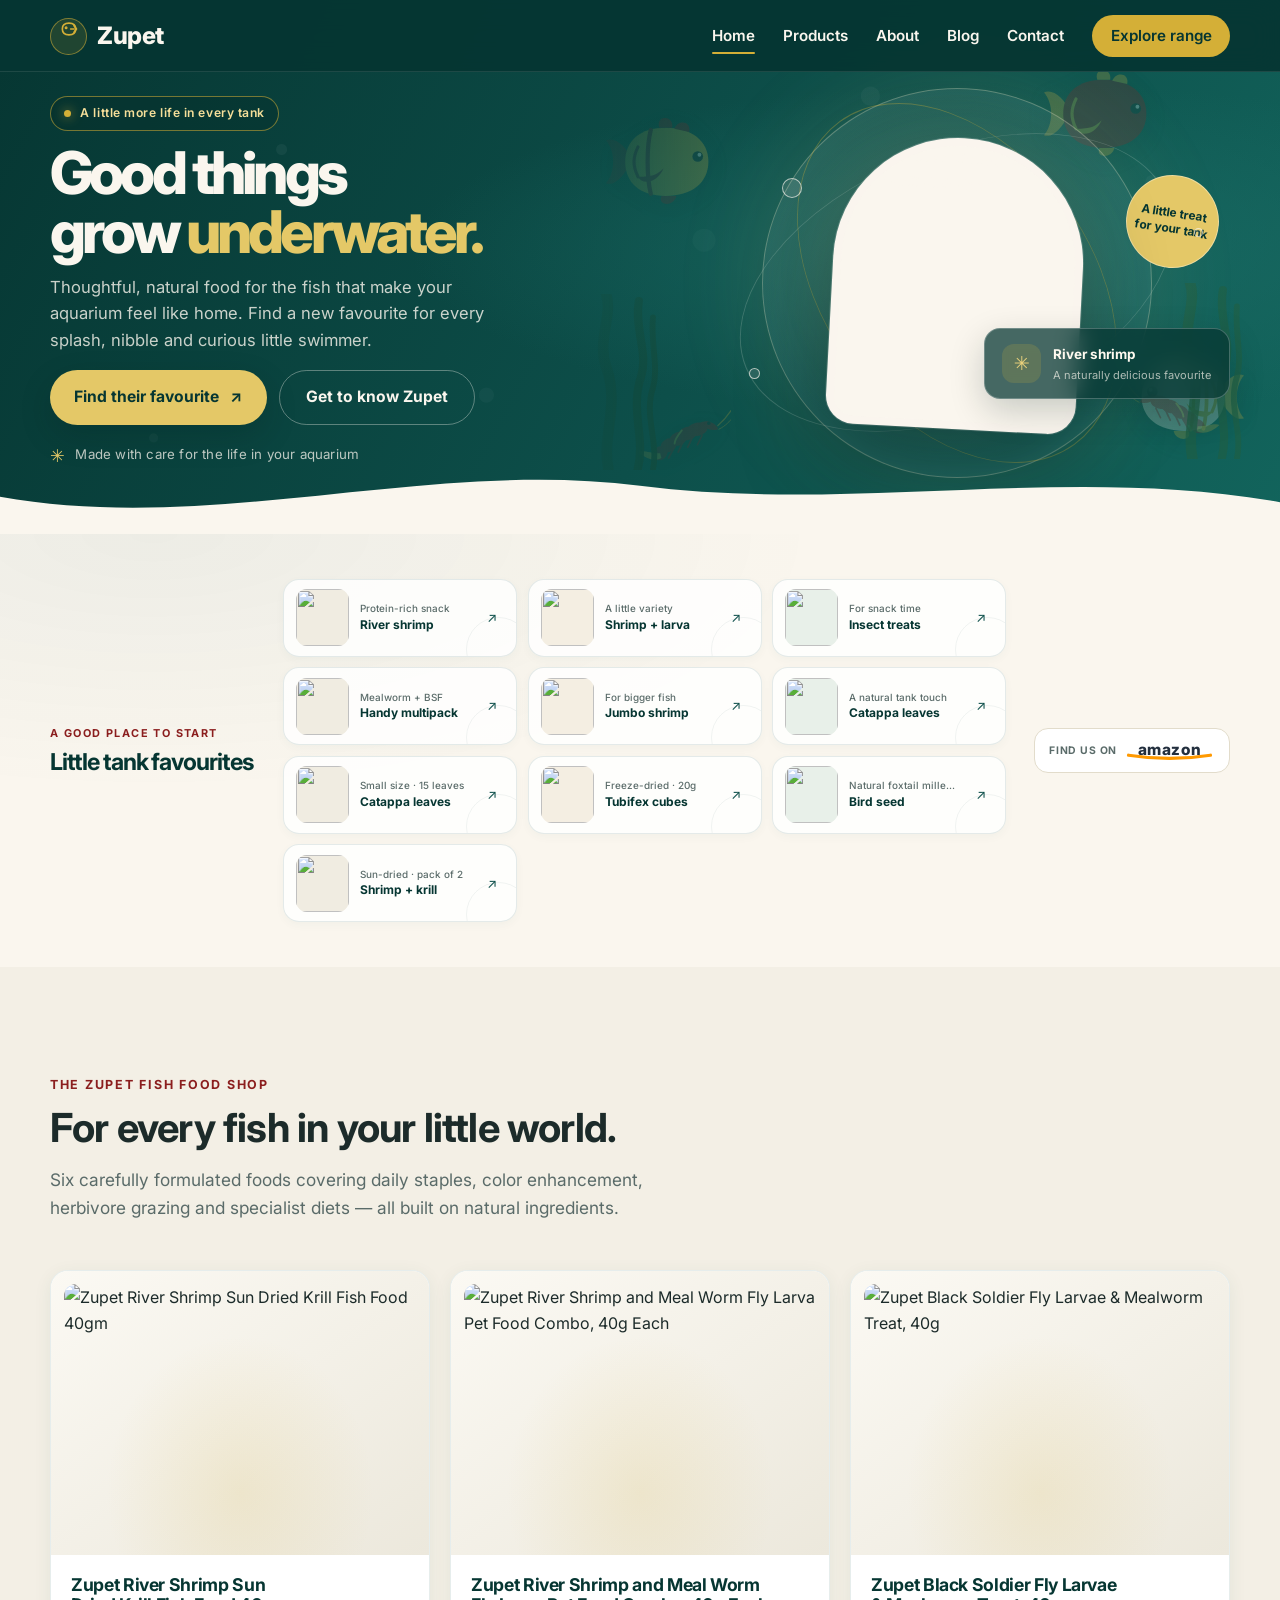
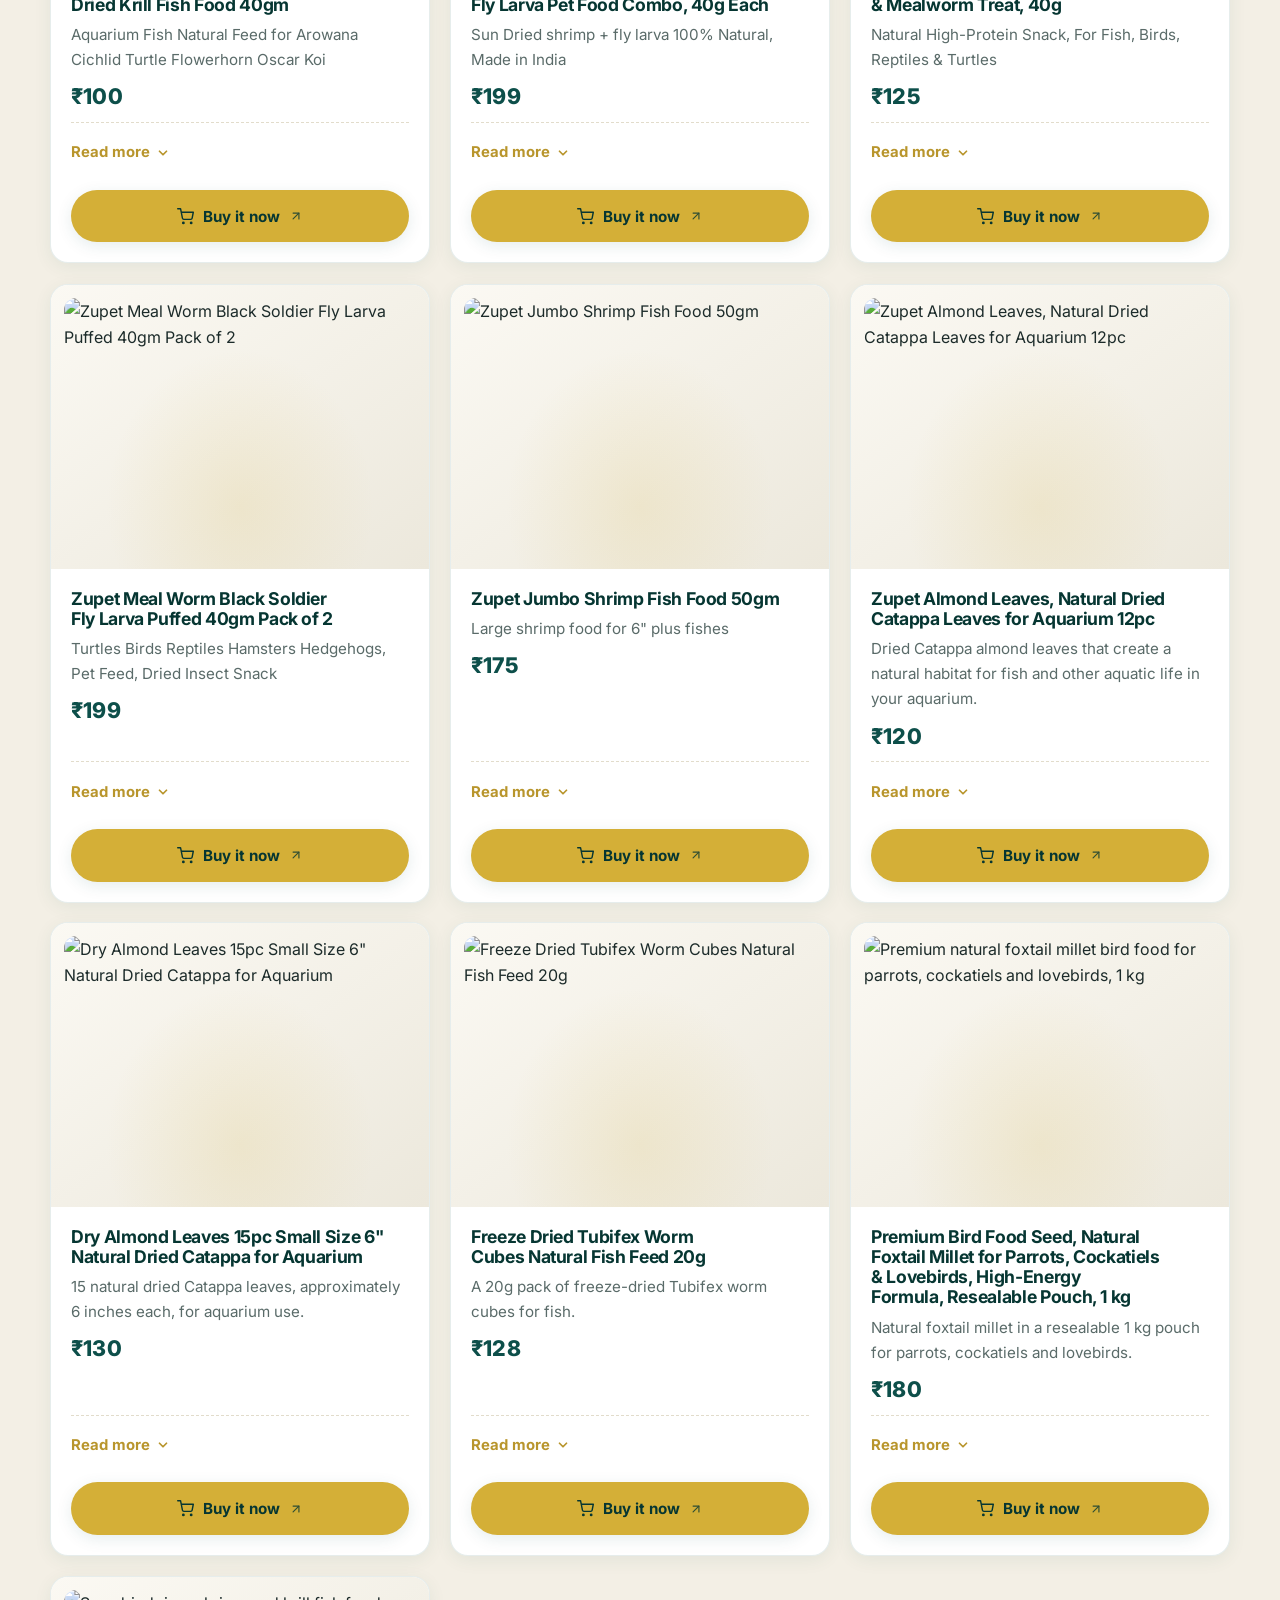
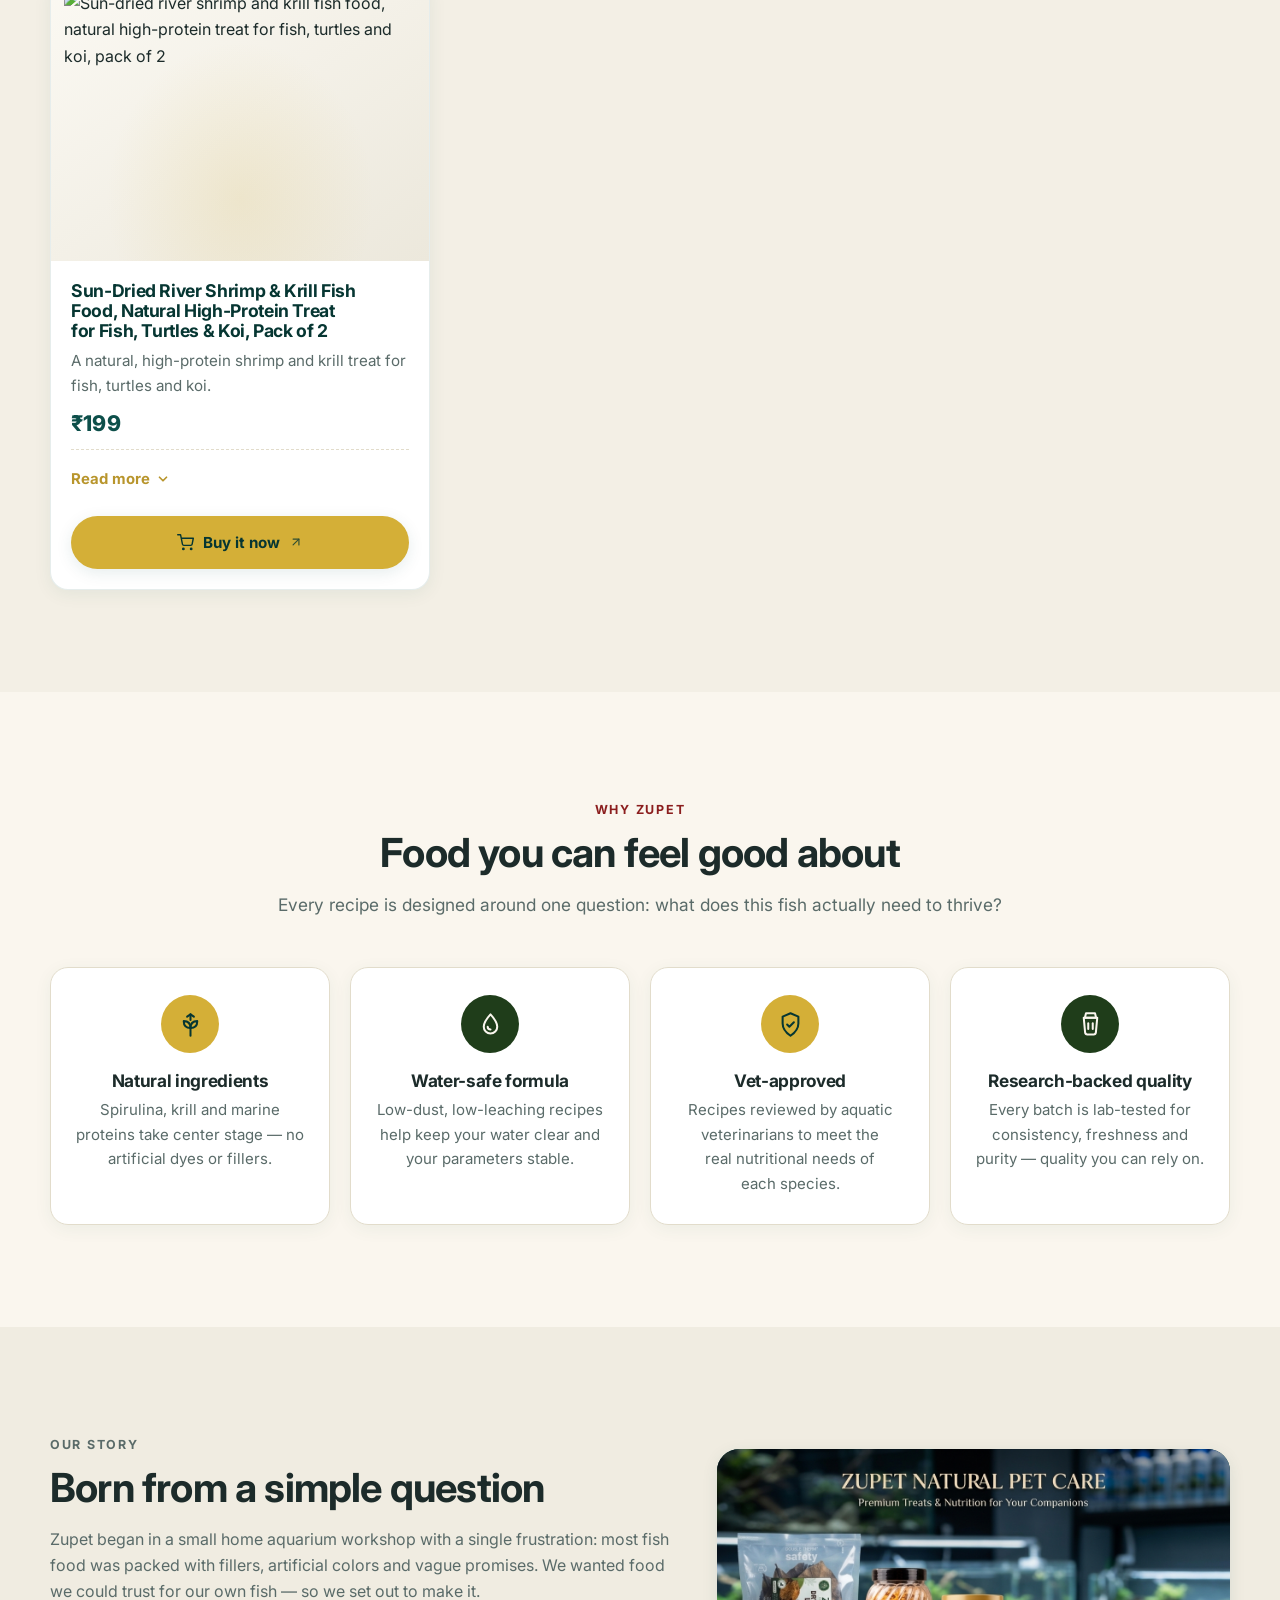
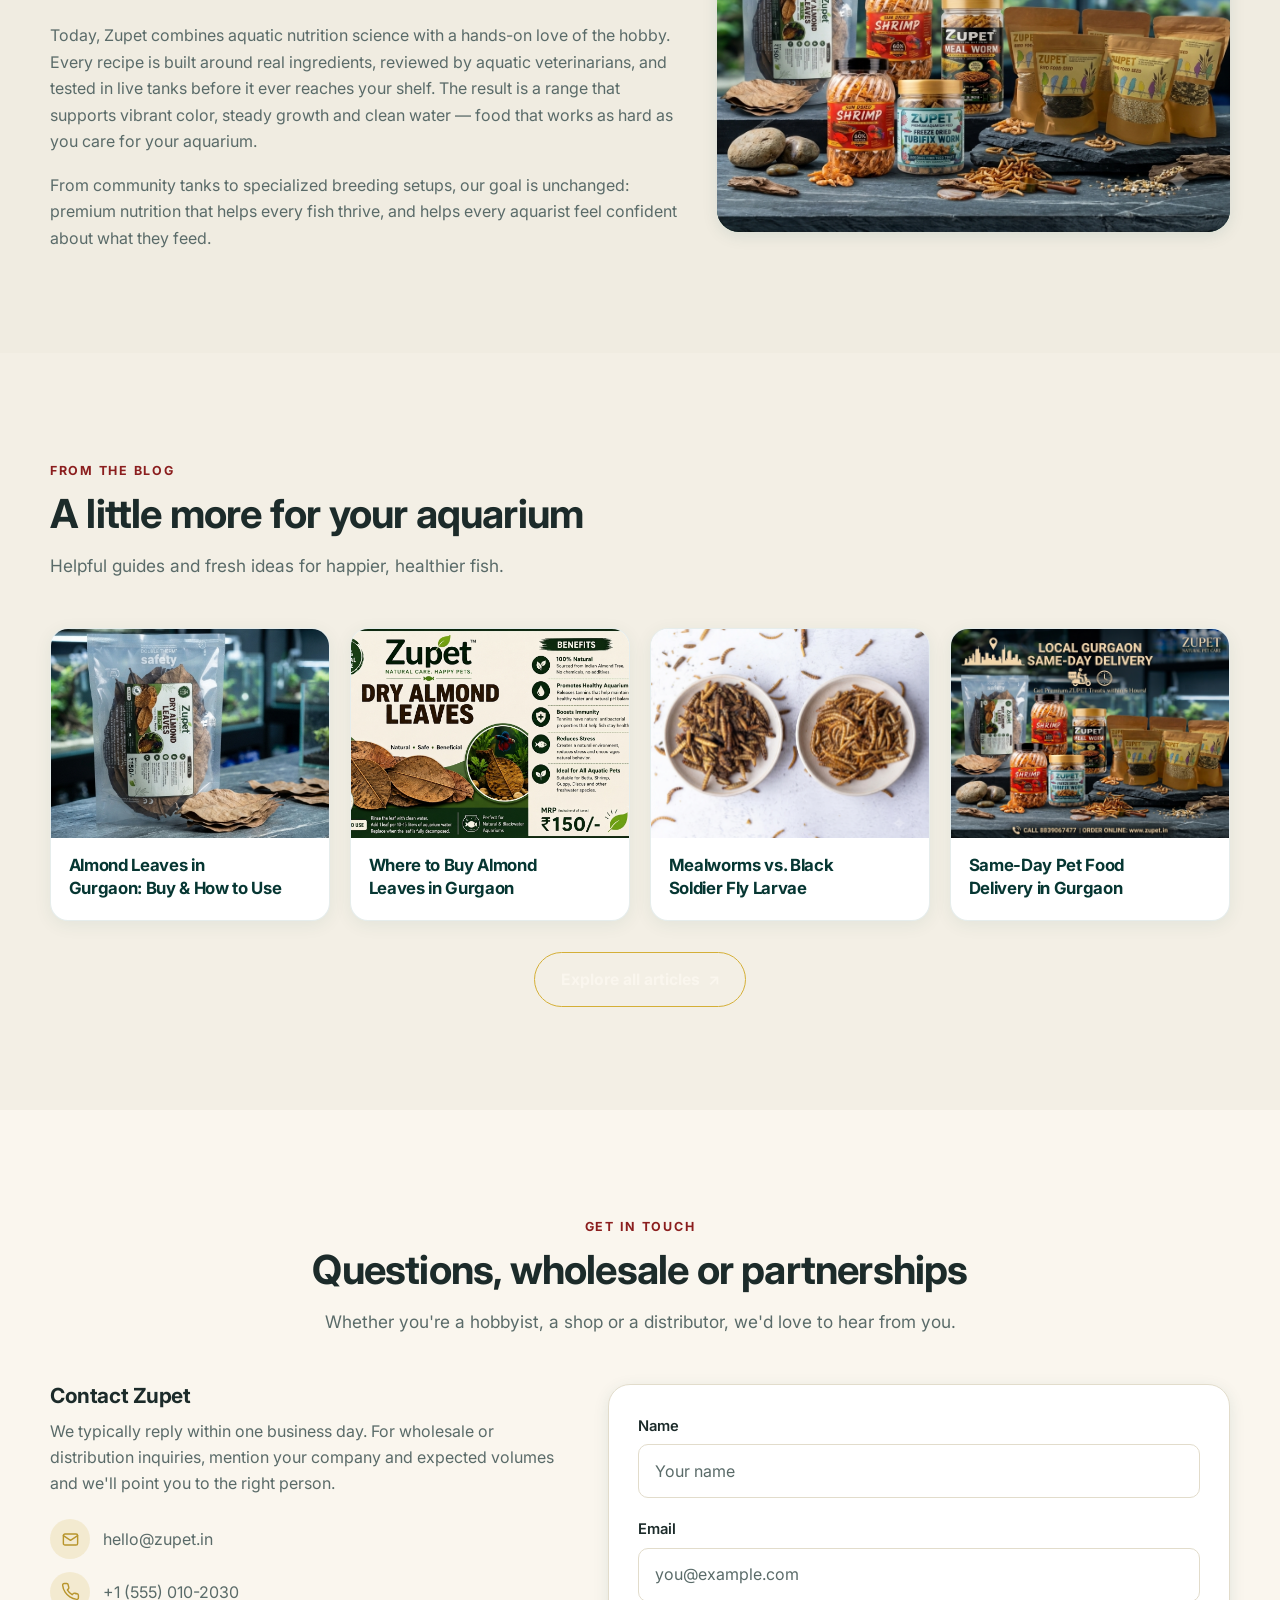
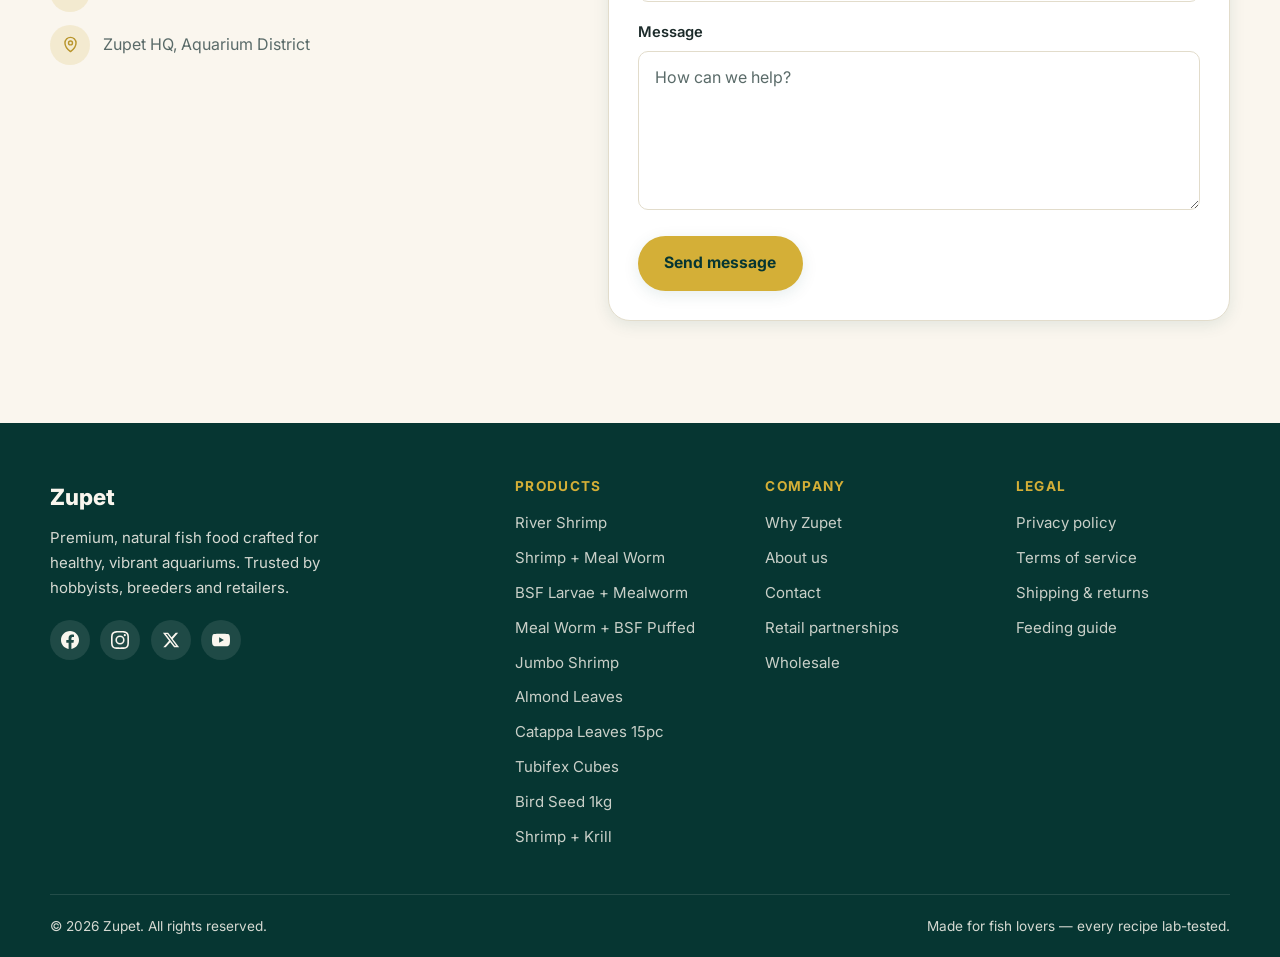
==== commit d601b560: "blog" ====
--- a/index.html
+++ b/index.html
@@ -1180,11 +1180,11 @@
           </article>
 
           <article class="home-blog-card reveal" style="--d:.18s">
-            <a class="home-blog-image" href="blog.html">
-              <img src="img/blog/gemini_generated_image_vnpm2vvnpm2vvnpm-1.png" alt="A bowl of dried mealworms, a natural fish treat" loading="lazy" />
+            <a class="home-blog-image" href="articles/same-day-pet-food-delivery-gurgaon-zupet.html">
+              <img src="img/blog/Gemini_Generated_Image_7dgget7dgget7dgg.png" alt="Natural pet food available from Zupet in Gurgaon" loading="lazy" />
             </a>
             <h3 class="home-blog-title">
-              <a href="blog.html">More Aquarium Care Tips</a>
+              <a href="articles/same-day-pet-food-delivery-gurgaon-zupet.html">Same-Day Pet Food Delivery in Gurgaon</a>
             </h3>
           </article>
         </div>
